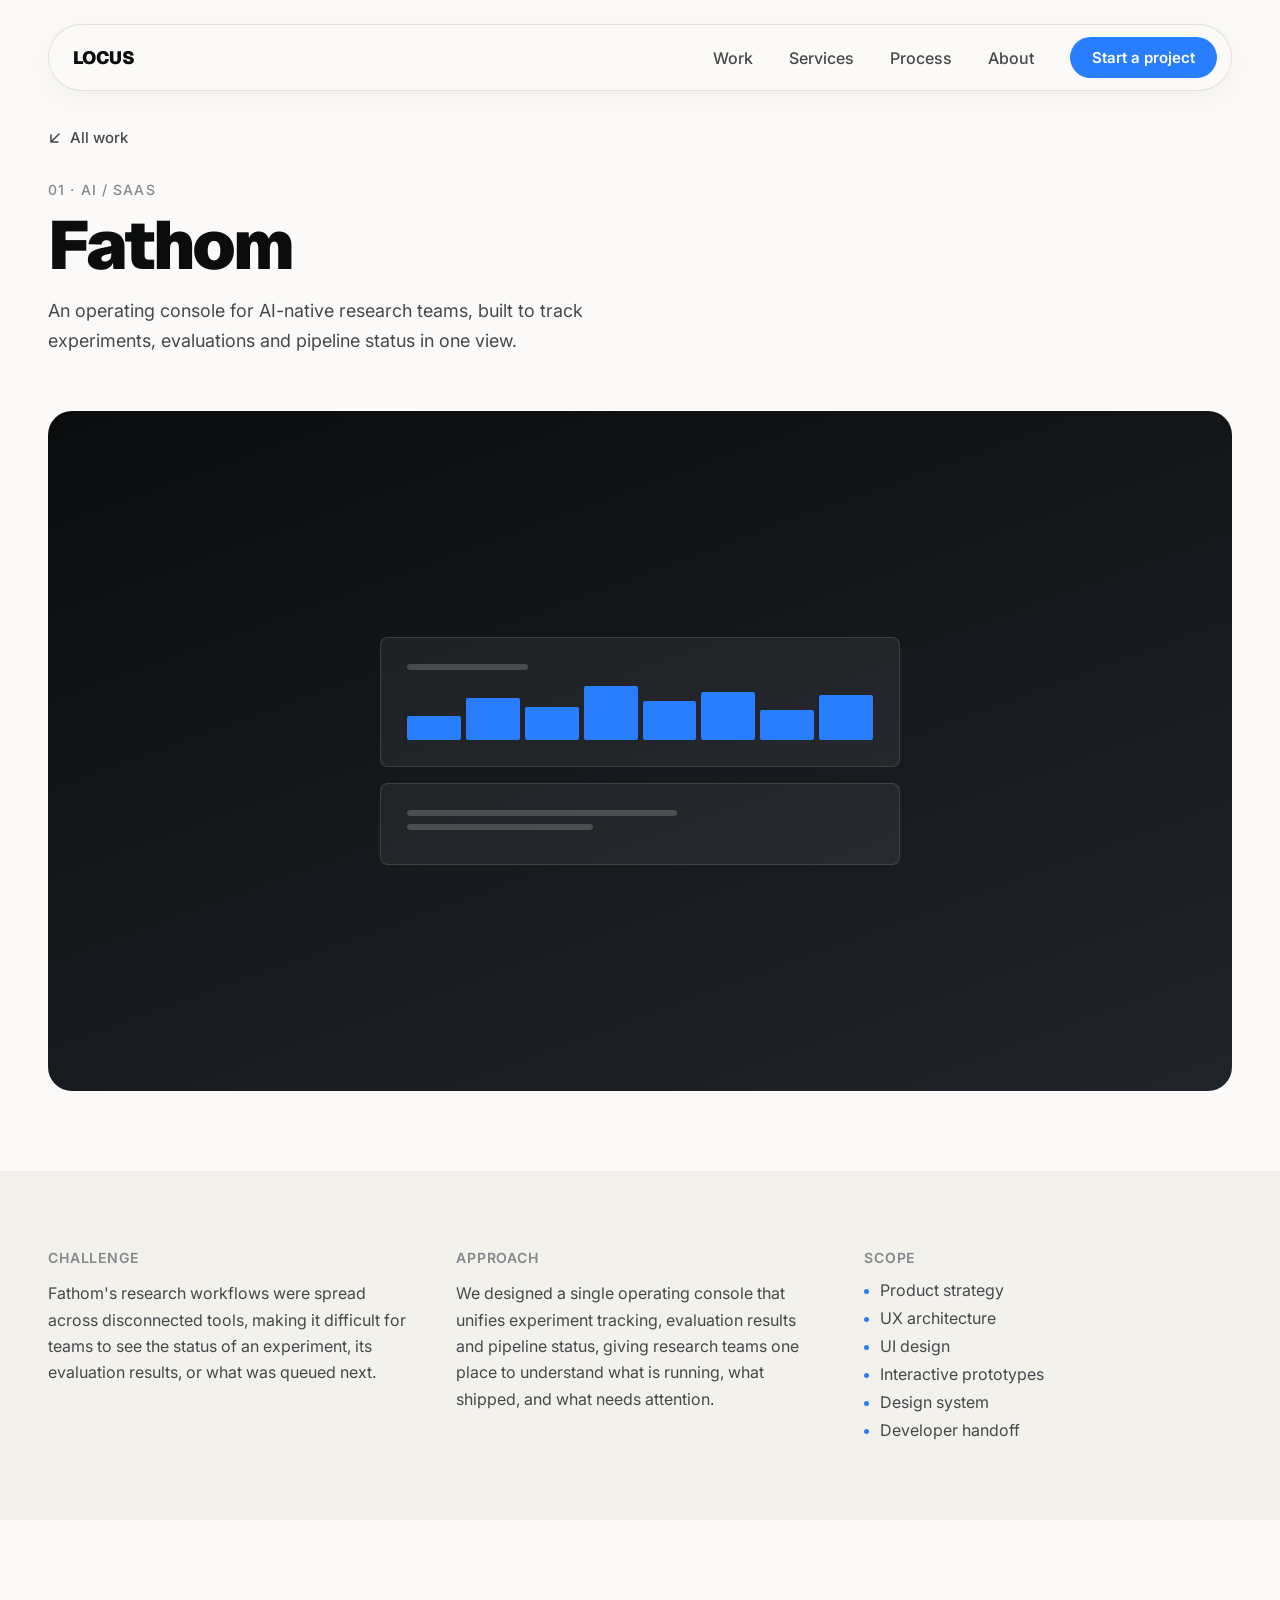
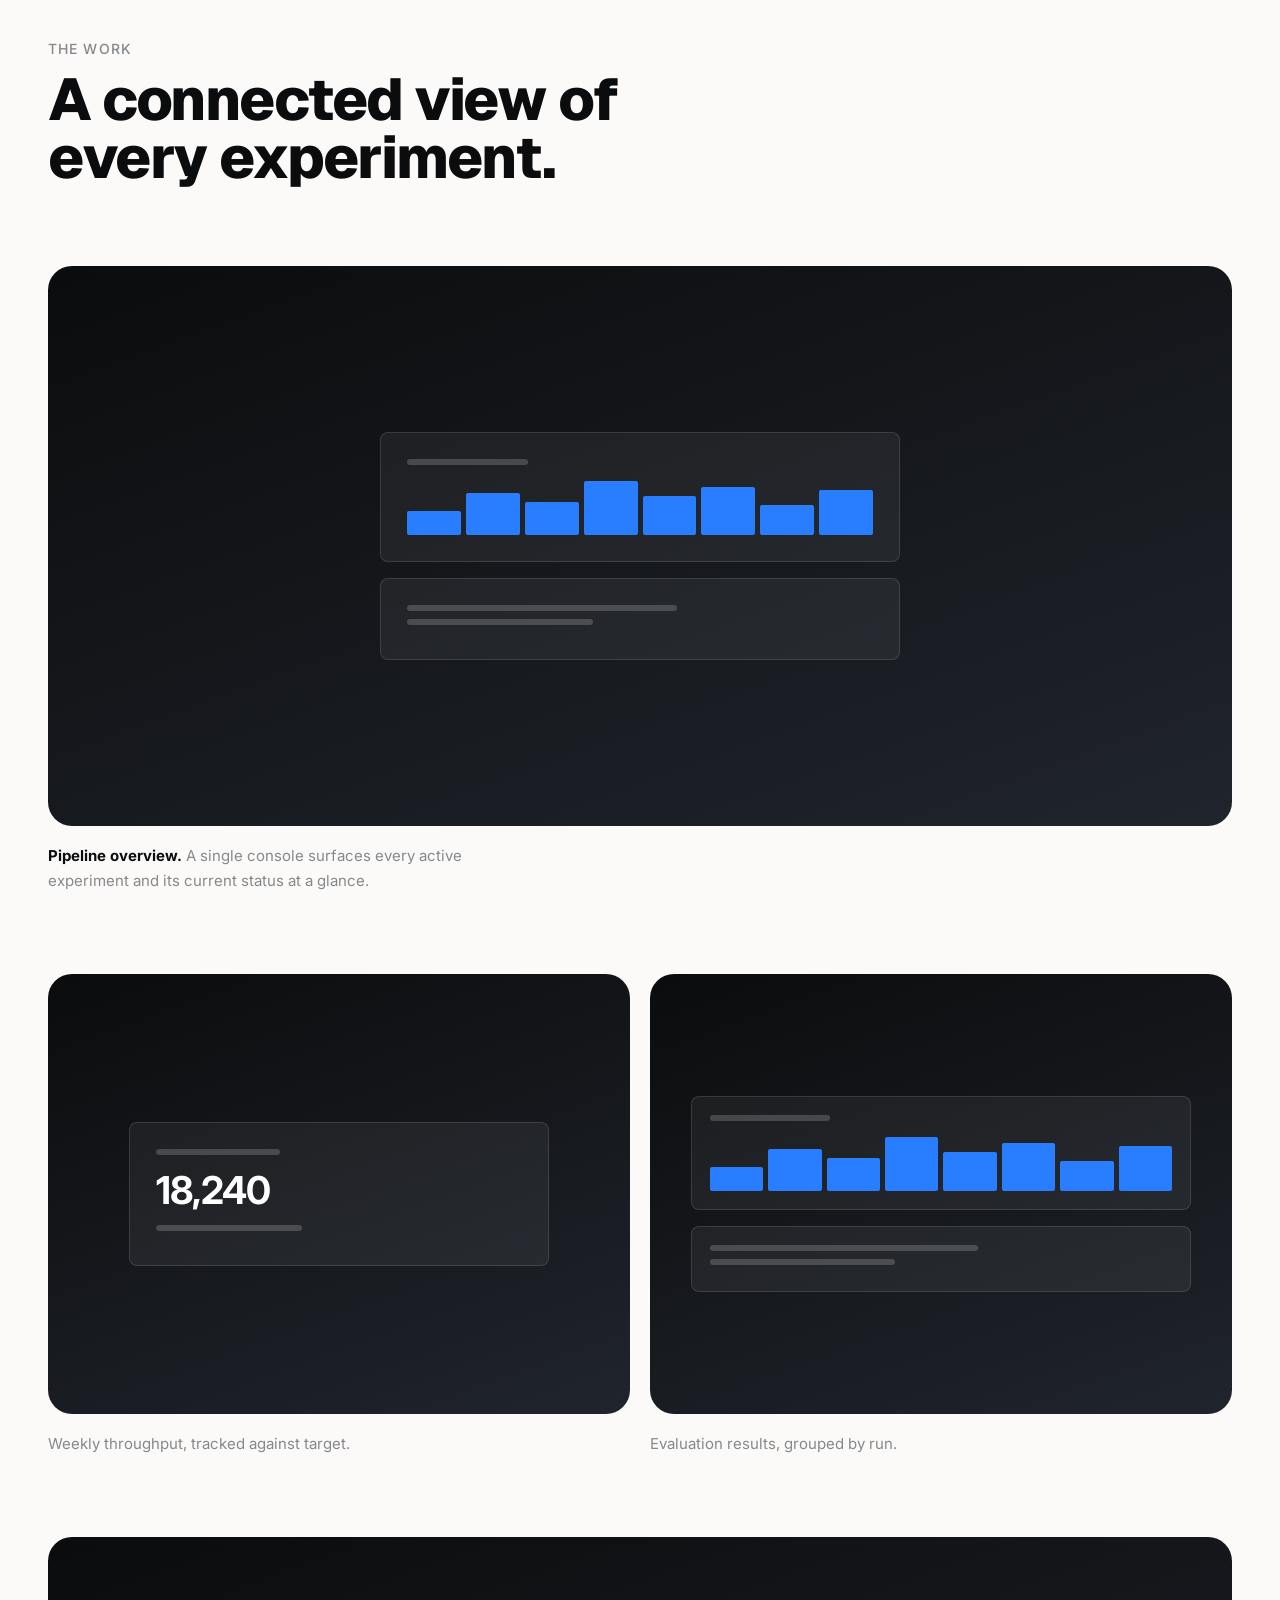
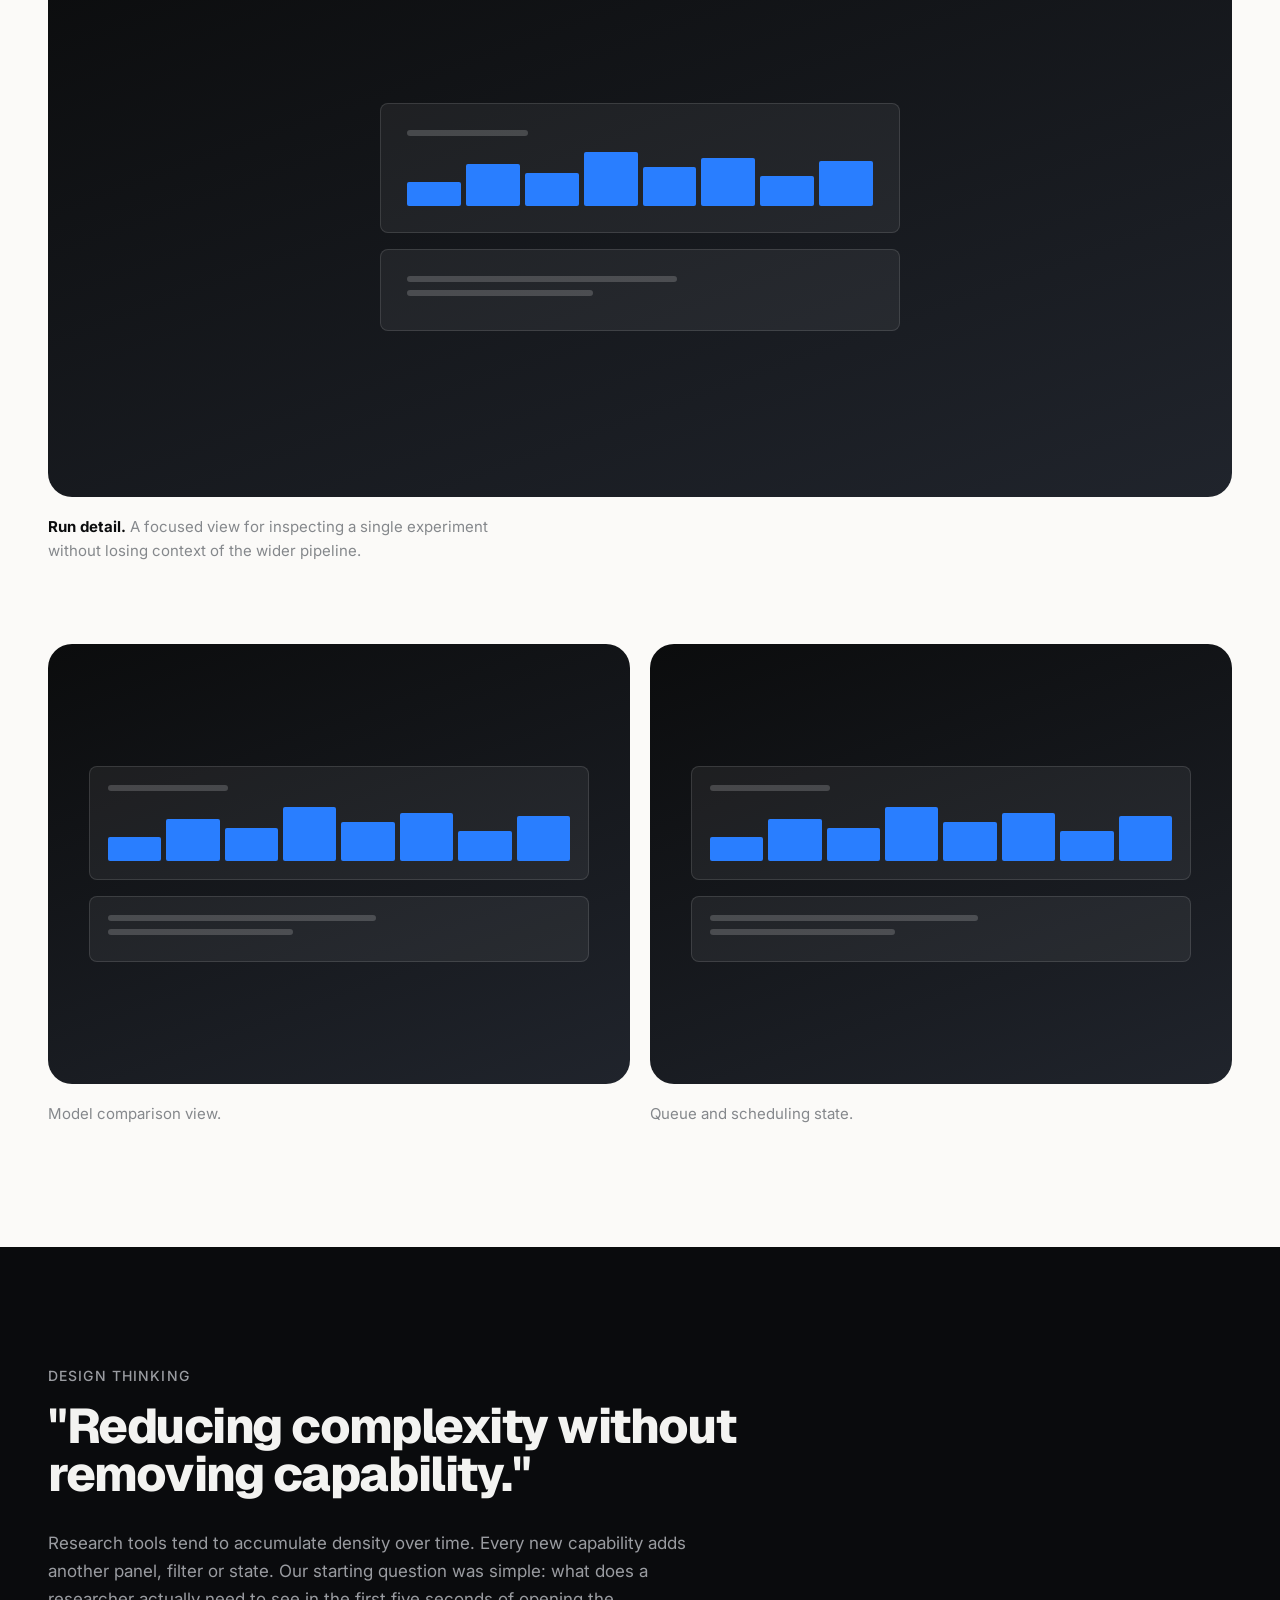
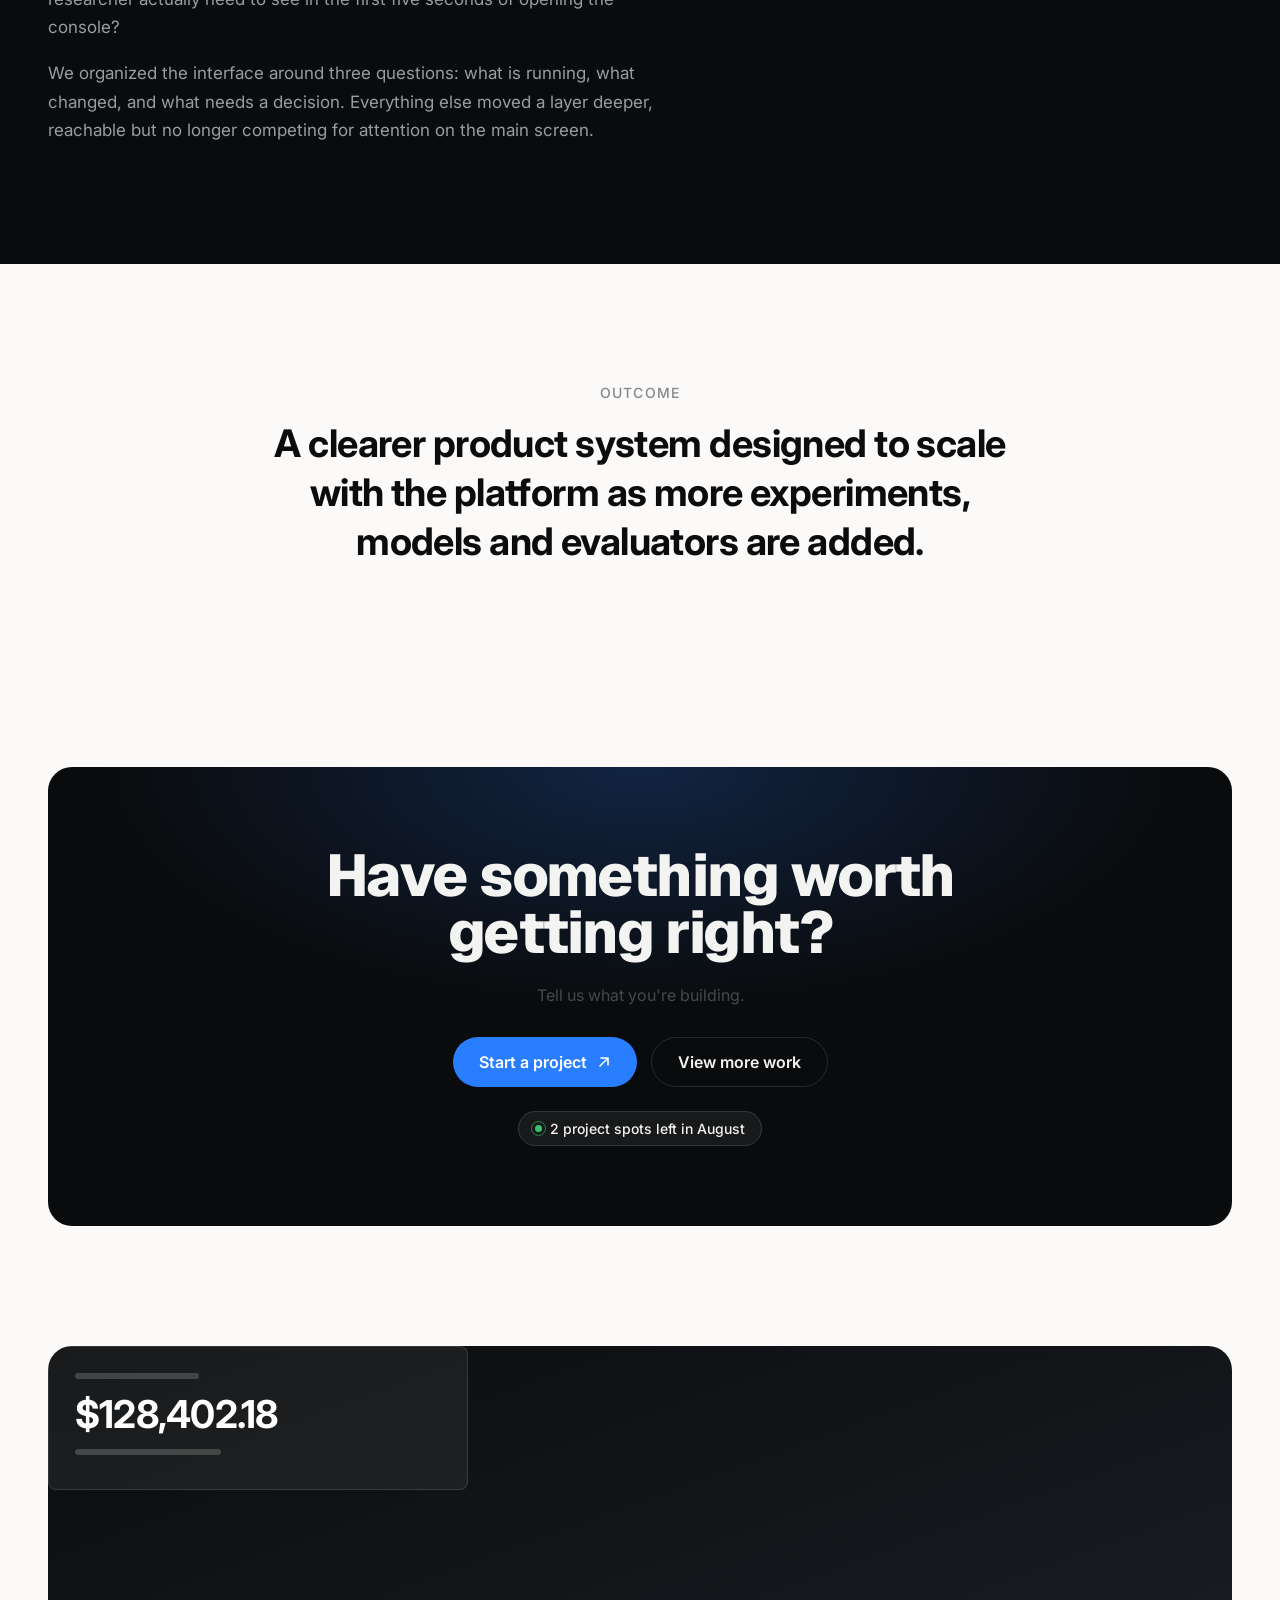
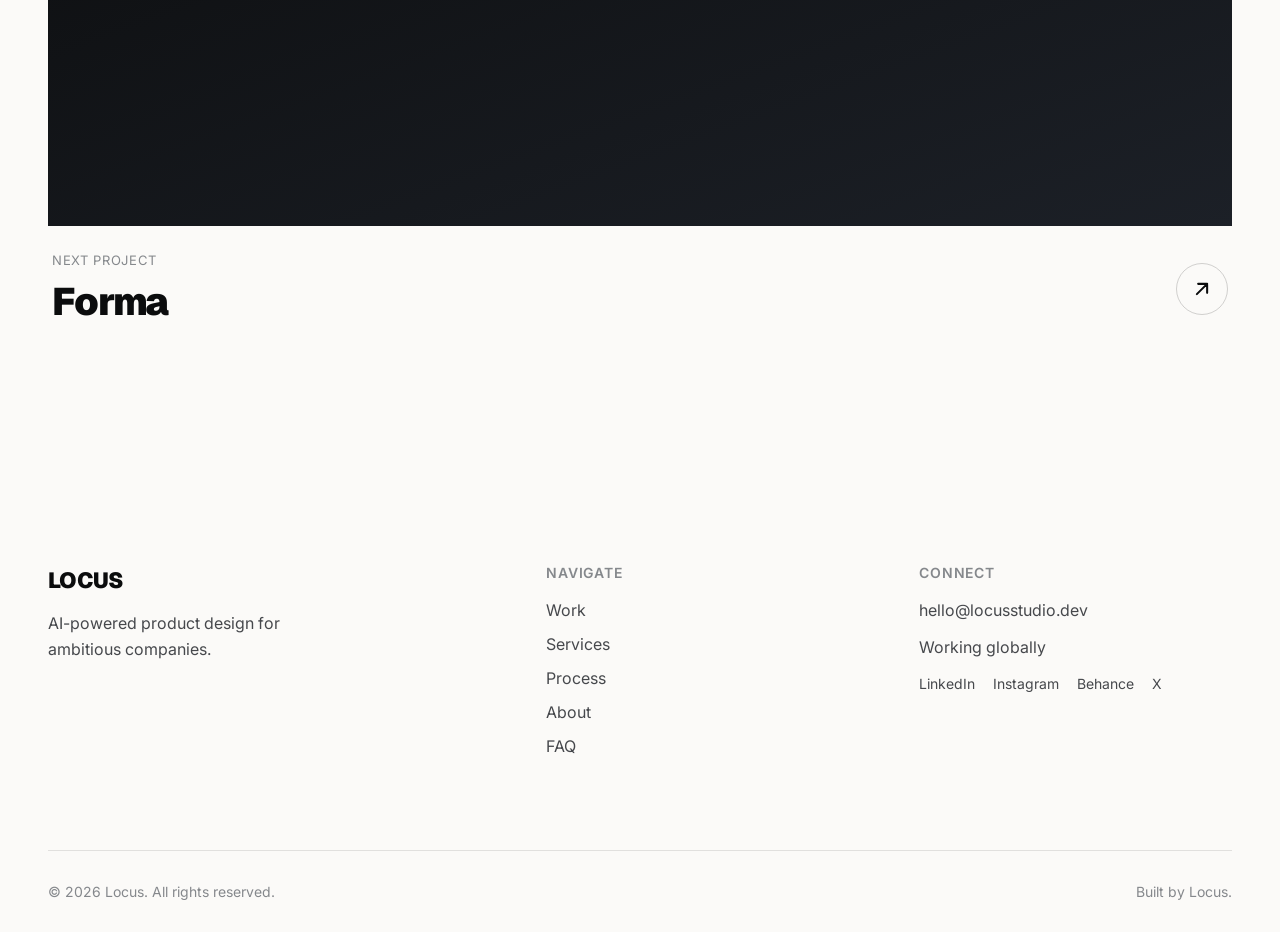
==== work-fathom.html @ d5b70f1d "Initial Locus website" ====
<!DOCTYPE html>
<html lang="en">
<head>
<meta charset="UTF-8">
<meta name="viewport" content="width=device-width, initial-scale=1.0">
<title>Fathom | Locus</title>
<meta name="description" content="An operating console for AI-native research teams, built to track experiments, evaluations and pipeline status in one view.">
<link rel="preconnect" href="https://fonts.googleapis.com">
<link rel="preconnect" href="https://fonts.gstatic.com" crossorigin>
<link href="https://fonts.googleapis.com/css2?family=Inter:opsz,wght@14..32,400;14..32,500;14..32,600;14..32,700;14..32,800&display=swap" rel="stylesheet">
<style>
@font-face{
  font-family:'Geist';
  font-style:normal;
  font-weight:100 900;
  font-display:swap;
  src:url([data-uri]) format('woff2');
}


:root{
  --bg: #FBFAF8; --bg-alt: #F3F1EC; --ink: #0B0C0D; --ink-soft: #46484C; --ink-faint: #85888C;
  --border: rgba(11,12,13,0.11); --border-strong: rgba(11,12,13,0.18);
  --accent: #297EFF; --accent-dark: #1C63D6; --accent-tint: rgba(41,126,255,0.08);
  --dark-bg: #0A0B0D; --dark-bg-alt: #131418; --dark-text: #F3F3F1; --dark-text-soft: #9A9CA1; --dark-border: rgba(255,255,255,0.12);
  --green: #35C46A;
  --container: 1320px; --gutter: clamp(20px, 5vw, 48px);
  --radius-sm: 8px; --radius-md: 14px; --radius-lg: 24px; --radius-pill: 999px;
  --space-1: 8px; --space-2: 16px; --space-3: 24px; --space-4: 32px; --space-5: 56px; --space-6: 80px; --space-7: 120px; --space-8: 160px;
  --ease: cubic-bezier(.22,.9,.24,1); --dur-sm: .3s; --dur-md: .7s;
  --font-display: -apple-system, BlinkMacSystemFont, "SF Pro Display", "Geist", "Helvetica Neue", Arial, sans-serif; --font-body: 'Inter', sans-serif;
}
*{margin:0;padding:0;box-sizing:border-box;}
html{scroll-behavior:smooth;}
@media (prefers-reduced-motion: reduce){ html{scroll-behavior:auto;} *{animation-duration:0.001ms !important; animation-iteration-count:1 !important; transition-duration:0.001ms !important; scroll-behavior:auto !important;} }
body{ font-family:var(--font-body); font-optical-sizing:auto; background:var(--bg); color:var(--ink); font-weight:400; -webkit-font-smoothing:antialiased; text-rendering:optimizeLegibility; overflow-x:hidden; }
img{max-width:100%;display:block;}
a{color:inherit;text-decoration:none;transition:color var(--dur-sm) var(--ease);}
button{font-family:inherit;cursor:pointer;border:none;background:none;color:inherit;}
.container{ max-width:var(--container); margin:0 auto; padding-left:var(--gutter); padding-right:var(--gutter); }
section{position:relative;}
h1,h2,h3,h4{ font-family:var(--font-display); font-weight:800; letter-spacing:-0.02em; line-height:1.05; font-optical-sizing:auto; font-feature-settings:"ss01","cv05"; text-rendering:optimizeLegibility; }
h4{font-family:var(--font-body);font-weight:600;letter-spacing:normal;}
.eyebrow{ font-size:14px; font-weight:500; letter-spacing:0.08em; text-transform:uppercase; color:var(--ink-faint); }
p{font-size:16px;line-height:1.65;color:var(--ink-soft);}
.h1{font-size:clamp(46px, 7.2vw, 100px); line-height:0.92; letter-spacing:-0.035em; font-weight:900;}
.h2{font-size:clamp(34px, 4.6vw, 64px); line-height:0.98; letter-spacing:-0.025em; font-weight:800;}
.h3{font-size:clamp(22px, 2.2vw, 32px); line-height:1.08; letter-spacing:-0.018em; font-weight:700;}
:focus-visible{outline:2px solid var(--accent); outline-offset:3px; border-radius:4px;}

.btn{ display:inline-flex;align-items:center;gap:10px; padding:14px 26px; border-radius:var(--radius-pill); font-size:16px;font-weight:600;
  transition:transform var(--dur-sm) var(--ease), background var(--dur-sm) var(--ease), border-color var(--dur-sm) var(--ease), color var(--dur-sm) var(--ease), box-shadow var(--dur-sm) var(--ease); white-space:nowrap; }
.btn svg{transition:transform var(--dur-sm) var(--ease);}
.btn:hover svg{transform:translate(3px,-3px);}
.btn-primary{background:var(--accent);color:#fff;}
.btn-primary:hover{background:var(--accent-dark); transform:translateY(-1px); box-shadow:0 10px 24px -8px rgba(41,126,255,0.45);}
.btn-secondary{background:transparent;border:1.5px solid var(--border-strong);color:var(--ink);}
.btn-secondary:hover{border-color:var(--accent); color:var(--accent); transform:translateY(-1px);}
.btn-secondary-dark{background:transparent;border:1.5px solid var(--dark-border);color:var(--dark-text);}
.btn-secondary-dark:hover{border-color:var(--accent); color:var(--accent); transform:translateY(-1px);}

.nav-wrap{ position:fixed; top:0; left:0; right:0; z-index:100; padding:24px var(--gutter) 0; pointer-events:none; }
.nav-shell{ max-width:1220px;margin:0 auto; display:flex;align-items:center;justify-content:space-between; padding:12px 14px 12px 24px;
  background:rgba(251,250,248,0.78); backdrop-filter:blur(16px) saturate(1.4); -webkit-backdrop-filter:blur(16px) saturate(1.4);
  border:1px solid var(--border); border-radius:var(--radius-pill); box-shadow:0 8px 30px rgba(11,12,13,0.04); pointer-events:auto;
  transition:box-shadow var(--dur-sm) var(--ease); }
.nav-logo{font-family:var(--font-display);font-weight:900;font-size:18px;letter-spacing:-0.03em;transition:color var(--dur-sm) var(--ease);}
.nav-logo:hover{color:var(--accent);}
.nav-links{display:flex;align-items:center;gap:36px;}
.nav-link{ position:relative;font-size:16px;font-weight:500;color:var(--ink-soft); padding:4px 0; }
.nav-link::after{ content:'';position:absolute;left:50%;bottom:-2px;width:100%;height:1.5px; background:var(--accent);transform:translateX(-50%) scaleX(0);transform-origin:center; transition:transform .28s var(--ease); }
.nav-link:hover{color:var(--accent);}
.nav-link:hover::after{transform:translateX(-50%) scaleX(1);}
.nav-cta{font-size:15px;padding:11px 22px;}
@media (max-width:860px){ .nav-links > *:not(.nav-cta){display:none;} .nav-cta{padding:10px 18px;font-size:14px;} }

.reveal{opacity:0; transform:translateY(32px); transition:opacity .8s var(--ease), transform .8s var(--ease);}
.reveal.is-visible{opacity:1; transform:translateY(0);}
@media (prefers-reduced-motion: reduce){ .reveal{opacity:1; transform:none; transition:none;} }

/* mock composition primitives (reused from homepage system) */
.thumb-fintech{background:linear-gradient(160deg,#0B0C0D,#1c2027);}
.thumb-enterprise{background:linear-gradient(160deg,#eef2f8,#dbe3ef);}
.thumb-brand{background:linear-gradient(160deg,#0f1522,#1c2b45);}
.thumb-analytics{background:linear-gradient(160deg,#0B0C0D,#20242c);}
.mock-card{background:rgba(255,255,255,0.06);border:1px solid rgba(255,255,255,0.12);border-radius:8px;padding:16px;width:100%;}
.mock-card.light{background:#fff;border-color:rgba(11,12,13,0.08);}
.mock-line{height:6px;border-radius:3px;background:rgba(255,255,255,0.18);margin-bottom:8px;}
.mock-line.light{background:rgba(11,12,13,0.1);}
.mock-line.short{width:40%;}
.mock-bars{display:flex;gap:5px;align-items:flex-end;height:60px;margin-top:10px;}
.mock-bars i{flex:1;background:var(--accent);border-radius:2px;}

/* ===================== CASE STUDY SPECIFIC ===================== */
.case-topbar{padding:calc(96px + var(--space-4)) 0 0;}
.back-link{ display:inline-flex;align-items:center;gap:8px;font-size:15px;font-weight:500;color:var(--ink-soft); }
.back-link:hover{color:var(--accent);}

.case-hero{padding:var(--space-4) 0 var(--space-6);}
.case-hero-head{max-width:800px;margin-bottom:var(--space-5);}
.case-hero-head .eyebrow{margin-bottom:16px;}
.case-hero-head .h1{font-size:clamp(36px,5.6vw,68px);}
.case-hero-head p{margin-top:20px;font-size:18px;max-width:620px;}
.case-hero-visual{ border-radius:var(--radius-lg); overflow:hidden; height:min(78vh,680px); min-height:420px; position:relative; }
.case-hero-visual .thumb-inner{position:absolute;inset:0;display:flex;align-items:center;justify-content:center;padding:6%;}

.case-overview{padding:var(--space-6) 0;background:var(--bg-alt);}
.overview-grid{display:grid;grid-template-columns:repeat(3,1fr);gap:40px;}
.overview-col h4{font-size:14px;color:var(--ink-faint);text-transform:uppercase;letter-spacing:.06em;margin-bottom:14px;font-weight:600;}
.overview-col p{font-size:16px;}
.scope-list{display:flex;flex-direction:column;gap:8px;}
.scope-list span{font-size:16px;color:var(--ink-soft);position:relative;padding-left:16px;}
.scope-list span::before{content:'';position:absolute;left:0;top:9px;width:5px;height:5px;border-radius:50%;background:var(--accent);}
@media (max-width:860px){.overview-grid{grid-template-columns:1fr;gap:32px;}}

.case-work{padding:var(--space-7) 0;}
.case-work-head{max-width:640px;margin-bottom:var(--space-6);}
.moment{margin-bottom:var(--space-6);}
.moment:last-child{margin-bottom:0;}
.moment-visual{border-radius:var(--radius-lg);overflow:hidden;position:relative;height:min(64vh,560px);min-height:340px;}
.moment-visual .thumb-inner{position:absolute;inset:0;display:flex;align-items:center;justify-content:center;padding:7%;}
.moment-caption{margin-top:18px;font-size:15px;color:var(--ink-faint);max-width:480px;}
.moment-split{display:grid;grid-template-columns:1fr 1fr;gap:20px;}
.moment-split .moment-visual{height:min(50vh,440px);min-height:280px;}
@media (max-width:860px){.moment-split{grid-template-columns:1fr;}}

.case-thinking{padding:var(--space-7) 0;background:var(--dark-bg);color:var(--dark-text);}
.case-thinking .eyebrow{color:var(--dark-text-soft);}
.thinking-quote{font-family:var(--font-display);font-size:clamp(28px,3.8vw,50px);font-weight:800;letter-spacing:-0.03em;line-height:0.98;max-width:820px;margin-bottom:var(--space-4);}
.thinking-body{max-width:640px;display:flex;flex-direction:column;gap:18px;}
.thinking-body p{color:var(--dark-text-soft);font-size:17px;}

.case-outcome{padding:var(--space-7) 0;text-align:center;}
.outcome-statement{font-size:clamp(24px,3.2vw,38px);font-weight:700;letter-spacing:-0.015em;line-height:1.3;max-width:760px;margin:0 auto;}

.case-next{padding:0 0 var(--space-7);}
.case-next-link{display:block;border-radius:var(--radius-lg);overflow:hidden;transition:transform var(--dur-md) var(--ease), box-shadow var(--dur-md) var(--ease);}
.case-next-link:hover{transform:translateY(-6px);box-shadow:0 50px 90px -40px rgba(11,12,13,0.32);}
.case-next-visual{height:min(56vh,480px);min-height:320px;position:relative;overflow:hidden;}
.case-next-visual .thumb-inner{transition:transform .7s var(--ease);}
.case-next-link:hover .thumb-inner{transform:scale(1.035);}
.case-next-info{display:flex;justify-content:space-between;align-items:center;padding:26px 4px 0;}
.case-next-info .next-label{font-size:13px;color:var(--ink-faint);text-transform:uppercase;letter-spacing:.05em;margin-bottom:8px;display:block;}
.case-next-info .next-title{font-family:var(--font-display);font-size:clamp(24px,3vw,40px);font-weight:900;letter-spacing:-0.03em;}
.case-next-arrow{width:52px;height:52px;border-radius:50%;border:1px solid var(--border-strong);display:flex;align-items:center;justify-content:center;flex-shrink:0;transition:background var(--dur-sm) var(--ease),border-color var(--dur-sm) var(--ease);}
.case-next-link:hover .case-next-arrow{background:var(--accent);border-color:var(--accent);}
.case-next-link:hover .case-next-arrow svg{stroke:#fff;}
.case-next-arrow svg{transition:transform var(--dur-sm) var(--ease);}
.case-next-link:hover .case-next-arrow svg{transform:translate(2px,-2px);}

.case-cta{padding:var(--space-6) 0 var(--space-7);}
.case-cta-panel{ background:var(--dark-bg);color:var(--dark-text);border-radius:var(--radius-lg); padding:var(--space-6) var(--gutter); text-align:center;
  background-image:radial-gradient(900px 400px at 50% 0%, rgba(41,126,255,0.22), transparent 60%); }
.case-cta-panel .h2{color:var(--dark-text);margin-bottom:20px;}
.case-cta-ctas{display:flex;gap:14px;justify-content:center;flex-wrap:wrap;margin-top:28px;}
.case-availability{ display:inline-flex;align-items:center;gap:8px; padding:8px 16px;border:1px solid var(--dark-border);border-radius:var(--radius-pill);
  font-size:14px;font-weight:500;color:var(--dark-text); margin-top:24px;background:rgba(255,255,255,0.06); }
.pulse-dot{width:7px;height:7px;border-radius:50%;background:var(--green);position:relative;flex-shrink:0;}
.pulse-dot::after{ content:'';position:absolute;inset:-4px;border-radius:50%;border:1.5px solid var(--green); opacity:.6; animation:pulse 2.2s ease-out infinite; }
@keyframes pulse{0%{transform:scale(.6);opacity:.7;}100%{transform:scale(1.9);opacity:0;}}
@media (prefers-reduced-motion: reduce){.pulse-dot::after{animation:none;display:none;}}

.site-footer{padding:var(--space-7) 0 var(--space-4);}
.footer-top{display:grid;grid-template-columns:1.4fr 1fr 1fr;gap:60px;padding-bottom:var(--space-6);}
.footer-brand{font-family:var(--font-display);font-size:22px;font-weight:900;letter-spacing:-0.03em;margin-bottom:16px;}
.footer-tagline{max-width:280px;}
.footer-col h4{font-size:14px;color:var(--ink-faint);text-transform:uppercase;letter-spacing:.06em;margin-bottom:20px;}
.footer-col a, .footer-col p{display:block;font-size:16px;margin-bottom:14px;color:var(--ink-soft);}
.footer-col a:hover{color:var(--accent);}
.footer-social{display:flex;gap:18px;margin-top:6px;}
.footer-social a{font-size:14px;color:var(--ink-soft);}
.footer-social a:hover{color:var(--accent);}
.footer-bottom{ display:flex;justify-content:space-between;align-items:center;padding-top:var(--space-4); border-top:1px solid var(--border);font-size:14px;color:var(--ink-faint); }
@media (max-width:860px){ .footer-top{grid-template-columns:1fr;gap:36px;} .footer-bottom{flex-direction:column;gap:10px;align-items:flex-start;} }

</style>
</head>
<body>

<div class="nav-wrap">
  <nav class="nav-shell">
    <a href="index.html" class="nav-logo">LOCUS</a>
    <div class="nav-links">
      <a class="nav-link" href="index.html#work">Work</a>
      <a class="nav-link" href="index.html#services">Services</a>
      <a class="nav-link" href="index.html#process">Process</a>
      <a class="nav-link" href="index.html#why">About</a>
      <a class="btn btn-primary nav-cta" href="index.html#contact">Start a project</a>
    </div>
  </nav>
</div>

<main>

<section class="case-topbar">
  <div class="container">
    <a href="index.html#work" class="back-link reveal">
      <svg width="14" height="14" viewBox="0 0 14 14" fill="none"><path d="M11 3L3 11M3 11H10M3 11V4" stroke="currentColor" stroke-width="1.6" stroke-linecap="round" stroke-linejoin="round"/></svg>
      All work
    </a>
  </div>
</section>

<!-- ============ 01 PROJECT HERO ============ -->
<section class="case-hero">
  <div class="container">
    <div class="case-hero-head reveal">
      <div class="eyebrow">01 · AI / SaaS</div>
      <h1 class="h1">Fathom</h1>
      <p>An operating console for AI-native research teams, built to track experiments, evaluations and pipeline status in one view.</p>
    </div>
    <div class="case-hero-visual reveal thumb-analytics">
      <div class="thumb-inner"><div style="width:100%;max-width:520px;display:flex;flex-direction:column;gap:16px;">
      <div class="mock-card" style="padding:26px;"><div class="mock-line short" style="width:26%"></div><div class="mock-bars"><i style="height:40%"></i><i style="height:70%"></i><i style="height:55%"></i><i style="height:90%"></i><i style="height:65%"></i><i style="height:80%"></i><i style="height:50%"></i><i style="height:75%"></i></div></div>
      <div class="mock-card" style="padding:26px;"><div class="mock-line" style="width:58%"></div><div class="mock-line" style="width:40%"></div></div>
    </div></div>
    </div>
  </div>
</section>

<!-- ============ 02 PROJECT OVERVIEW ============ -->
<section class="case-overview">
  <div class="container overview-grid">
    <div class="overview-col reveal">
      <h4>Challenge</h4>
      <p>Fathom's research workflows were spread across disconnected tools, making it difficult for teams to see the status of an experiment, its evaluation results, or what was queued next.</p>
    </div>
    <div class="overview-col reveal">
      <h4>Approach</h4>
      <p>We designed a single operating console that unifies experiment tracking, evaluation results and pipeline status, giving research teams one place to understand what is running, what shipped, and what needs attention.</p>
    </div>
    <div class="overview-col reveal">
      <h4>Scope</h4>
      <div class="scope-list"><span>Product strategy</span><span>UX architecture</span><span>UI design</span><span>Interactive prototypes</span><span>Design system</span><span>Developer handoff</span></div>
    </div>
  </div>
</section>

<!-- ============ 03 THE WORK ============ -->
<section class="case-work">
  <div class="container">
    <div class="case-work-head reveal">
      <div class="eyebrow" style="margin-bottom:14px;">The work</div>
      <h2 class="h2">A connected view of every experiment.</h2>
    </div>
    <div class="moment reveal">
      <div class="moment-visual thumb-analytics"><div class="thumb-inner"><div style="width:100%;max-width:520px;display:flex;flex-direction:column;gap:16px;">
      <div class="mock-card" style="padding:26px;"><div class="mock-line short" style="width:26%"></div><div class="mock-bars"><i style="height:40%"></i><i style="height:70%"></i><i style="height:55%"></i><i style="height:90%"></i><i style="height:65%"></i><i style="height:80%"></i><i style="height:50%"></i><i style="height:75%"></i></div></div>
      <div class="mock-card" style="padding:26px;"><div class="mock-line" style="width:58%"></div><div class="mock-line" style="width:40%"></div></div>
    </div></div></div>
      <p class="moment-caption"><strong style="color:var(--ink);">Pipeline overview.</strong> A single console surfaces every active experiment and its current status at a glance.</p>
    </div><div class="moment reveal">
      <div class="moment-split">
        <div><div class="moment-visual thumb-analytics"><div class="thumb-inner"><div style="width:100%;max-width:420px;">
      <div class="mock-card " style="padding:26px;">
        <div class="mock-line " style="width:34%"></div>
        <div style="color:#fff;font-size:clamp(28px,3vw,40px);font-weight:700;letter-spacing:-0.02em;margin:12px 0;">18,240</div>
        <div class="mock-line  short"></div>
      </div>
    </div></div></div><p class="moment-caption">Weekly throughput, tracked against target.</p></div>
        <div><div class="moment-visual thumb-analytics"><div class="thumb-inner"><div style="width:100%;max-width:520px;display:flex;flex-direction:column;gap:16px;">
      <div class="mock-card" style="padding:18px;"><div class="mock-line short" style="width:26%"></div><div class="mock-bars"><i style="height:40%"></i><i style="height:70%"></i><i style="height:55%"></i><i style="height:90%"></i><i style="height:65%"></i><i style="height:80%"></i><i style="height:50%"></i><i style="height:75%"></i></div></div>
      <div class="mock-card" style="padding:18px;"><div class="mock-line" style="width:58%"></div><div class="mock-line" style="width:40%"></div></div>
    </div></div></div><p class="moment-caption">Evaluation results, grouped by run.</p></div>
      </div>
    </div><div class="moment reveal">
      <div class="moment-visual thumb-analytics"><div class="thumb-inner"><div style="width:100%;max-width:520px;display:flex;flex-direction:column;gap:16px;">
      <div class="mock-card" style="padding:26px;"><div class="mock-line short" style="width:26%"></div><div class="mock-bars"><i style="height:40%"></i><i style="height:70%"></i><i style="height:55%"></i><i style="height:90%"></i><i style="height:65%"></i><i style="height:80%"></i><i style="height:50%"></i><i style="height:75%"></i></div></div>
      <div class="mock-card" style="padding:26px;"><div class="mock-line" style="width:58%"></div><div class="mock-line" style="width:40%"></div></div>
    </div></div></div>
      <p class="moment-caption"><strong style="color:var(--ink);">Run detail.</strong> A focused view for inspecting a single experiment without losing context of the wider pipeline.</p>
    </div><div class="moment reveal">
      <div class="moment-split">
        <div><div class="moment-visual thumb-analytics"><div class="thumb-inner"><div style="width:100%;max-width:520px;display:flex;flex-direction:column;gap:16px;">
      <div class="mock-card" style="padding:18px;"><div class="mock-line short" style="width:26%"></div><div class="mock-bars"><i style="height:40%"></i><i style="height:70%"></i><i style="height:55%"></i><i style="height:90%"></i><i style="height:65%"></i><i style="height:80%"></i><i style="height:50%"></i><i style="height:75%"></i></div></div>
      <div class="mock-card" style="padding:18px;"><div class="mock-line" style="width:58%"></div><div class="mock-line" style="width:40%"></div></div>
    </div></div></div><p class="moment-caption">Model comparison view.</p></div>
        <div><div class="moment-visual thumb-analytics"><div class="thumb-inner"><div style="width:100%;max-width:520px;display:flex;flex-direction:column;gap:16px;">
      <div class="mock-card" style="padding:18px;"><div class="mock-line short" style="width:26%"></div><div class="mock-bars"><i style="height:40%"></i><i style="height:70%"></i><i style="height:55%"></i><i style="height:90%"></i><i style="height:65%"></i><i style="height:80%"></i><i style="height:50%"></i><i style="height:75%"></i></div></div>
      <div class="mock-card" style="padding:18px;"><div class="mock-line" style="width:58%"></div><div class="mock-line" style="width:40%"></div></div>
    </div></div></div><p class="moment-caption">Queue and scheduling state.</p></div>
      </div>
    </div>
  </div>
</section>

<!-- ============ 04 DESIGN THINKING ============ -->
<section class="case-thinking">
  <div class="container">
    <div class="eyebrow reveal" style="margin-bottom:18px;">Design thinking</div>
    <div class="thinking-quote reveal">"Reducing complexity without removing capability."</div>
    <div class="thinking-body reveal">
      <p>Research tools tend to accumulate density over time. Every new capability adds another panel, filter or state. Our starting question was simple: what does a researcher actually need to see in the first five seconds of opening the console?</p><p>We organized the interface around three questions: what is running, what changed, and what needs a decision. Everything else moved a layer deeper, reachable but no longer competing for attention on the main screen.</p>
    </div>
  </div>
</section>

<!-- ============ 05 OUTCOME ============ -->
<section class="case-outcome">
  <div class="container">
    <div class="eyebrow reveal" style="margin-bottom:18px;">Outcome</div>
    <div class="outcome-statement reveal">A clearer product system designed to scale with the platform as more experiments, models and evaluators are added.</div>
  </div>
</section>

<!-- ============ 07 CONVERSION CTA ============ -->
<section class="case-cta">
  <div class="container">
    <div class="case-cta-panel reveal">
      <h2 class="h2">Have something worth<br>getting right?</h2>
      <p>Tell us what you're building.</p>
      <div class="case-cta-ctas">
        <a href="index.html#contact" class="btn btn-primary">Start a project
          <svg width="14" height="14" viewBox="0 0 14 14" fill="none"><path d="M3 11L11 3M11 3H4M11 3V10" stroke="currentColor" stroke-width="1.6" stroke-linecap="round" stroke-linejoin="round"/></svg>
        </a>
        <a href="index.html#work" class="btn btn-secondary-dark">View more work</a>
      </div>
      <div class="case-availability">
        <span class="pulse-dot"></span>
        <span>2 project spots left in August</span>
      </div>
    </div>
  </div>
</section>

<!-- ============ 06 NEXT PROJECT ============ -->
<section class="case-next">
  <div class="container">
    <a href="work-forma.html" class="case-next-link reveal">
      <div class="case-next-visual thumb-fintech">
        <div class="thumb-inner"><div style="width:100%;max-width:420px;">
      <div class="mock-card " style="padding:26px;">
        <div class="mock-line " style="width:34%"></div>
        <div style="color:#fff;font-size:clamp(28px,3vw,40px);font-weight:700;letter-spacing:-0.02em;margin:12px 0;">$128,402.18</div>
        <div class="mock-line  short"></div>
      </div>
    </div></div>
      </div>
      <div class="case-next-info">
        <div>
          <span class="next-label">Next project</span>
          <div class="next-title">Forma</div>
        </div>
        <div class="case-next-arrow"><svg width="18" height="18" viewBox="0 0 14 14" fill="none"><path d="M3 11L11 3M11 3H4M11 3V10" stroke="currentColor" stroke-width="1.6" stroke-linecap="round" stroke-linejoin="round"/></svg></div>
      </div>
    </a>
  </div>
</section>

</main>

<footer class="site-footer">
  <div class="container">
    <div class="footer-top">
      <div>
        <div class="footer-brand">LOCUS</div>
        <p class="footer-tagline">AI-powered product design for ambitious companies.</p>
      </div>
      <div class="footer-col">
        <h4>Navigate</h4>
        <a href="index.html#work">Work</a>
        <a href="index.html#services">Services</a>
        <a href="index.html#process">Process</a>
        <a href="index.html#why">About</a>
        <a href="index.html#faq">FAQ</a>
      </div>
      <div class="footer-col">
        <h4>Connect</h4>
        <a href="mailto:hello@locusstudio.dev">hello@locusstudio.dev</a>
        <p>Working globally</p>
        <div class="footer-social">
          <a href="#" data-placeholder="true">LinkedIn</a>
          <a href="#" data-placeholder="true">Instagram</a>
          <a href="#" data-placeholder="true">Behance</a>
          <a href="#" data-placeholder="true">X</a>
        </div>
      </div>
    </div>
    <div class="footer-bottom">
      <span>© 2026 Locus. All rights reserved.</span>
      <span>Built by Locus.</span>
    </div>
  </div>
</footer>

<script>
const navShell = document.querySelector('.nav-shell');
window.addEventListener('scroll', ()=>{
  if(window.scrollY > 20){ navShell.style.boxShadow = '0 12px 34px rgba(11,12,13,0.08)'; }
  else{ navShell.style.boxShadow = '0 8px 30px rgba(11,12,13,0.04)'; }
}, { passive:true });

const reduceMotion = window.matchMedia('(prefers-reduced-motion: reduce)').matches;
const revealEls = document.querySelectorAll('.reveal');
if(reduceMotion){
  revealEls.forEach(el=>el.classList.add('is-visible'));
} else {
  const groups = new Map();
  revealEls.forEach(el=>{
    const parent = el.closest('section') || document.body;
    if(!groups.has(parent)) groups.set(parent, []);
    groups.get(parent).push(el);
  });
  groups.forEach(list=>{ list.forEach((el,i)=>{ el.style.transitionDelay = Math.min(i*90,360) + 'ms'; }); });
  const io = new IntersectionObserver((entries)=>{
    entries.forEach(entry=>{
      if(entry.isIntersecting){ entry.target.classList.add('is-visible'); io.unobserve(entry.target); }
    });
  }, { threshold:0.12, rootMargin:'0px 0px -60px 0px' });
  revealEls.forEach(el=>io.observe(el));
}
</script>
</body>
</html>
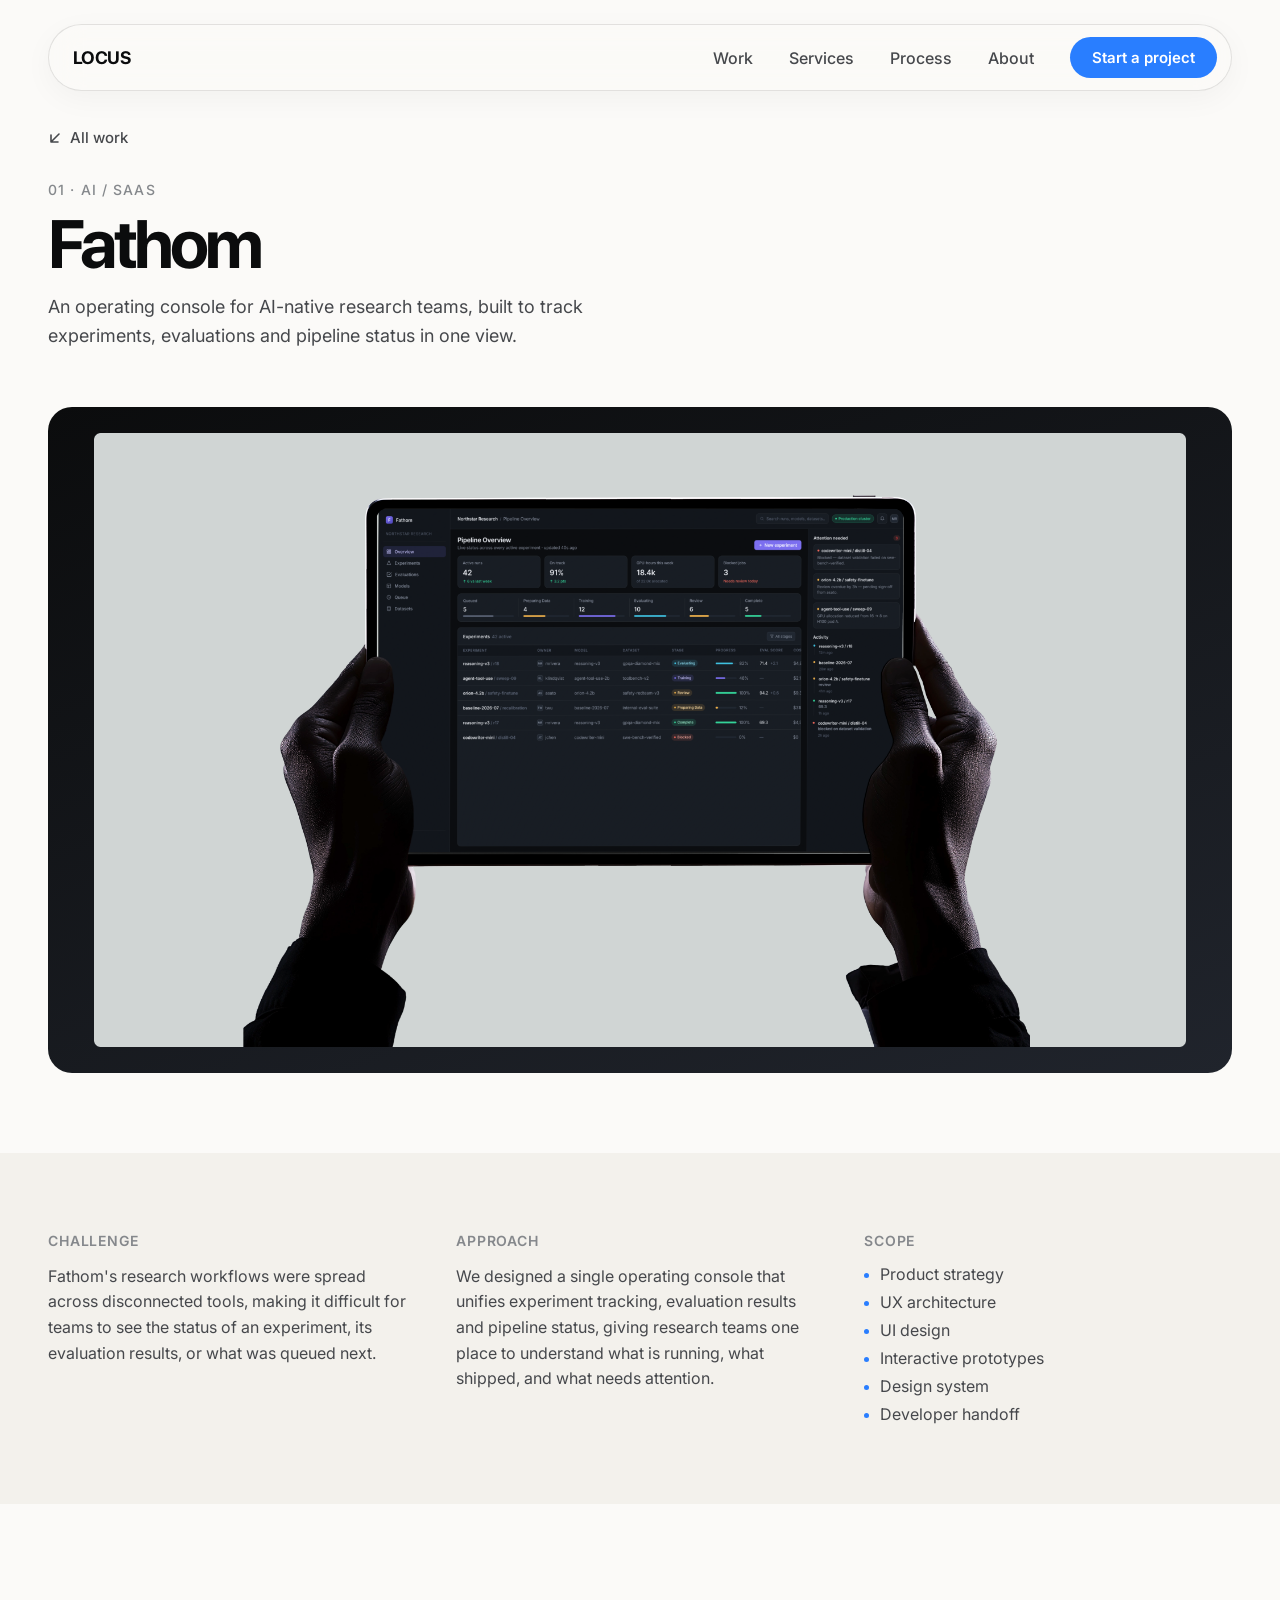
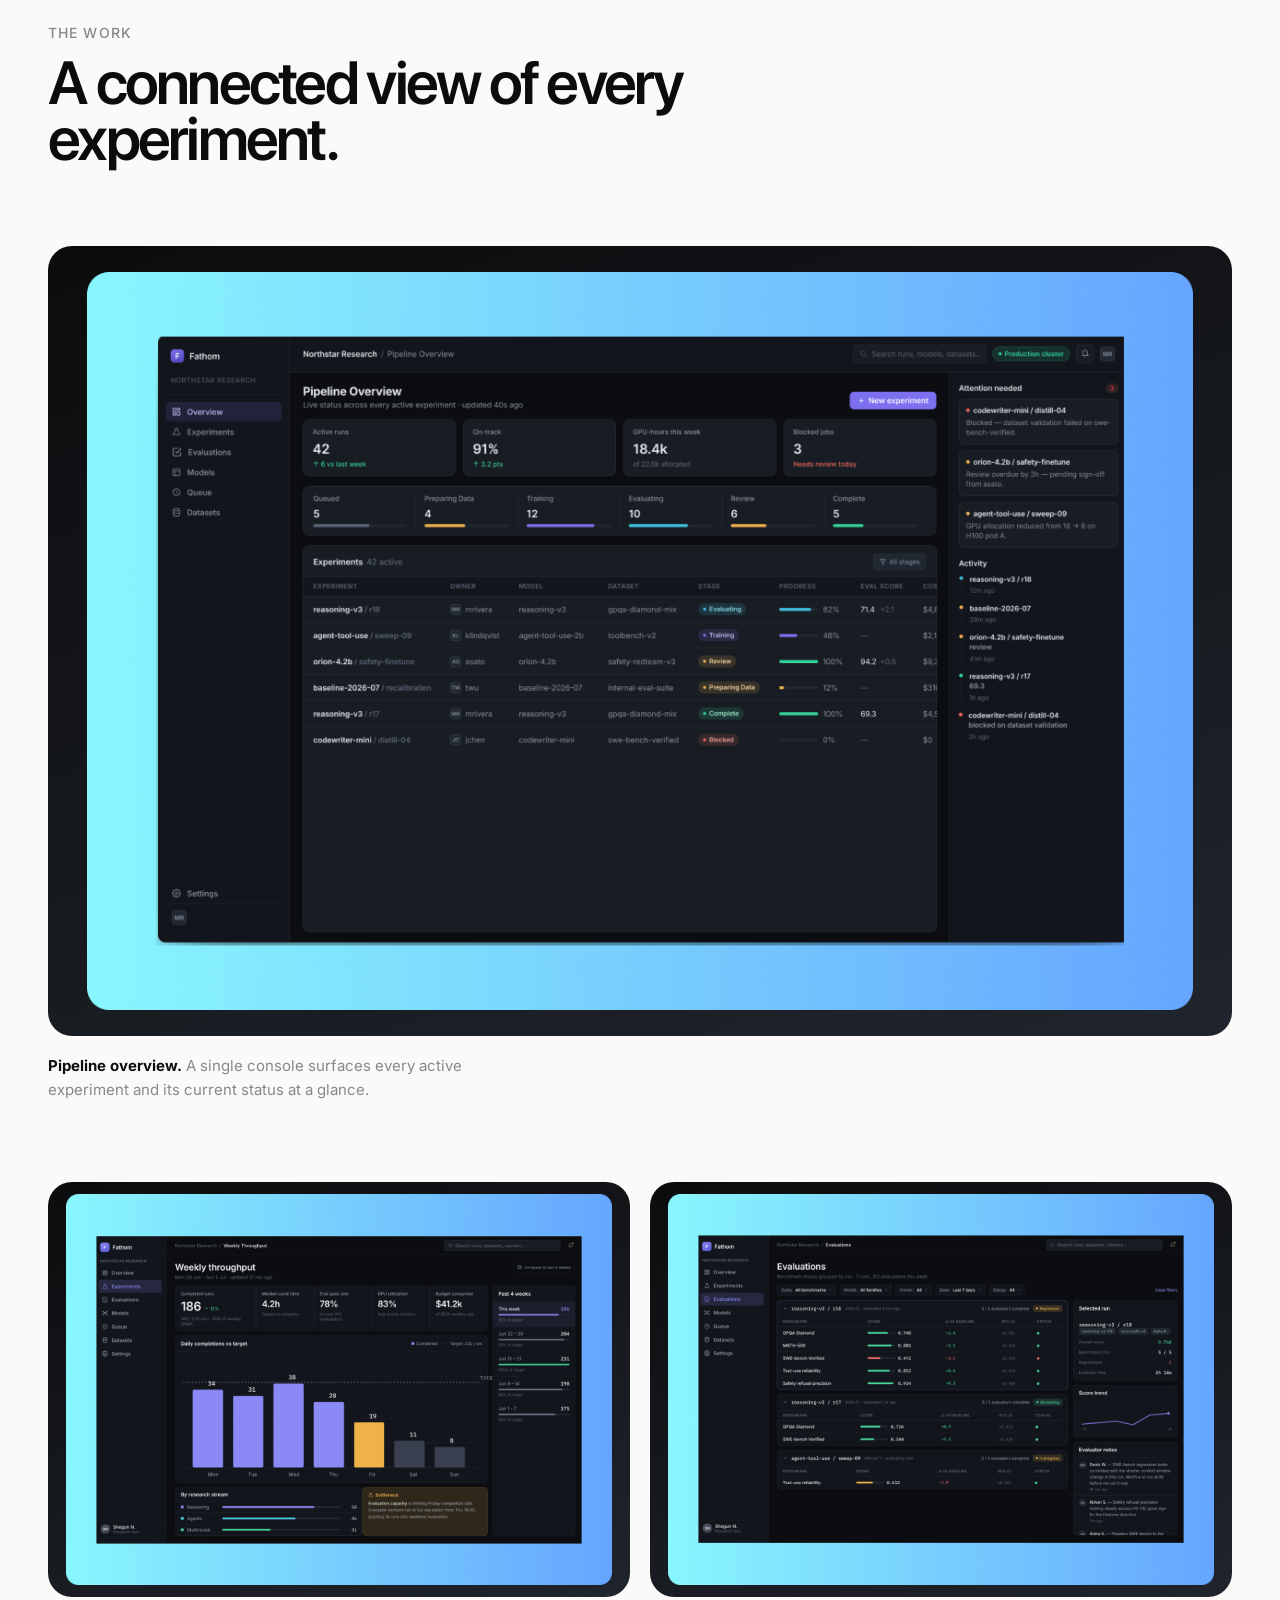
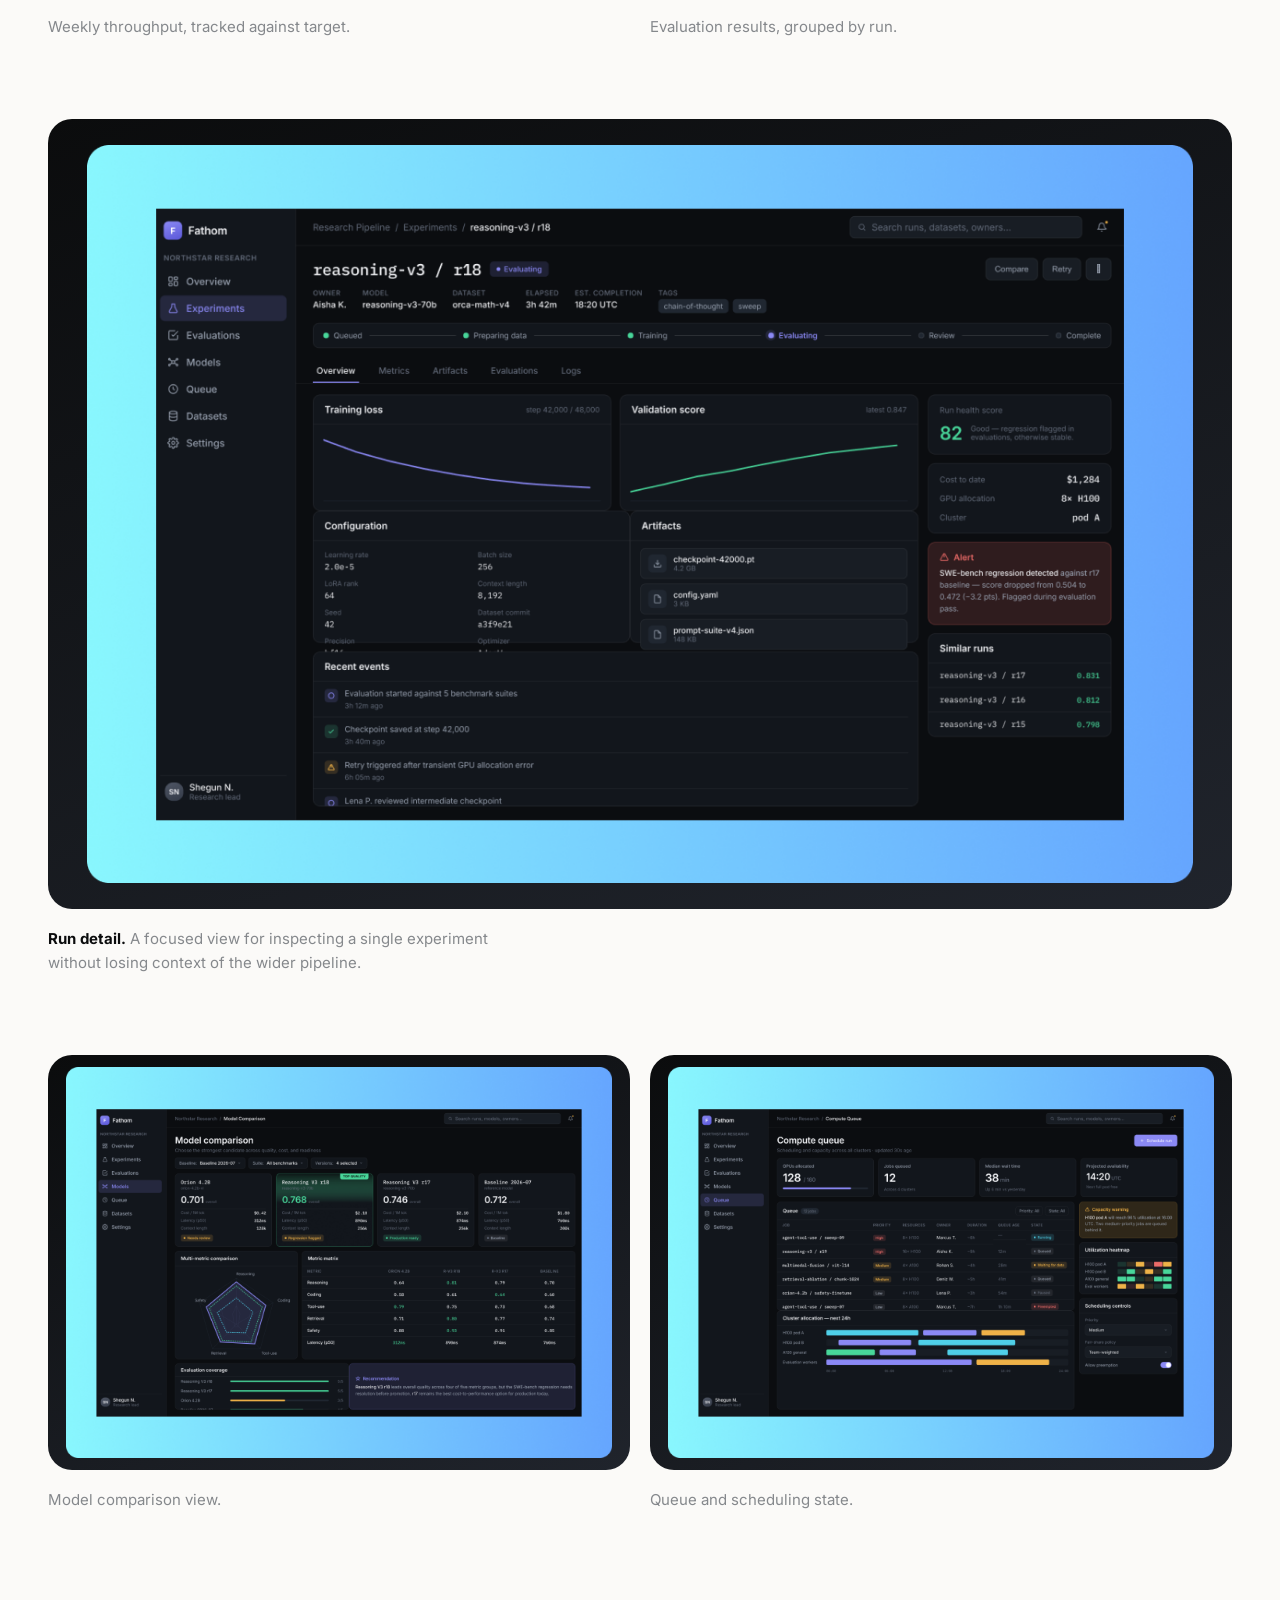
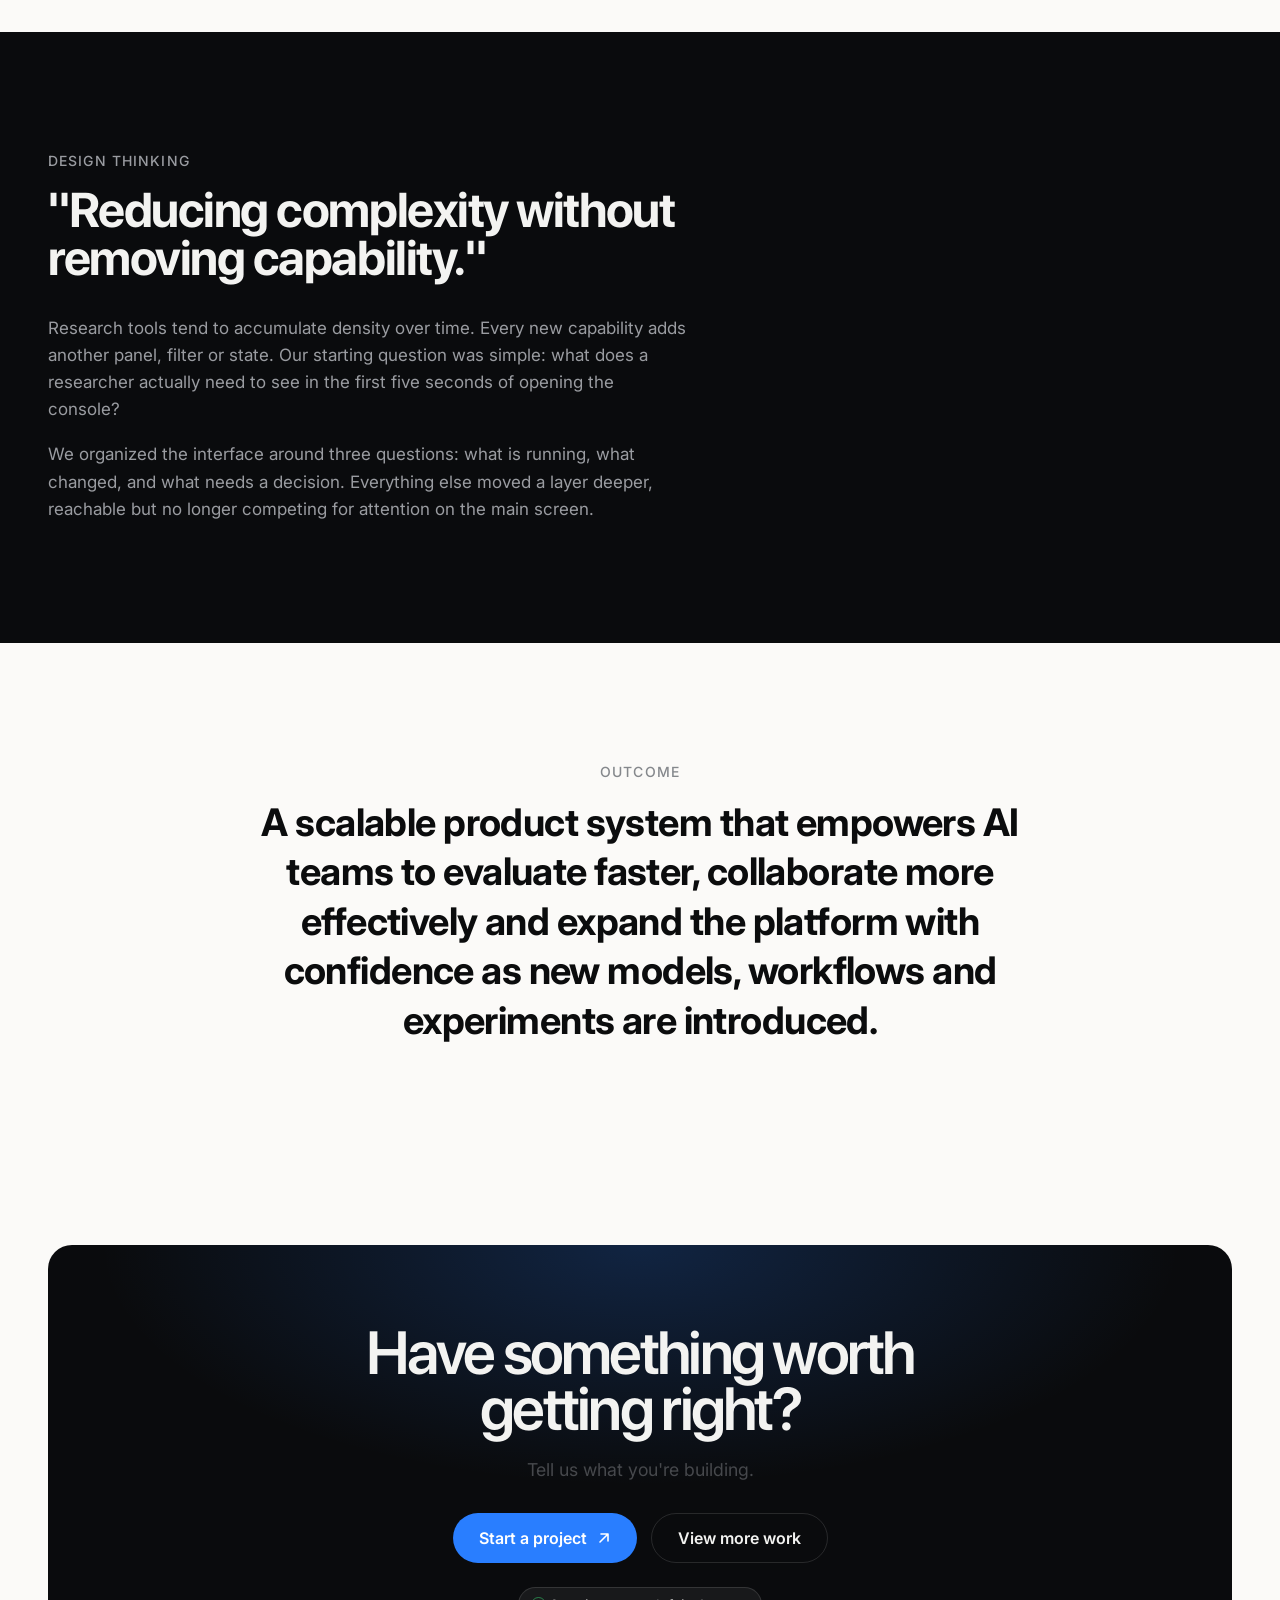
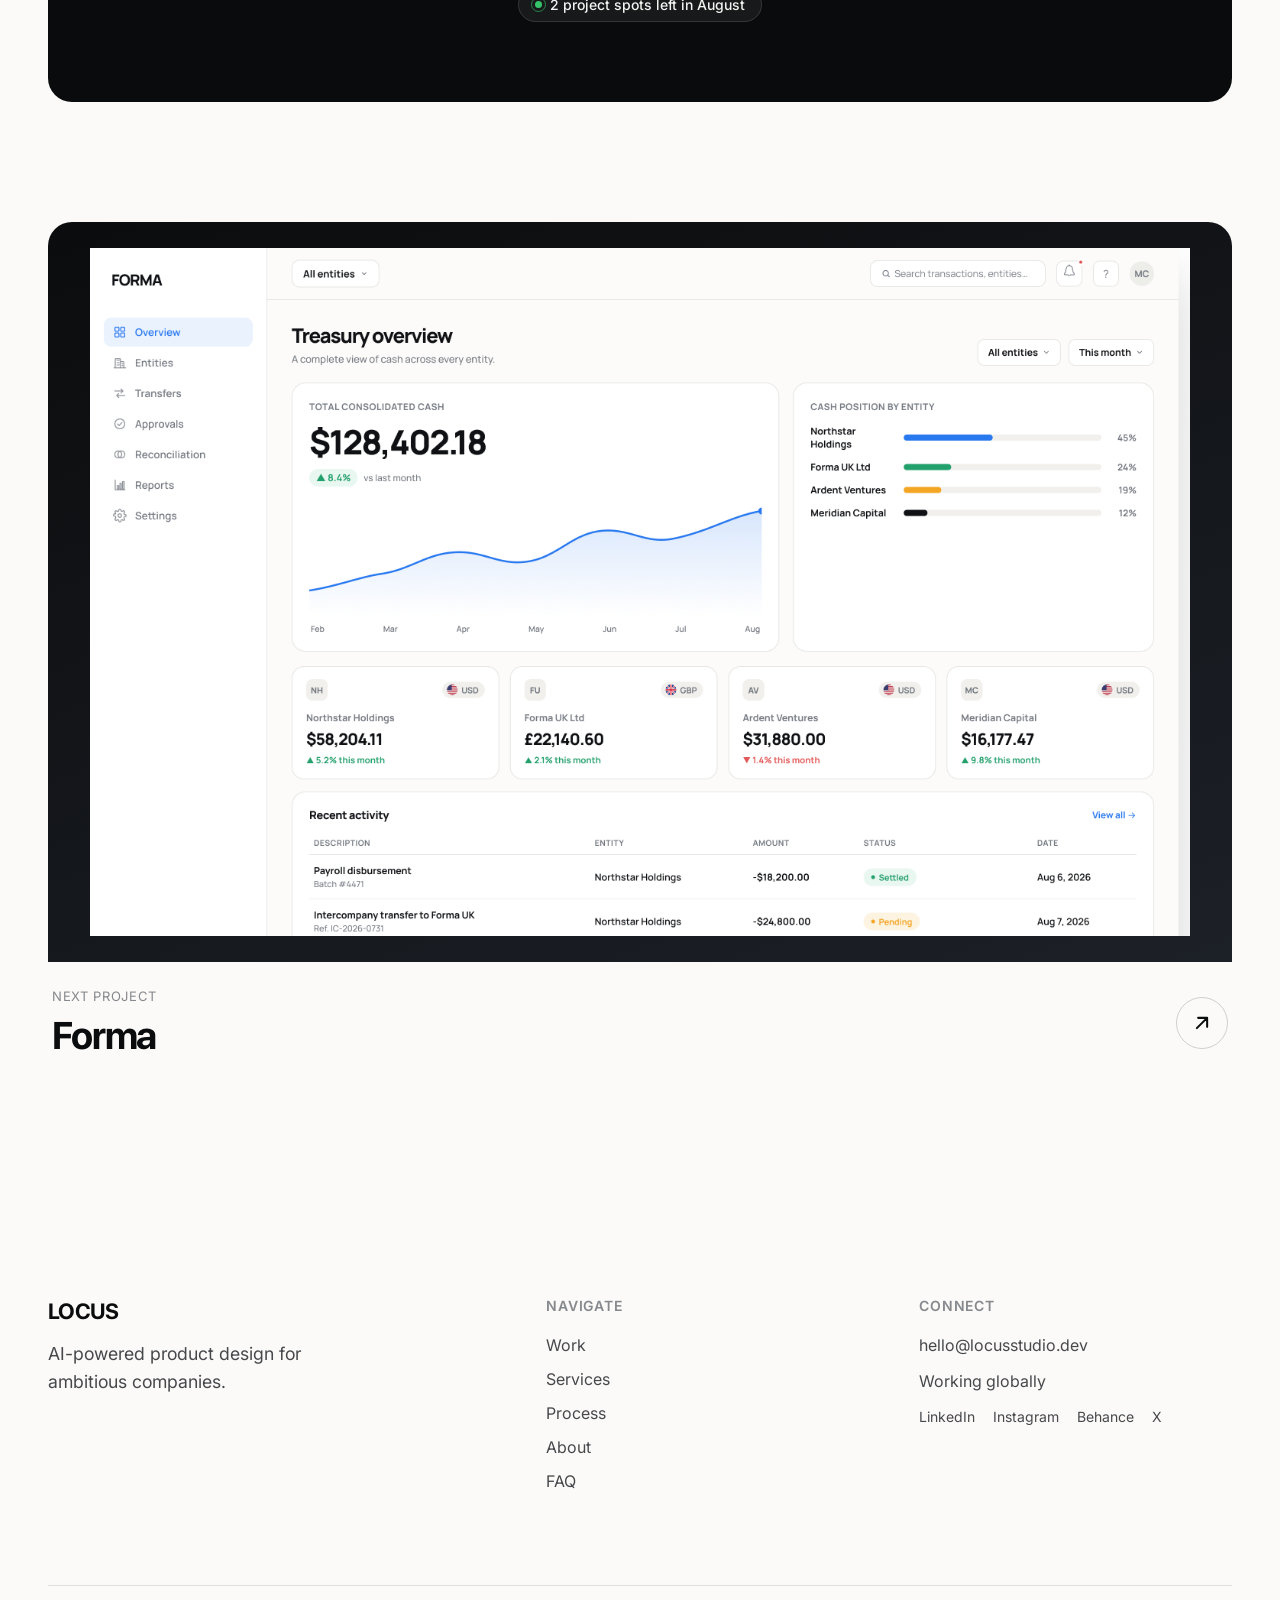
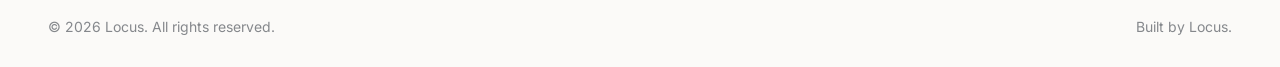
==== commit b5822574: "latest site updates and assets" ====
--- a/work-fathom.html
+++ b/work-fathom.html
@@ -8,174 +8,10 @@
 <link rel="preconnect" href="https://fonts.googleapis.com">
 <link rel="preconnect" href="https://fonts.gstatic.com" crossorigin>
 <link href="https://fonts.googleapis.com/css2?family=Inter:opsz,wght@14..32,400;14..32,500;14..32,600;14..32,700;14..32,800&display=swap" rel="stylesheet">
-<style>
-@font-face{
-  font-family:'Geist';
-  font-style:normal;
-  font-weight:100 900;
-  font-display:swap;
-  src:url([data-uri]) format('woff2');
-}
-
-
-:root{
-  --bg: #FBFAF8; --bg-alt: #F3F1EC; --ink: #0B0C0D; --ink-soft: #46484C; --ink-faint: #85888C;
-  --border: rgba(11,12,13,0.11); --border-strong: rgba(11,12,13,0.18);
-  --accent: #297EFF; --accent-dark: #1C63D6; --accent-tint: rgba(41,126,255,0.08);
-  --dark-bg: #0A0B0D; --dark-bg-alt: #131418; --dark-text: #F3F3F1; --dark-text-soft: #9A9CA1; --dark-border: rgba(255,255,255,0.12);
-  --green: #35C46A;
-  --container: 1320px; --gutter: clamp(20px, 5vw, 48px);
-  --radius-sm: 8px; --radius-md: 14px; --radius-lg: 24px; --radius-pill: 999px;
-  --space-1: 8px; --space-2: 16px; --space-3: 24px; --space-4: 32px; --space-5: 56px; --space-6: 80px; --space-7: 120px; --space-8: 160px;
-  --ease: cubic-bezier(.22,.9,.24,1); --dur-sm: .3s; --dur-md: .7s;
-  --font-display: -apple-system, BlinkMacSystemFont, "SF Pro Display", "Geist", "Helvetica Neue", Arial, sans-serif; --font-body: 'Inter', sans-serif;
-}
-*{margin:0;padding:0;box-sizing:border-box;}
-html{scroll-behavior:smooth;}
-@media (prefers-reduced-motion: reduce){ html{scroll-behavior:auto;} *{animation-duration:0.001ms !important; animation-iteration-count:1 !important; transition-duration:0.001ms !important; scroll-behavior:auto !important;} }
-body{ font-family:var(--font-body); font-optical-sizing:auto; background:var(--bg); color:var(--ink); font-weight:400; -webkit-font-smoothing:antialiased; text-rendering:optimizeLegibility; overflow-x:hidden; }
-img{max-width:100%;display:block;}
-a{color:inherit;text-decoration:none;transition:color var(--dur-sm) var(--ease);}
-button{font-family:inherit;cursor:pointer;border:none;background:none;color:inherit;}
-.container{ max-width:var(--container); margin:0 auto; padding-left:var(--gutter); padding-right:var(--gutter); }
-section{position:relative;}
-h1,h2,h3,h4{ font-family:var(--font-display); font-weight:800; letter-spacing:-0.02em; line-height:1.05; font-optical-sizing:auto; font-feature-settings:"ss01","cv05"; text-rendering:optimizeLegibility; }
-h4{font-family:var(--font-body);font-weight:600;letter-spacing:normal;}
-.eyebrow{ font-size:14px; font-weight:500; letter-spacing:0.08em; text-transform:uppercase; color:var(--ink-faint); }
-p{font-size:16px;line-height:1.65;color:var(--ink-soft);}
-.h1{font-size:clamp(46px, 7.2vw, 100px); line-height:0.92; letter-spacing:-0.035em; font-weight:900;}
-.h2{font-size:clamp(34px, 4.6vw, 64px); line-height:0.98; letter-spacing:-0.025em; font-weight:800;}
-.h3{font-size:clamp(22px, 2.2vw, 32px); line-height:1.08; letter-spacing:-0.018em; font-weight:700;}
-:focus-visible{outline:2px solid var(--accent); outline-offset:3px; border-radius:4px;}
-
-.btn{ display:inline-flex;align-items:center;gap:10px; padding:14px 26px; border-radius:var(--radius-pill); font-size:16px;font-weight:600;
-  transition:transform var(--dur-sm) var(--ease), background var(--dur-sm) var(--ease), border-color var(--dur-sm) var(--ease), color var(--dur-sm) var(--ease), box-shadow var(--dur-sm) var(--ease); white-space:nowrap; }
-.btn svg{transition:transform var(--dur-sm) var(--ease);}
-.btn:hover svg{transform:translate(3px,-3px);}
-.btn-primary{background:var(--accent);color:#fff;}
-.btn-primary:hover{background:var(--accent-dark); transform:translateY(-1px); box-shadow:0 10px 24px -8px rgba(41,126,255,0.45);}
-.btn-secondary{background:transparent;border:1.5px solid var(--border-strong);color:var(--ink);}
-.btn-secondary:hover{border-color:var(--accent); color:var(--accent); transform:translateY(-1px);}
-.btn-secondary-dark{background:transparent;border:1.5px solid var(--dark-border);color:var(--dark-text);}
-.btn-secondary-dark:hover{border-color:var(--accent); color:var(--accent); transform:translateY(-1px);}
-
-.nav-wrap{ position:fixed; top:0; left:0; right:0; z-index:100; padding:24px var(--gutter) 0; pointer-events:none; }
-.nav-shell{ max-width:1220px;margin:0 auto; display:flex;align-items:center;justify-content:space-between; padding:12px 14px 12px 24px;
-  background:rgba(251,250,248,0.78); backdrop-filter:blur(16px) saturate(1.4); -webkit-backdrop-filter:blur(16px) saturate(1.4);
-  border:1px solid var(--border); border-radius:var(--radius-pill); box-shadow:0 8px 30px rgba(11,12,13,0.04); pointer-events:auto;
-  transition:box-shadow var(--dur-sm) var(--ease); }
-.nav-logo{font-family:var(--font-display);font-weight:900;font-size:18px;letter-spacing:-0.03em;transition:color var(--dur-sm) var(--ease);}
-.nav-logo:hover{color:var(--accent);}
-.nav-links{display:flex;align-items:center;gap:36px;}
-.nav-link{ position:relative;font-size:16px;font-weight:500;color:var(--ink-soft); padding:4px 0; }
-.nav-link::after{ content:'';position:absolute;left:50%;bottom:-2px;width:100%;height:1.5px; background:var(--accent);transform:translateX(-50%) scaleX(0);transform-origin:center; transition:transform .28s var(--ease); }
-.nav-link:hover{color:var(--accent);}
-.nav-link:hover::after{transform:translateX(-50%) scaleX(1);}
-.nav-cta{font-size:15px;padding:11px 22px;}
-@media (max-width:860px){ .nav-links > *:not(.nav-cta){display:none;} .nav-cta{padding:10px 18px;font-size:14px;} }
-
-.reveal{opacity:0; transform:translateY(32px); transition:opacity .8s var(--ease), transform .8s var(--ease);}
-.reveal.is-visible{opacity:1; transform:translateY(0);}
-@media (prefers-reduced-motion: reduce){ .reveal{opacity:1; transform:none; transition:none;} }
-
-/* mock composition primitives (reused from homepage system) */
-.thumb-fintech{background:linear-gradient(160deg,#0B0C0D,#1c2027);}
-.thumb-enterprise{background:linear-gradient(160deg,#eef2f8,#dbe3ef);}
-.thumb-brand{background:linear-gradient(160deg,#0f1522,#1c2b45);}
-.thumb-analytics{background:linear-gradient(160deg,#0B0C0D,#20242c);}
-.mock-card{background:rgba(255,255,255,0.06);border:1px solid rgba(255,255,255,0.12);border-radius:8px;padding:16px;width:100%;}
-.mock-card.light{background:#fff;border-color:rgba(11,12,13,0.08);}
-.mock-line{height:6px;border-radius:3px;background:rgba(255,255,255,0.18);margin-bottom:8px;}
-.mock-line.light{background:rgba(11,12,13,0.1);}
-.mock-line.short{width:40%;}
-.mock-bars{display:flex;gap:5px;align-items:flex-end;height:60px;margin-top:10px;}
-.mock-bars i{flex:1;background:var(--accent);border-radius:2px;}
-
-/* ===================== CASE STUDY SPECIFIC ===================== */
-.case-topbar{padding:calc(96px + var(--space-4)) 0 0;}
-.back-link{ display:inline-flex;align-items:center;gap:8px;font-size:15px;font-weight:500;color:var(--ink-soft); }
-.back-link:hover{color:var(--accent);}
-
-.case-hero{padding:var(--space-4) 0 var(--space-6);}
-.case-hero-head{max-width:800px;margin-bottom:var(--space-5);}
-.case-hero-head .eyebrow{margin-bottom:16px;}
-.case-hero-head .h1{font-size:clamp(36px,5.6vw,68px);}
-.case-hero-head p{margin-top:20px;font-size:18px;max-width:620px;}
-.case-hero-visual{ border-radius:var(--radius-lg); overflow:hidden; height:min(78vh,680px); min-height:420px; position:relative; }
-.case-hero-visual .thumb-inner{position:absolute;inset:0;display:flex;align-items:center;justify-content:center;padding:6%;}
-
-.case-overview{padding:var(--space-6) 0;background:var(--bg-alt);}
-.overview-grid{display:grid;grid-template-columns:repeat(3,1fr);gap:40px;}
-.overview-col h4{font-size:14px;color:var(--ink-faint);text-transform:uppercase;letter-spacing:.06em;margin-bottom:14px;font-weight:600;}
-.overview-col p{font-size:16px;}
-.scope-list{display:flex;flex-direction:column;gap:8px;}
-.scope-list span{font-size:16px;color:var(--ink-soft);position:relative;padding-left:16px;}
-.scope-list span::before{content:'';position:absolute;left:0;top:9px;width:5px;height:5px;border-radius:50%;background:var(--accent);}
-@media (max-width:860px){.overview-grid{grid-template-columns:1fr;gap:32px;}}
-
-.case-work{padding:var(--space-7) 0;}
-.case-work-head{max-width:640px;margin-bottom:var(--space-6);}
-.moment{margin-bottom:var(--space-6);}
-.moment:last-child{margin-bottom:0;}
-.moment-visual{border-radius:var(--radius-lg);overflow:hidden;position:relative;height:min(64vh,560px);min-height:340px;}
-.moment-visual .thumb-inner{position:absolute;inset:0;display:flex;align-items:center;justify-content:center;padding:7%;}
-.moment-caption{margin-top:18px;font-size:15px;color:var(--ink-faint);max-width:480px;}
-.moment-split{display:grid;grid-template-columns:1fr 1fr;gap:20px;}
-.moment-split .moment-visual{height:min(50vh,440px);min-height:280px;}
-@media (max-width:860px){.moment-split{grid-template-columns:1fr;}}
-
-.case-thinking{padding:var(--space-7) 0;background:var(--dark-bg);color:var(--dark-text);}
-.case-thinking .eyebrow{color:var(--dark-text-soft);}
-.thinking-quote{font-family:var(--font-display);font-size:clamp(28px,3.8vw,50px);font-weight:800;letter-spacing:-0.03em;line-height:0.98;max-width:820px;margin-bottom:var(--space-4);}
-.thinking-body{max-width:640px;display:flex;flex-direction:column;gap:18px;}
-.thinking-body p{color:var(--dark-text-soft);font-size:17px;}
-
-.case-outcome{padding:var(--space-7) 0;text-align:center;}
-.outcome-statement{font-size:clamp(24px,3.2vw,38px);font-weight:700;letter-spacing:-0.015em;line-height:1.3;max-width:760px;margin:0 auto;}
-
-.case-next{padding:0 0 var(--space-7);}
-.case-next-link{display:block;border-radius:var(--radius-lg);overflow:hidden;transition:transform var(--dur-md) var(--ease), box-shadow var(--dur-md) var(--ease);}
-.case-next-link:hover{transform:translateY(-6px);box-shadow:0 50px 90px -40px rgba(11,12,13,0.32);}
-.case-next-visual{height:min(56vh,480px);min-height:320px;position:relative;overflow:hidden;}
-.case-next-visual .thumb-inner{transition:transform .7s var(--ease);}
-.case-next-link:hover .thumb-inner{transform:scale(1.035);}
-.case-next-info{display:flex;justify-content:space-between;align-items:center;padding:26px 4px 0;}
-.case-next-info .next-label{font-size:13px;color:var(--ink-faint);text-transform:uppercase;letter-spacing:.05em;margin-bottom:8px;display:block;}
-.case-next-info .next-title{font-family:var(--font-display);font-size:clamp(24px,3vw,40px);font-weight:900;letter-spacing:-0.03em;}
-.case-next-arrow{width:52px;height:52px;border-radius:50%;border:1px solid var(--border-strong);display:flex;align-items:center;justify-content:center;flex-shrink:0;transition:background var(--dur-sm) var(--ease),border-color var(--dur-sm) var(--ease);}
-.case-next-link:hover .case-next-arrow{background:var(--accent);border-color:var(--accent);}
-.case-next-link:hover .case-next-arrow svg{stroke:#fff;}
-.case-next-arrow svg{transition:transform var(--dur-sm) var(--ease);}
-.case-next-link:hover .case-next-arrow svg{transform:translate(2px,-2px);}
-
-.case-cta{padding:var(--space-6) 0 var(--space-7);}
-.case-cta-panel{ background:var(--dark-bg);color:var(--dark-text);border-radius:var(--radius-lg); padding:var(--space-6) var(--gutter); text-align:center;
-  background-image:radial-gradient(900px 400px at 50% 0%, rgba(41,126,255,0.22), transparent 60%); }
-.case-cta-panel .h2{color:var(--dark-text);margin-bottom:20px;}
-.case-cta-ctas{display:flex;gap:14px;justify-content:center;flex-wrap:wrap;margin-top:28px;}
-.case-availability{ display:inline-flex;align-items:center;gap:8px; padding:8px 16px;border:1px solid var(--dark-border);border-radius:var(--radius-pill);
-  font-size:14px;font-weight:500;color:var(--dark-text); margin-top:24px;background:rgba(255,255,255,0.06); }
-.pulse-dot{width:7px;height:7px;border-radius:50%;background:var(--green);position:relative;flex-shrink:0;}
-.pulse-dot::after{ content:'';position:absolute;inset:-4px;border-radius:50%;border:1.5px solid var(--green); opacity:.6; animation:pulse 2.2s ease-out infinite; }
-@keyframes pulse{0%{transform:scale(.6);opacity:.7;}100%{transform:scale(1.9);opacity:0;}}
-@media (prefers-reduced-motion: reduce){.pulse-dot::after{animation:none;display:none;}}
-
-.site-footer{padding:var(--space-7) 0 var(--space-4);}
-.footer-top{display:grid;grid-template-columns:1.4fr 1fr 1fr;gap:60px;padding-bottom:var(--space-6);}
-.footer-brand{font-family:var(--font-display);font-size:22px;font-weight:900;letter-spacing:-0.03em;margin-bottom:16px;}
-.footer-tagline{max-width:280px;}
-.footer-col h4{font-size:14px;color:var(--ink-faint);text-transform:uppercase;letter-spacing:.06em;margin-bottom:20px;}
-.footer-col a, .footer-col p{display:block;font-size:16px;margin-bottom:14px;color:var(--ink-soft);}
-.footer-col a:hover{color:var(--accent);}
-.footer-social{display:flex;gap:18px;margin-top:6px;}
-.footer-social a{font-size:14px;color:var(--ink-soft);}
-.footer-social a:hover{color:var(--accent);}
-.footer-bottom{ display:flex;justify-content:space-between;align-items:center;padding-top:var(--space-4); border-top:1px solid var(--border);font-size:14px;color:var(--ink-faint); }
-@media (max-width:860px){ .footer-top{grid-template-columns:1fr;gap:36px;} .footer-bottom{flex-direction:column;gap:10px;align-items:flex-start;} }
-
-</style>
+<link rel="stylesheet" href="assets/css/base.css">
+<link rel="stylesheet" href="assets/css/case-study.css">
 </head>
-<body>
+<body data-reveal-threshold="0.12">
 
 <div class="nav-wrap">
   <nav class="nav-shell">
@@ -186,8 +22,17 @@
       <a class="nav-link" href="index.html#process">Process</a>
       <a class="nav-link" href="index.html#why">About</a>
       <a class="btn btn-primary nav-cta" href="index.html#contact">Start a project</a>
+      <button class="nav-mobile-toggle" id="navToggle" type="button" aria-label="Open menu" aria-expanded="false" aria-controls="navMobileMenu">
+        <span></span><span></span><span></span>
+      </button>
     </div>
   </nav>
+  <div class="nav-mobile-menu" id="navMobileMenu">
+    <a class="nav-mobile-link" href="index.html#work">Work</a>
+    <a class="nav-mobile-link" href="index.html#services">Services</a>
+    <a class="nav-mobile-link" href="index.html#process">Process</a>
+    <a class="nav-mobile-link" href="index.html#why">About</a>
+  </div>
 </div>
 
 <main>
@@ -209,11 +54,8 @@
       <h1 class="h1">Fathom</h1>
       <p>An operating console for AI-native research teams, built to track experiments, evaluations and pipeline status in one view.</p>
     </div>
-    <div class="case-hero-visual reveal thumb-analytics">
-      <div class="thumb-inner"><div style="width:100%;max-width:520px;display:flex;flex-direction:column;gap:16px;">
-      <div class="mock-card" style="padding:26px;"><div class="mock-line short" style="width:26%"></div><div class="mock-bars"><i style="height:40%"></i><i style="height:70%"></i><i style="height:55%"></i><i style="height:90%"></i><i style="height:65%"></i><i style="height:80%"></i><i style="height:50%"></i><i style="height:75%"></i></div></div>
-      <div class="mock-card" style="padding:26px;"><div class="mock-line" style="width:58%"></div><div class="mock-line" style="width:40%"></div></div>
-    </div></div>
+    <div class="case-hero-visual media-frame reveal thumb-analytics" style="--media-ratio:16/9;">
+      <img class="case-media" src="assets/images/Fathom/Fathom%20Thumbnail.png" alt="Fathom operating console" fetchpriority="high" decoding="async">
     </div>
   </div>
 </section>
@@ -244,41 +86,20 @@
       <h2 class="h2">A connected view of every experiment.</h2>
     </div>
     <div class="moment reveal">
-      <div class="moment-visual thumb-analytics"><div class="thumb-inner"><div style="width:100%;max-width:520px;display:flex;flex-direction:column;gap:16px;">
-      <div class="mock-card" style="padding:26px;"><div class="mock-line short" style="width:26%"></div><div class="mock-bars"><i style="height:40%"></i><i style="height:70%"></i><i style="height:55%"></i><i style="height:90%"></i><i style="height:65%"></i><i style="height:80%"></i><i style="height:50%"></i><i style="height:75%"></i></div></div>
-      <div class="mock-card" style="padding:26px;"><div class="mock-line" style="width:58%"></div><div class="mock-line" style="width:40%"></div></div>
-    </div></div></div>
+      <div class="moment-visual media-frame thumb-analytics" style="--media-ratio:3/2;"><img class="case-media" src="assets/images/Fathom/Pipeline%20Overview.png" alt="Fathom pipeline overview" loading="lazy" decoding="async"></div>
       <p class="moment-caption"><strong style="color:var(--ink);">Pipeline overview.</strong> A single console surfaces every active experiment and its current status at a glance.</p>
     </div><div class="moment reveal">
       <div class="moment-split">
-        <div><div class="moment-visual thumb-analytics"><div class="thumb-inner"><div style="width:100%;max-width:420px;">
-      <div class="mock-card " style="padding:26px;">
-        <div class="mock-line " style="width:34%"></div>
-        <div style="color:#fff;font-size:clamp(28px,3vw,40px);font-weight:700;letter-spacing:-0.02em;margin:12px 0;">18,240</div>
-        <div class="mock-line  short"></div>
-      </div>
-    </div></div></div><p class="moment-caption">Weekly throughput, tracked against target.</p></div>
-        <div><div class="moment-visual thumb-analytics"><div class="thumb-inner"><div style="width:100%;max-width:520px;display:flex;flex-direction:column;gap:16px;">
-      <div class="mock-card" style="padding:18px;"><div class="mock-line short" style="width:26%"></div><div class="mock-bars"><i style="height:40%"></i><i style="height:70%"></i><i style="height:55%"></i><i style="height:90%"></i><i style="height:65%"></i><i style="height:80%"></i><i style="height:50%"></i><i style="height:75%"></i></div></div>
-      <div class="mock-card" style="padding:18px;"><div class="mock-line" style="width:58%"></div><div class="mock-line" style="width:40%"></div></div>
-    </div></div></div><p class="moment-caption">Evaluation results, grouped by run.</p></div>
+        <div><div class="moment-visual media-frame thumb-analytics" style="--media-ratio:7/5;"><img class="case-media" src="assets/images/Fathom/Weekly%20Throughput.png" alt="Fathom weekly throughput" loading="lazy" decoding="async"></div><p class="moment-caption">Weekly throughput, tracked against target.</p></div>
+        <div><div class="moment-visual media-frame thumb-analytics" style="--media-ratio:7/5;"><img class="case-media" src="assets/images/Fathom/Evaluation%20results.png" alt="Fathom evaluation results" loading="lazy" decoding="async"></div><p class="moment-caption">Evaluation results, grouped by run.</p></div>
       </div>
     </div><div class="moment reveal">
-      <div class="moment-visual thumb-analytics"><div class="thumb-inner"><div style="width:100%;max-width:520px;display:flex;flex-direction:column;gap:16px;">
-      <div class="mock-card" style="padding:26px;"><div class="mock-line short" style="width:26%"></div><div class="mock-bars"><i style="height:40%"></i><i style="height:70%"></i><i style="height:55%"></i><i style="height:90%"></i><i style="height:65%"></i><i style="height:80%"></i><i style="height:50%"></i><i style="height:75%"></i></div></div>
-      <div class="mock-card" style="padding:26px;"><div class="mock-line" style="width:58%"></div><div class="mock-line" style="width:40%"></div></div>
-    </div></div></div>
+      <div class="moment-visual media-frame thumb-analytics" style="--media-ratio:3/2;"><img class="case-media" src="assets/images/Fathom/Run%20detail.png" alt="Fathom run detail" loading="lazy" decoding="async"></div>
       <p class="moment-caption"><strong style="color:var(--ink);">Run detail.</strong> A focused view for inspecting a single experiment without losing context of the wider pipeline.</p>
     </div><div class="moment reveal">
       <div class="moment-split">
-        <div><div class="moment-visual thumb-analytics"><div class="thumb-inner"><div style="width:100%;max-width:520px;display:flex;flex-direction:column;gap:16px;">
-      <div class="mock-card" style="padding:18px;"><div class="mock-line short" style="width:26%"></div><div class="mock-bars"><i style="height:40%"></i><i style="height:70%"></i><i style="height:55%"></i><i style="height:90%"></i><i style="height:65%"></i><i style="height:80%"></i><i style="height:50%"></i><i style="height:75%"></i></div></div>
-      <div class="mock-card" style="padding:18px;"><div class="mock-line" style="width:58%"></div><div class="mock-line" style="width:40%"></div></div>
-    </div></div></div><p class="moment-caption">Model comparison view.</p></div>
-        <div><div class="moment-visual thumb-analytics"><div class="thumb-inner"><div style="width:100%;max-width:520px;display:flex;flex-direction:column;gap:16px;">
-      <div class="mock-card" style="padding:18px;"><div class="mock-line short" style="width:26%"></div><div class="mock-bars"><i style="height:40%"></i><i style="height:70%"></i><i style="height:55%"></i><i style="height:90%"></i><i style="height:65%"></i><i style="height:80%"></i><i style="height:50%"></i><i style="height:75%"></i></div></div>
-      <div class="mock-card" style="padding:18px;"><div class="mock-line" style="width:58%"></div><div class="mock-line" style="width:40%"></div></div>
-    </div></div></div><p class="moment-caption">Queue and scheduling state.</p></div>
+        <div><div class="moment-visual media-frame thumb-analytics" style="--media-ratio:7/5;"><img class="case-media" src="assets/images/Fathom/Model%20Comparison%20view.png" alt="Fathom model comparison view" loading="lazy" decoding="async"></div><p class="moment-caption">Model comparison view.</p></div>
+        <div><div class="moment-visual media-frame thumb-analytics" style="--media-ratio:7/5;"><img class="case-media" src="assets/images/Fathom/Queue%20and%20scheduling%20state.png" alt="Fathom queue and scheduling state" loading="lazy" decoding="async"></div><p class="moment-caption">Queue and scheduling state.</p></div>
       </div>
     </div>
   </div>
@@ -299,7 +120,7 @@
 <section class="case-outcome">
   <div class="container">
     <div class="eyebrow reveal" style="margin-bottom:18px;">Outcome</div>
-    <div class="outcome-statement reveal">A clearer product system designed to scale with the platform as more experiments, models and evaluators are added.</div>
+    <div class="outcome-statement reveal">A scalable product system that empowers AI teams to evaluate faster, collaborate more effectively and expand the platform with confidence as new models, workflows and experiments are introduced.</div>
   </div>
 </section>
 
@@ -326,15 +147,11 @@
 <!-- ============ 06 NEXT PROJECT ============ -->
 <section class="case-next">
   <div class="container">
-    <a href="work-forma.html" class="case-next-link reveal">
-      <div class="case-next-visual thumb-fintech">
-        <div class="thumb-inner"><div style="width:100%;max-width:420px;">
-      <div class="mock-card " style="padding:26px;">
-        <div class="mock-line " style="width:34%"></div>
-        <div style="color:#fff;font-size:clamp(28px,3vw,40px);font-weight:700;letter-spacing:-0.02em;margin:12px 0;">$128,402.18</div>
-        <div class="mock-line  short"></div>
-      </div>
-    </div></div>
+    <a href="work-forma.html" class="case-next-link is-static reveal">
+      <div class="case-next-visual media-frame thumb-fintech" style="--media-ratio:8/5;">
+        <div class="thumb-inner" style="width:100%;height:100%;">
+          <img class="case-media" src="assets/images/Forma/Consolidated%20balance%20view.png" alt="Forma consolidated treasury overview" loading="lazy" decoding="async">
+        </div>
       </div>
       <div class="case-next-info">
         <div>
@@ -383,32 +200,6 @@
   </div>
 </footer>
 
-<script>
-const navShell = document.querySelector('.nav-shell');
-window.addEventListener('scroll', ()=>{
-  if(window.scrollY > 20){ navShell.style.boxShadow = '0 12px 34px rgba(11,12,13,0.08)'; }
-  else{ navShell.style.boxShadow = '0 8px 30px rgba(11,12,13,0.04)'; }
-}, { passive:true });
-
-const reduceMotion = window.matchMedia('(prefers-reduced-motion: reduce)').matches;
-const revealEls = document.querySelectorAll('.reveal');
-if(reduceMotion){
-  revealEls.forEach(el=>el.classList.add('is-visible'));
-} else {
-  const groups = new Map();
-  revealEls.forEach(el=>{
-    const parent = el.closest('section') || document.body;
-    if(!groups.has(parent)) groups.set(parent, []);
-    groups.get(parent).push(el);
-  });
-  groups.forEach(list=>{ list.forEach((el,i)=>{ el.style.transitionDelay = Math.min(i*90,360) + 'ms'; }); });
-  const io = new IntersectionObserver((entries)=>{
-    entries.forEach(entry=>{
-      if(entry.isIntersecting){ entry.target.classList.add('is-visible'); io.unobserve(entry.target); }
-    });
-  }, { threshold:0.12, rootMargin:'0px 0px -60px 0px' });
-  revealEls.forEach(el=>io.observe(el));
-}
-</script>
+<script src="assets/js/common.js"></script>
 </body>
 </html>
--- a/assets/css/base.css
+++ b/assets/css/base.css
@@ -0,0 +1,316 @@
+/* ============================================================
+   BASE — shared across every page (home + case studies)
+   ============================================================ */
+
+@font-face{
+  font-family:'SF Pro Display';
+  font-style:normal;
+  font-weight:400;
+  font-display:swap;
+  src:url('../fonts/sf-pro-display/SFPRODISPLAYREGULAR.OTF') format('opentype');
+}
+@font-face{
+  font-family:'SF Pro Display';
+  font-style:normal;
+  font-weight:500;
+  font-display:swap;
+  src:url('../fonts/sf-pro-display/SFPRODISPLAYMEDIUM.OTF') format('opentype');
+}
+@font-face{
+  font-family:'SF Pro Display';
+  font-style:normal;
+  font-weight:600;
+  font-display:swap;
+  src:url('../fonts/sf-pro-display/sf-pro-display-semibold.otf') format('opentype');
+}
+@font-face{
+  font-family:'SF Pro Display';
+  font-style:normal;
+  font-weight:700;
+  font-display:swap;
+  src:url('../fonts/sf-pro-display/SFPRODISPLAYBOLD.OTF') format('opentype');
+}
+
+/* ============================================================
+   TOKENS
+   ============================================================ */
+:root{
+  --bg: #FBFAF8;
+  --bg-alt: #F3F1EC;
+  --ink: #0B0C0D;
+  --ink-soft: #46484C;
+  --ink-faint: #85888C;
+  --border: rgba(11,12,13,0.11);
+  --border-strong: rgba(11,12,13,0.18);
+  --accent: #297EFF;
+  --accent-dark: #1C63D6;
+  --accent-tint: rgba(41,126,255,0.08);
+  --dark-bg: #0A0B0D;
+  --dark-bg-alt: #131418;
+  --dark-text: #F3F3F1;
+  --dark-text-soft: #9A9CA1;
+  --dark-border: rgba(255,255,255,0.12);
+  --green: #35C46A;
+
+  --container: 1320px;
+  --gutter: clamp(20px, 5vw, 48px);
+
+  --radius-sm: 8px;
+  --radius-md: 14px;
+  --radius-lg: 24px;
+  --radius-pill: 999px;
+
+  --space-1: 8px;
+  --space-2: 16px;
+  --space-3: 24px;
+  --space-4: 32px;
+  --space-5: 56px;
+  --space-6: 80px;
+  --space-7: 120px;
+  --space-8: 160px;
+
+  --ease: cubic-bezier(.22,.9,.24,1);
+  --dur-sm: .3s;
+  --dur-md: .7s;
+
+  --font-display: "SF Pro Display", -apple-system, BlinkMacSystemFont, "Helvetica Neue", Arial, sans-serif;
+  --font-body: 'Inter', sans-serif;
+}
+
+/* ============================================================
+   RESET
+   ============================================================ */
+*{margin:0;padding:0;box-sizing:border-box;}
+html{scroll-behavior:smooth;}
+@media (prefers-reduced-motion: reduce){
+  html{scroll-behavior:auto;}
+  *{animation-duration:0.001ms !important; animation-iteration-count:1 !important; transition-duration:0.001ms !important; scroll-behavior:auto !important;}
+}
+body{
+  font-family:var(--font-body);
+  font-optical-sizing:auto;
+  background:var(--bg);
+  color:var(--ink);
+  font-weight:400;
+  -webkit-font-smoothing:antialiased;
+  text-rendering:optimizeLegibility;
+  overflow-x:hidden;
+}
+img{max-width:100%;display:block;}
+a{color:inherit;text-decoration:none;transition:color var(--dur-sm) var(--ease);}
+button{font-family:inherit;cursor:pointer;border:none;background:none;color:inherit;}
+ul{list-style:none;}
+
+.container{
+  max-width:var(--container);
+  margin:0 auto;
+  padding-left:var(--gutter);
+  padding-right:var(--gutter);
+}
+section{position:relative;}
+
+/* type scale — SF Pro Display for headings, Inter for body/UI */
+h1,h2,h3,h4,h5,h6{
+  font-family:var(--font-display);
+  font-optical-sizing:auto;
+  font-feature-settings:"ss01","cv05";
+  text-rendering:optimizeLegibility;
+  font-stretch:normal;
+  font-synthesis:none;
+}
+h1{font-size:clamp(48px, 32px + 4vw, 88px); font-weight:700; line-height:0.88; letter-spacing:-0.055em;}
+h2{font-size:clamp(36px, 24.8px + 2.8vw, 64px); font-weight:600; line-height:0.92; letter-spacing:-0.045em;}
+h3{font-size:clamp(28px, 23.2px + 1.2vw, 40px); font-weight:600; line-height:0.98; letter-spacing:-0.035em;}
+h4{font-size:clamp(22px, 19.6px + 0.6vw, 28px); font-weight:600; line-height:1.2; letter-spacing:-0.02em;}
+h5{font-size:clamp(18px, 16.4px + 0.4vw, 22px); font-weight:600; line-height:1.2;}
+h6{font-size:clamp(16px, 15.2px + 0.2vw, 18px); font-weight:600; line-height:1.2;}
+.eyebrow{
+  font-size:14px;
+  font-weight:500;
+  letter-spacing:0.08em;
+  text-transform:uppercase;
+  color:var(--ink-faint);
+}
+p{font-size:clamp(16px, 15.2px + 0.2vw, 18px);line-height:1.6;color:var(--ink-soft);}
+.h1{font-size:clamp(48px, 32px + 4vw, 88px); line-height:0.88; letter-spacing:-0.055em; font-weight:700;}
+.h2{font-size:clamp(36px, 24.8px + 2.8vw, 64px); line-height:0.92; letter-spacing:-0.045em; font-weight:600;}
+.h3{font-size:clamp(28px, 23.2px + 1.2vw, 40px); line-height:0.98; letter-spacing:-0.035em; font-weight:600;}
+
+:focus-visible{outline:2px solid var(--accent); outline-offset:3px; border-radius:4px;}
+
+/* ============================================================
+   BUTTONS
+   ============================================================ */
+.btn{
+  display:inline-flex;align-items:center;gap:10px;
+  padding:14px 26px;
+  border-radius:var(--radius-pill);
+  font-size:16px;font-weight:600;
+  transition:transform var(--dur-sm) var(--ease), background var(--dur-sm) var(--ease), border-color var(--dur-sm) var(--ease), color var(--dur-sm) var(--ease), box-shadow var(--dur-sm) var(--ease);
+  white-space:nowrap;
+}
+.btn svg{transition:transform var(--dur-sm) var(--ease);}
+.btn:hover svg{transform:translate(3px,-3px);}
+.btn-primary{background:var(--accent);color:#fff;}
+.btn-primary:hover{background:var(--accent-dark); transform:translateY(-1px); box-shadow:0 10px 24px -8px rgba(41,126,255,0.45);}
+.btn-secondary{background:transparent;border:1.5px solid var(--border-strong);color:var(--ink);}
+.btn-secondary:hover{border-color:var(--accent); color:var(--accent); transform:translateY(-1px);}
+.btn-secondary-dark{background:transparent;border:1.5px solid var(--dark-border);color:var(--dark-text);}
+.btn-secondary-dark:hover{border-color:var(--accent); color:var(--accent); transform:translateY(-1px);}
+
+/* ============================================================
+   NAV
+   ============================================================ */
+.nav-wrap{
+  position:fixed; top:0; left:0; right:0; z-index:100;
+  padding:24px var(--gutter) 0;
+  pointer-events:none;
+}
+.nav-shell{
+  max-width:1220px;margin:0 auto;
+  display:flex;align-items:center;justify-content:space-between;
+  padding:12px 14px 12px 24px;
+  background:rgba(251,250,248,0.78);
+  backdrop-filter:blur(16px) saturate(1.4);
+  -webkit-backdrop-filter:blur(16px) saturate(1.4);
+  border:1px solid var(--border);
+  border-radius:var(--radius-pill);
+  box-shadow:0 8px 30px rgba(11,12,13,0.04);
+  pointer-events:auto;
+  transition:background var(--dur-sm) var(--ease), box-shadow var(--dur-sm) var(--ease);
+}
+.nav-logo{font-family:var(--font-display);font-weight:900;font-size:18px;letter-spacing:-0.03em;transition:color var(--dur-sm) var(--ease);}
+.nav-logo:hover{color:var(--accent);}
+.nav-links{display:flex;align-items:center;gap:36px;}
+.nav-link{
+  position:relative;font-size:16px;font-weight:500;color:var(--ink-soft);
+  padding:4px 0;
+}
+.nav-link::after{
+  content:'';position:absolute;left:50%;bottom:-2px;width:100%;height:1.5px;
+  background:var(--accent);transform:translateX(-50%) scaleX(0);transform-origin:center;
+  transition:transform .28s var(--ease);
+}
+.nav-link:hover{color:var(--accent);}
+.nav-link:hover::after{transform:translateX(-50%) scaleX(1);}
+.nav-cta{font-size:15px;padding:11px 22px;}
+.nav-cta:hover{box-shadow:0 10px 24px -8px rgba(41,126,255,0.5);}
+/* mobile nav — the hamburger and its dropdown are inert above the 860px
+   breakpoint, and on pages that don't carry the markup they never render,
+   so the desktop nav is untouched. */
+.nav-mobile-toggle{display:none;}
+.nav-mobile-menu{display:none;}
+@media (max-width:860px){
+  .nav-links > *:not(.nav-cta):not(.nav-mobile-toggle){display:none;}
+  .nav-links{gap:10px;}
+  .nav-cta{padding:10px 18px;font-size:14px;}
+
+  .nav-mobile-toggle{
+    display:inline-flex;flex-direction:column;align-items:center;justify-content:center;gap:4px;
+    width:42px;height:42px;flex-shrink:0;padding:0;
+    background:transparent;border:1px solid var(--border-strong);border-radius:50%;
+    cursor:pointer;
+  }
+  .nav-mobile-toggle span{
+    display:block;width:16px;height:1.6px;border-radius:2px;background:var(--ink);
+    transition:transform var(--dur-sm) var(--ease), opacity var(--dur-sm) var(--ease);
+  }
+  .nav-mobile-toggle[aria-expanded="true"] span:nth-child(1){transform:translateY(5.6px) rotate(45deg);}
+  .nav-mobile-toggle[aria-expanded="true"] span:nth-child(2){opacity:0;}
+  .nav-mobile-toggle[aria-expanded="true"] span:nth-child(3){transform:translateY(-5.6px) rotate(-45deg);}
+
+  /* dropdown panel — mirrors the nav pill's blur, border and shadow */
+  .nav-mobile-menu.is-open{
+    display:block;
+    max-width:1220px;margin:10px auto 0;padding:8px;
+    background:rgba(251,250,248,0.94);
+    backdrop-filter:blur(16px) saturate(1.4);
+    -webkit-backdrop-filter:blur(16px) saturate(1.4);
+    border:1px solid var(--border);
+    border-radius:22px;
+    box-shadow:0 8px 30px rgba(11,12,13,0.06);
+    pointer-events:auto;
+  }
+  .nav-mobile-link{
+    display:block;padding:13px 16px;border-radius:16px;
+    font-size:16px;font-weight:500;color:var(--ink-soft);
+    transition:color var(--dur-sm) var(--ease), background var(--dur-sm) var(--ease);
+  }
+  .nav-mobile-link:hover{color:var(--accent);background:rgba(11,12,13,0.04);}
+}
+
+/* ============================================================
+   REVEAL SYSTEM
+   ============================================================ */
+.reveal{opacity:0; transform:translateY(32px); transition:opacity .8s var(--ease), transform .8s var(--ease);}
+.reveal.is-visible{opacity:1; transform:translateY(0);}
+@media (prefers-reduced-motion: reduce){
+  .reveal{opacity:1; transform:none; transition:none;}
+}
+
+/* ============================================================
+   AVAILABILITY PULSE DOT (hero + case study CTA panels)
+   ============================================================ */
+.pulse-dot{width:7px;height:7px;border-radius:50%;background:var(--green);position:relative;flex-shrink:0;}
+.pulse-dot::after{
+  content:'';position:absolute;inset:-4px;border-radius:50%;border:1.5px solid var(--green);
+  opacity:.6; animation:pulse 2.2s ease-out infinite;
+}
+@keyframes pulse{0%{transform:scale(.6);opacity:.7;}100%{transform:scale(1.9);opacity:0;}}
+@media (prefers-reduced-motion: reduce){.pulse-dot::after{animation:none;display:none;}}
+
+/* ============================================================
+   SHARED THUMBNAIL PALETTE (product-mockup gradients reused
+   by the homepage gallery and the case study visuals)
+   ============================================================ */
+.thumb-fintech{background:linear-gradient(160deg,#0B0C0D,#1c2027);}
+.thumb-enterprise{background:linear-gradient(160deg,#eef2f8,#dbe3ef);}
+.thumb-brand{background:linear-gradient(160deg,#0f1522,#1c2b45);}
+.thumb-analytics{background:linear-gradient(160deg,#0B0C0D,#20242c);}
+
+/* ============================================================
+   SHARED MEDIA FRAME (real product screenshots)
+
+   One presentation for a screenshot wherever it appears: the frame
+   takes the image's own aspect ratio (--media-ratio, set per image in
+   the markup) instead of a fixed viewport height, so the UI renders at
+   full size inside a thin surround rather than letterboxed or cropped.
+
+   Lives here, not in case-study.css, because the homepage work cards
+   use it too — the Forma card and the Forma case study hero are the
+   same component at the same container width, so they render at an
+   identical scale.
+
+   The doubled class raises specificity to (0,2,0) so it beats the fixed
+   heights on .case-hero-visual / .moment-visual (case-study.css) and
+   .work-feature-thumb (home.css) regardless of stylesheet order — both
+   of those load after base.css.
+   ============================================================ */
+.media-frame.media-frame{
+  height:auto;min-height:0;aspect-ratio:var(--media-ratio,3/2);
+  display:flex;align-items:center;justify-content:center;
+  padding:clamp(10px,2.2%,26px);
+}
+.case-media{display:block;width:100%;height:100%;object-fit:contain;object-position:center;border-radius:10px;}
+
+/* ============================================================
+   FOOTER
+   ============================================================ */
+.site-footer{padding:var(--space-7) 0 var(--space-4);}
+.footer-top{display:grid;grid-template-columns:1.4fr 1fr 1fr;gap:60px;padding-bottom:var(--space-6);}
+.footer-brand{font-family:var(--font-display);font-size:22px;font-weight:900;letter-spacing:-0.03em;margin-bottom:16px;}
+.footer-tagline{max-width:280px;}
+.footer-col h4{font-family:var(--font-body);font-size:14px;color:var(--ink-faint);text-transform:uppercase;letter-spacing:.06em;margin-bottom:20px;}
+.footer-col a, .footer-col p{display:block;font-size:16px;margin-bottom:14px;color:var(--ink-soft);}
+.footer-col a:hover{color:var(--accent);}
+.footer-social{display:flex;gap:18px;margin-top:6px;}
+.footer-social a{font-size:14px;color:var(--ink-soft);}
+.footer-social a:hover{color:var(--accent);}
+.footer-bottom{
+  display:flex;justify-content:space-between;align-items:center;padding-top:var(--space-4);
+  border-top:1px solid var(--border);font-size:14px;color:var(--ink-faint);
+}
+@media (max-width:860px){
+  .footer-top{grid-template-columns:1fr;gap:36px;}
+  .footer-bottom{flex-direction:column;gap:10px;align-items:flex-start;}
+}
--- a/assets/css/case-study.css
+++ b/assets/css/case-study.css
@@ -0,0 +1,99 @@
+/* ============================================================
+   CASE STUDY — styles specific to the work-*.html project pages
+   (loaded after base.css)
+   ============================================================ */
+
+.case-topbar{padding:calc(96px + var(--space-4)) 0 0;}
+.back-link{ display:inline-flex;align-items:center;gap:8px;font-size:15px;font-weight:500;color:var(--ink-soft); }
+.back-link:hover{color:var(--accent);}
+
+.case-hero{padding:var(--space-4) 0 var(--space-6);}
+.case-hero-head{max-width:800px;margin-bottom:var(--space-5);}
+.case-hero-head .eyebrow{margin-bottom:16px;}
+.case-hero-head .h1{font-size:clamp(36px,5.6vw,68px);}
+.case-hero-head p{margin-top:20px;font-size:18px;max-width:620px;}
+.case-hero-visual{ border-radius:var(--radius-lg); overflow:hidden; height:min(78vh,680px); min-height:420px; position:relative; }
+.case-hero-visual .thumb-inner{position:absolute;inset:0;display:flex;align-items:center;justify-content:center;padding:6%;}
+
+.case-overview{padding:var(--space-6) 0;background:var(--bg-alt);}
+.overview-grid{display:grid;grid-template-columns:repeat(3,1fr);gap:40px;}
+.overview-col h4{font-family:var(--font-body);font-size:14px;color:var(--ink-faint);text-transform:uppercase;letter-spacing:.06em;margin-bottom:14px;font-weight:600;}
+.overview-col p{font-size:16px;}
+.scope-list{display:flex;flex-direction:column;gap:8px;}
+.scope-list span{font-size:16px;color:var(--ink-soft);position:relative;padding-left:16px;}
+.scope-list span::before{content:'';position:absolute;left:0;top:9px;width:5px;height:5px;border-radius:50%;background:var(--accent);}
+@media (max-width:860px){.overview-grid{grid-template-columns:1fr;gap:32px;}}
+
+.case-work{padding:var(--space-7) 0;}
+.case-work-head{max-width:640px;margin-bottom:var(--space-6);}
+.moment{margin-bottom:var(--space-6);}
+.moment:last-child{margin-bottom:0;}
+.moment-visual{border-radius:var(--radius-lg);overflow:hidden;position:relative;height:min(64vh,560px);min-height:340px;}
+.moment-visual .thumb-inner{position:absolute;inset:0;display:flex;align-items:center;justify-content:center;padding:7%;}
+.moment-caption{margin-top:18px;font-size:15px;color:var(--ink-faint);max-width:480px;}
+.moment-split{display:grid;grid-template-columns:1fr 1fr;gap:20px;}
+.moment-split .moment-visual{height:min(50vh,440px);min-height:280px;}
+@media (max-width:860px){.moment-split{grid-template-columns:1fr;}}
+
+.case-thinking{padding:var(--space-7) 0;background:var(--dark-bg);color:var(--dark-text);}
+.case-thinking .eyebrow{color:var(--dark-text-soft);}
+.thinking-quote{font-family:var(--font-display);font-size:clamp(28px,3.8vw,50px);font-weight:800;letter-spacing:-0.03em;line-height:0.98;max-width:820px;margin-bottom:var(--space-4);}
+.thinking-body{max-width:640px;display:flex;flex-direction:column;gap:18px;}
+.thinking-body p{color:var(--dark-text-soft);font-size:17px;}
+
+.case-outcome{padding:var(--space-7) 0;text-align:center;}
+.outcome-statement{font-size:clamp(24px,3.2vw,38px);font-weight:700;letter-spacing:-0.015em;line-height:1.3;max-width:760px;margin:0 auto;}
+
+.case-next{padding:0 0 var(--space-7);}
+.case-next-link{display:block;border-radius:var(--radius-lg);overflow:hidden;transition:transform var(--dur-md) var(--ease), box-shadow var(--dur-md) var(--ease);}
+.case-next-link:hover{transform:translateY(-6px);box-shadow:0 50px 90px -40px rgba(11,12,13,0.32);}
+.case-next-visual{height:min(56vh,480px);min-height:320px;position:relative;overflow:hidden;}
+.case-next-visual .thumb-inner{transition:transform .7s var(--ease);}
+.case-next-link:hover .thumb-inner{transform:scale(1.035);}
+.case-next-info{display:flex;justify-content:space-between;align-items:center;padding:26px 4px 0;}
+.case-next-info .next-label{font-size:13px;color:var(--ink-faint);text-transform:uppercase;letter-spacing:.05em;margin-bottom:8px;display:block;}
+.case-next-info .next-title{font-family:var(--font-display);font-size:clamp(24px,3vw,40px);font-weight:900;letter-spacing:-0.03em;}
+.case-next-arrow{width:52px;height:52px;border-radius:50%;border:1px solid var(--border-strong);display:flex;align-items:center;justify-content:center;flex-shrink:0;transition:background var(--dur-sm) var(--ease),border-color var(--dur-sm) var(--ease),box-shadow var(--dur-sm) var(--ease),color var(--dur-sm) var(--ease);}
+/* white icon + accent glow on hover — same treatment as the "Start a
+   project" button (.btn-primary:hover in base.css); the box-shadow value
+   is kept identical to that rule so the two stay visually consistent. */
+.case-next-link:hover .case-next-arrow{background:var(--accent);border-color:var(--accent);box-shadow:0 10px 24px -8px rgba(41,126,255,0.45);color:#fff;}
+/* the icon's <path> carries stroke="currentColor" as a presentation
+   attribute, so setting `stroke` on the parent <svg> has no effect — the
+   path's own attribute wins over the inherited value. Driving it via
+   `color` on the button (as .btn-primary does) resolves currentColor. */
+.case-next-arrow svg{transition:transform var(--dur-sm) var(--ease);}
+.case-next-link:hover .case-next-arrow svg{transform:translate(2px,-2px);}
+
+/* .is-static — next-project card with no card-level hover treatment: no
+   lift, shadow, image zoom or underline. The circular arrow is the one
+   exception and keeps its full hover treatment (white icon, accent glow
+   and nudge) from the base rules above. Scoped to the flagged cards so any
+   other page is unaffected. */
+.case-next-link.is-static,
+.case-next-link.is-static:hover{transform:none;box-shadow:none;text-decoration:none;}
+.case-next-link.is-static:hover .thumb-inner{transform:none;}
+.case-next-link.is-static:hover .next-title,
+.case-next-link.is-static:hover .next-label{text-decoration:none;}
+
+.case-cta{padding:var(--space-6) 0 var(--space-7);}
+.case-cta-panel{ background:var(--dark-bg);color:var(--dark-text);border-radius:var(--radius-lg); padding:var(--space-6) var(--gutter); text-align:center;
+  background-image:radial-gradient(900px 400px at 50% 0%, rgba(41,126,255,0.22), transparent 60%); }
+.case-cta-panel .h2{color:var(--dark-text);margin-bottom:20px;}
+.case-cta-ctas{display:flex;gap:14px;justify-content:center;flex-wrap:wrap;margin-top:28px;}
+.case-availability{ display:inline-flex;align-items:center;gap:8px; padding:8px 16px;border:1px solid var(--dark-border);border-radius:var(--radius-pill);
+  font-size:14px;font-weight:500;color:var(--dark-text); margin-top:24px;background:rgba(255,255,255,0.06); }
+
+/* real product mockups — .media-frame / .case-media are defined in
+   base.css so the homepage work cards share the exact same treatment. */
+.moment-split .media-frame{height:auto;min-height:0;}
+
+/* mock composition primitives — case study sizing (larger scale
+   than the homepage gallery, see assets/css/home.css) */
+.mock-card{background:rgba(255,255,255,0.06);border:1px solid rgba(255,255,255,0.12);border-radius:8px;padding:16px;width:100%;}
+.mock-card.light{background:#fff;border-color:rgba(11,12,13,0.08);}
+.mock-line{height:6px;border-radius:3px;background:rgba(255,255,255,0.18);margin-bottom:8px;}
+.mock-line.light{background:rgba(11,12,13,0.1);}
+.mock-line.short{width:40%;}
+.mock-bars{display:flex;gap:5px;align-items:flex-end;height:60px;margin-top:10px;}
+.mock-bars i{flex:1;background:var(--accent);border-radius:2px;}
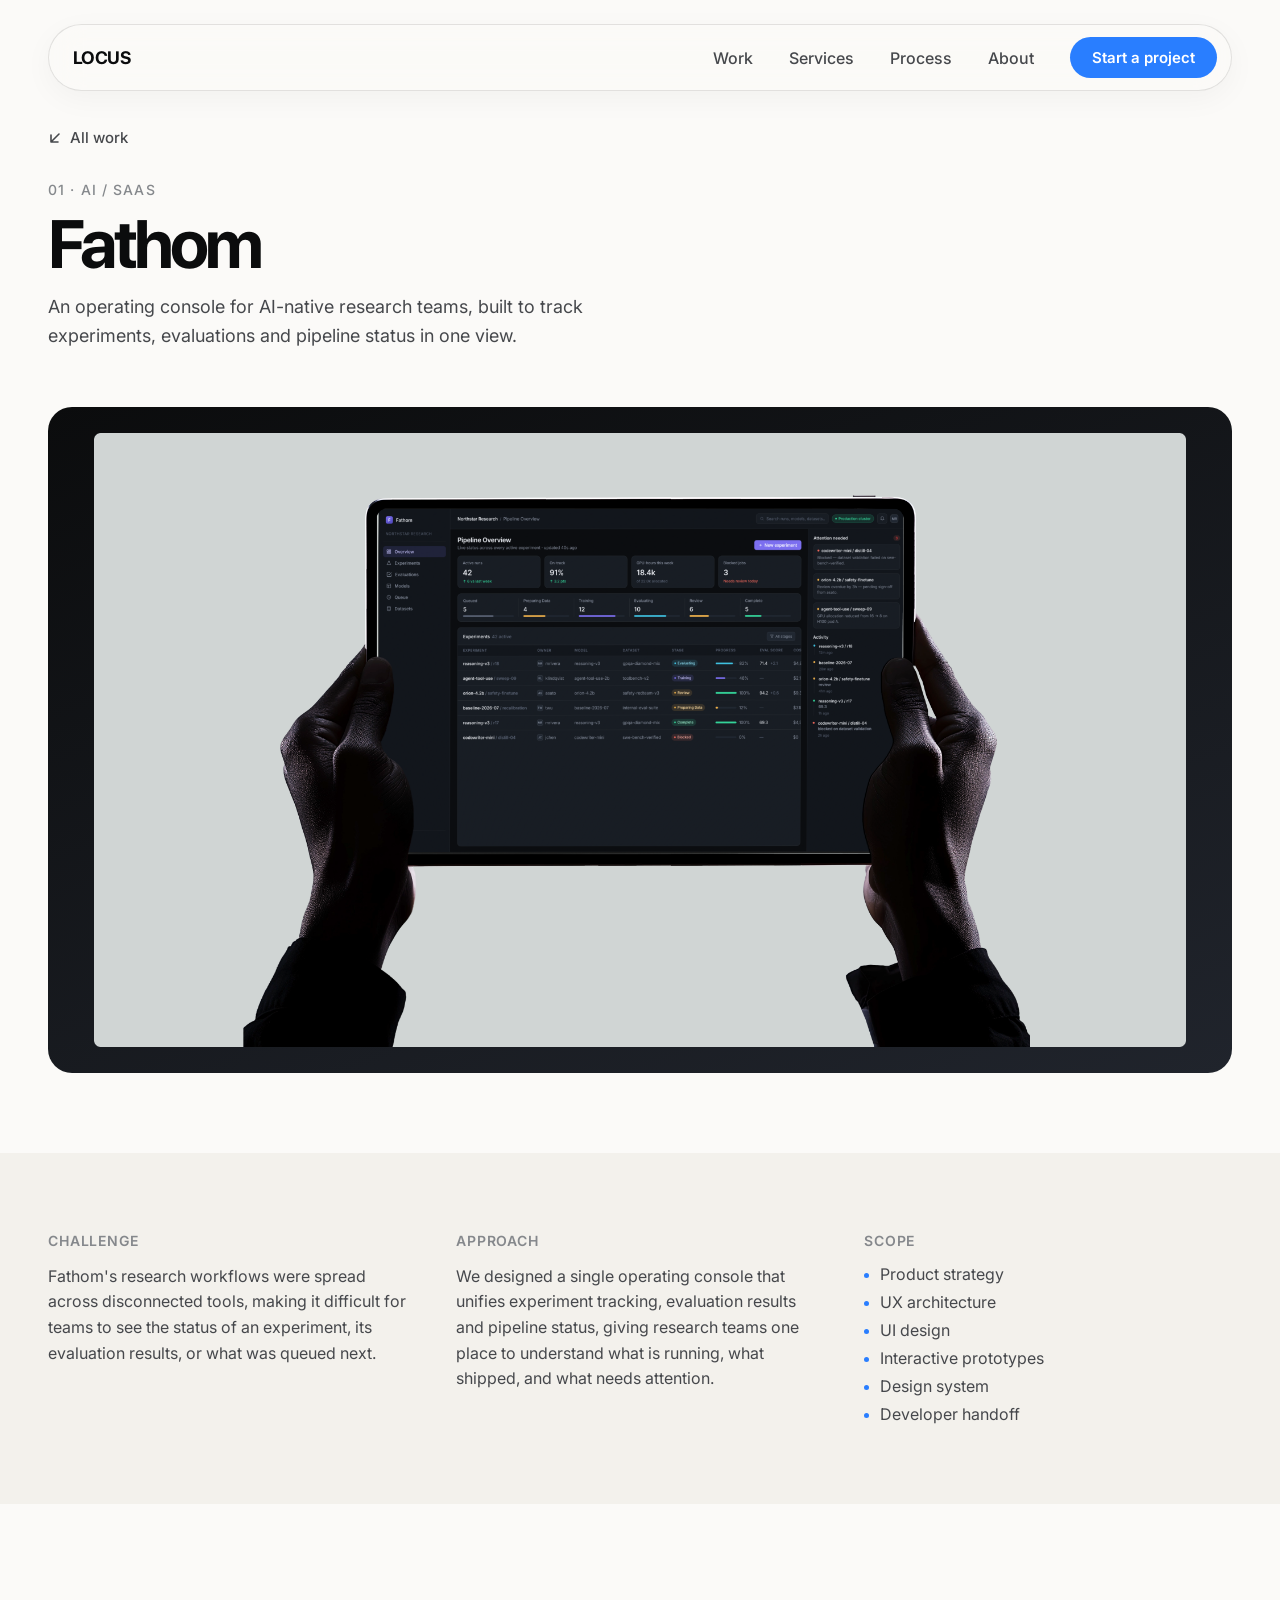
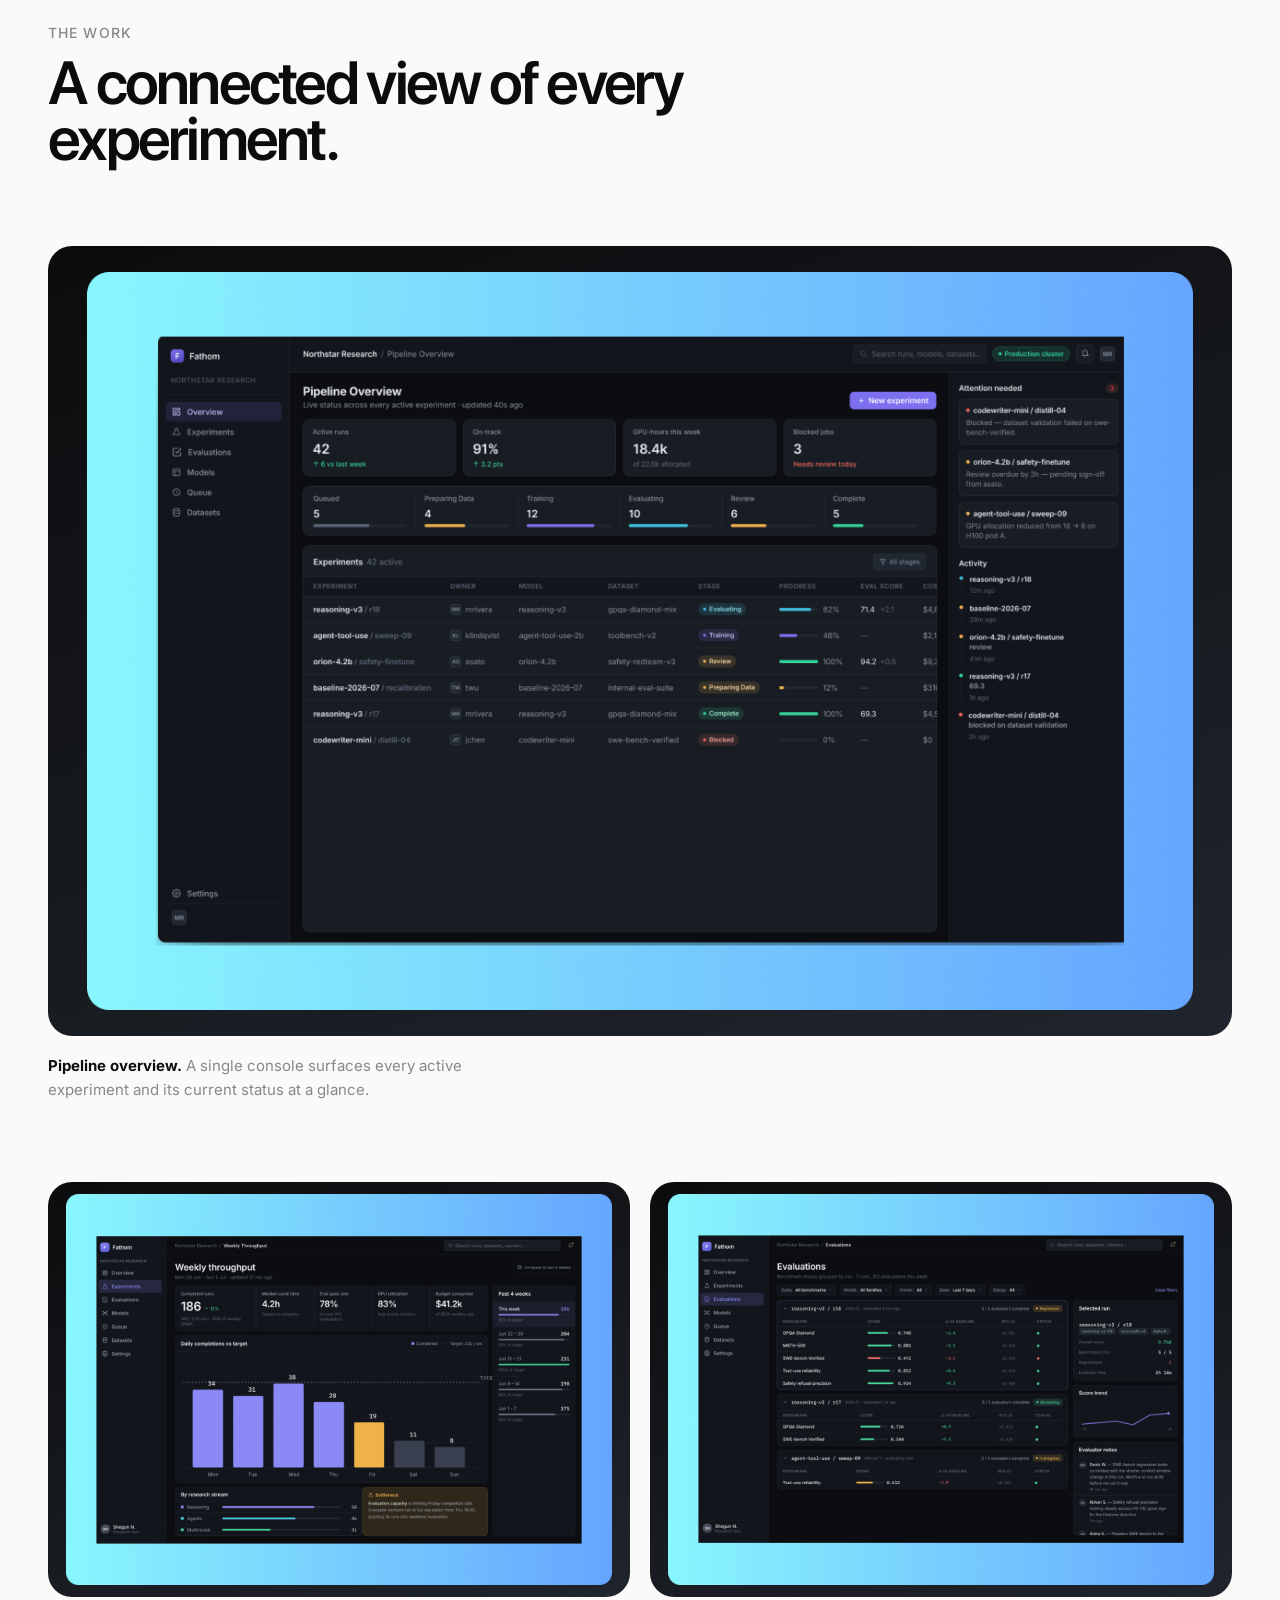
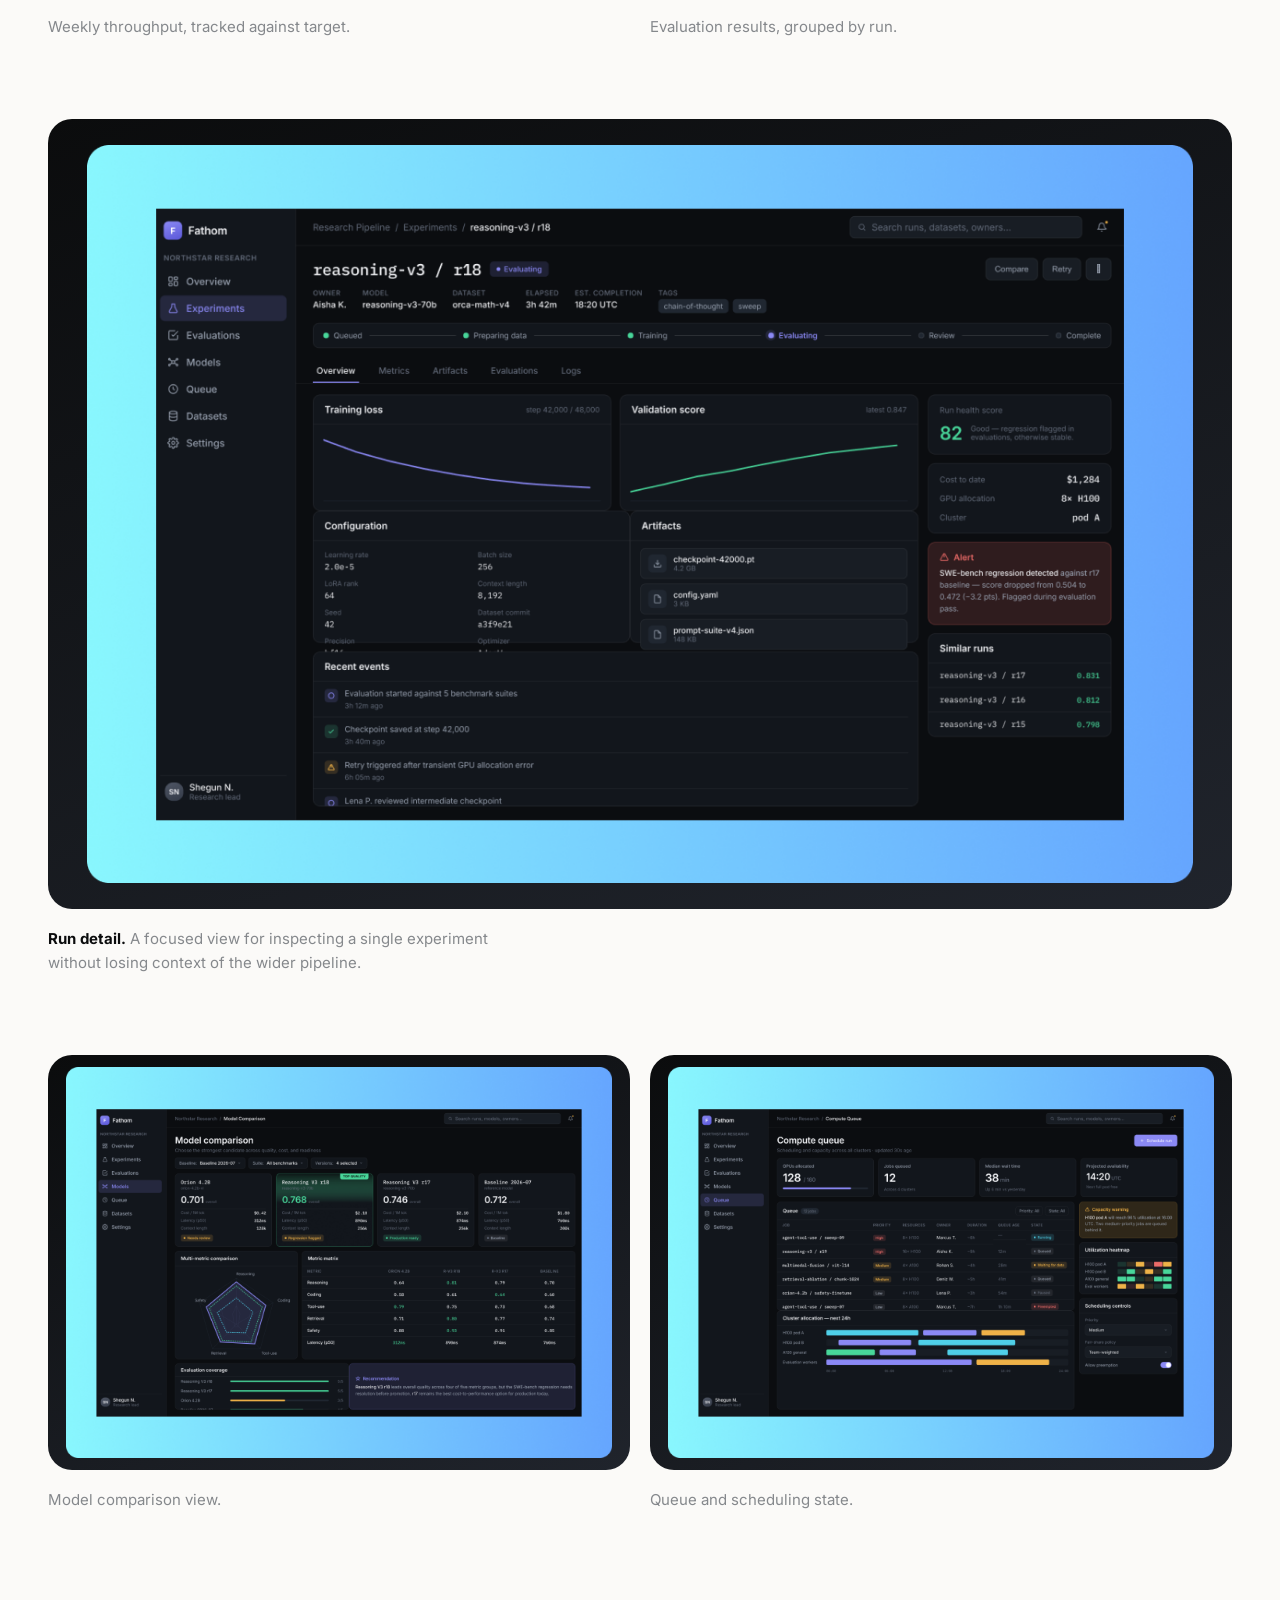
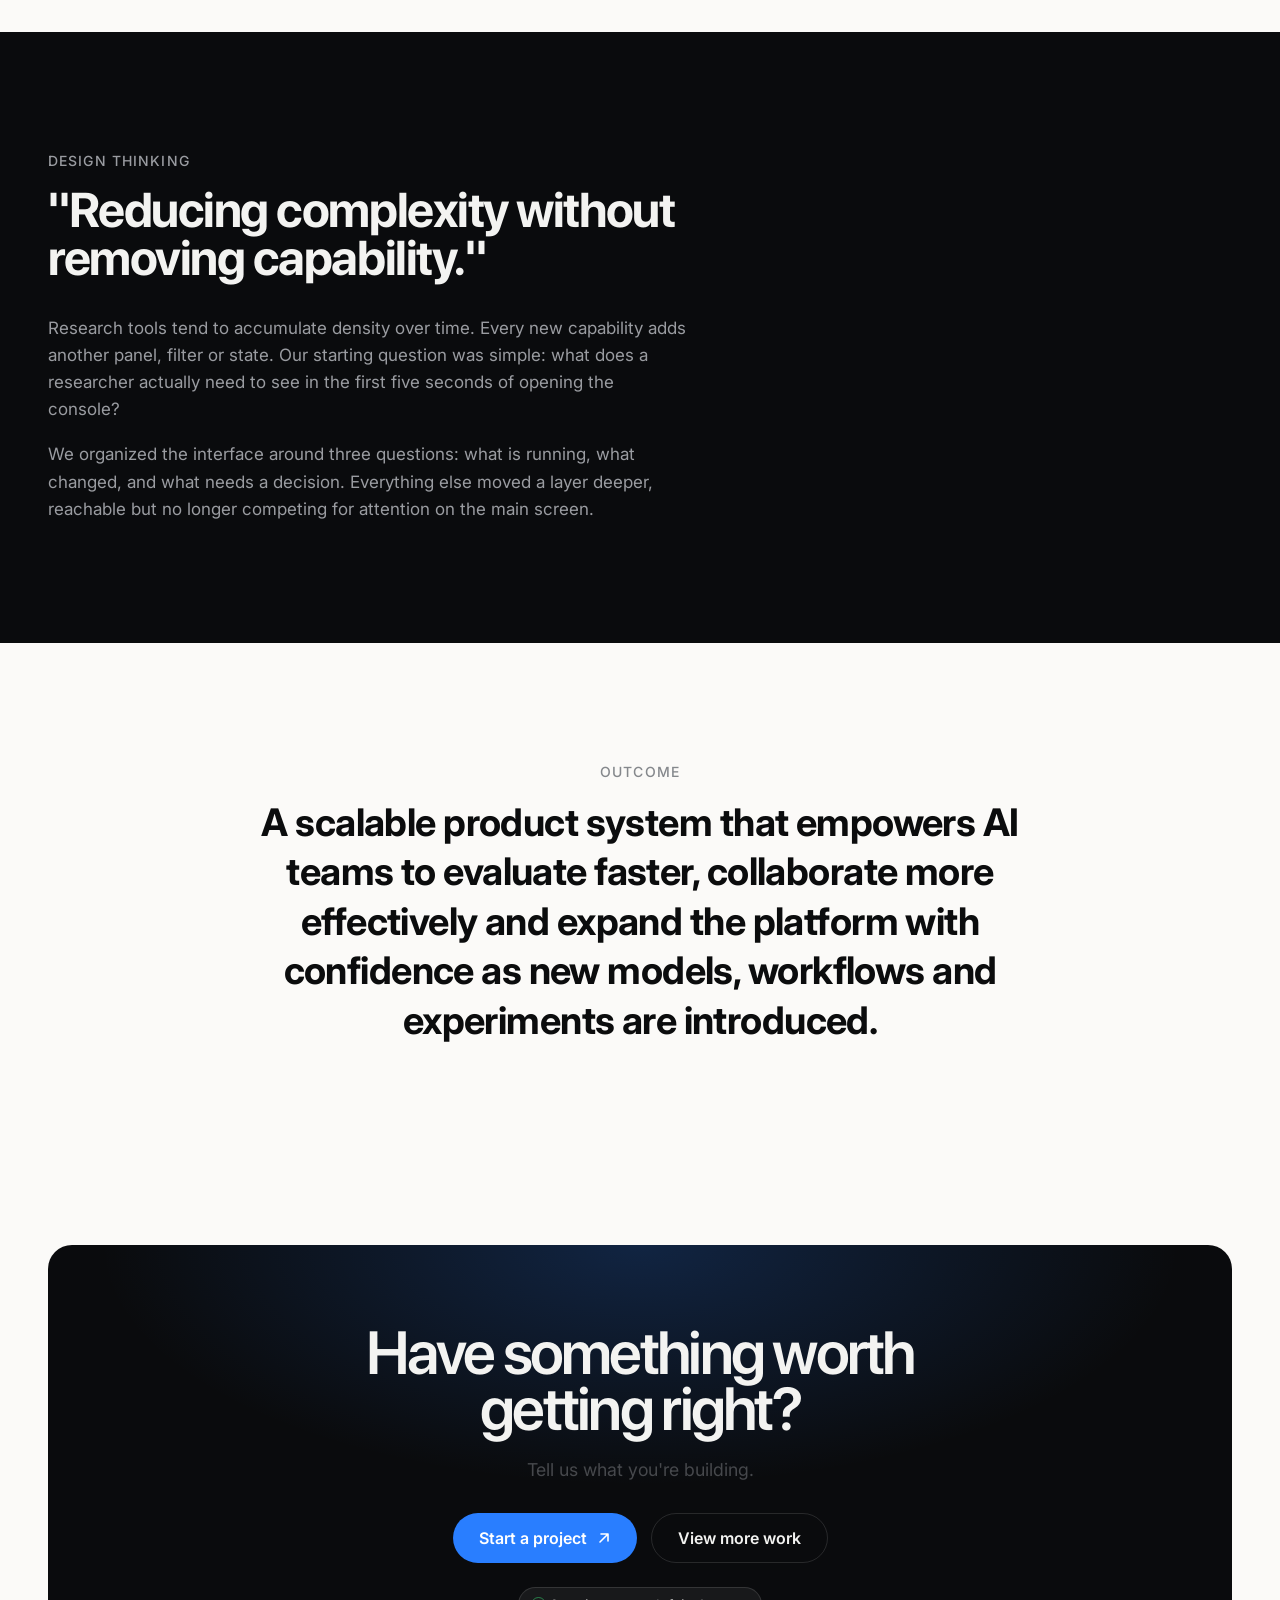
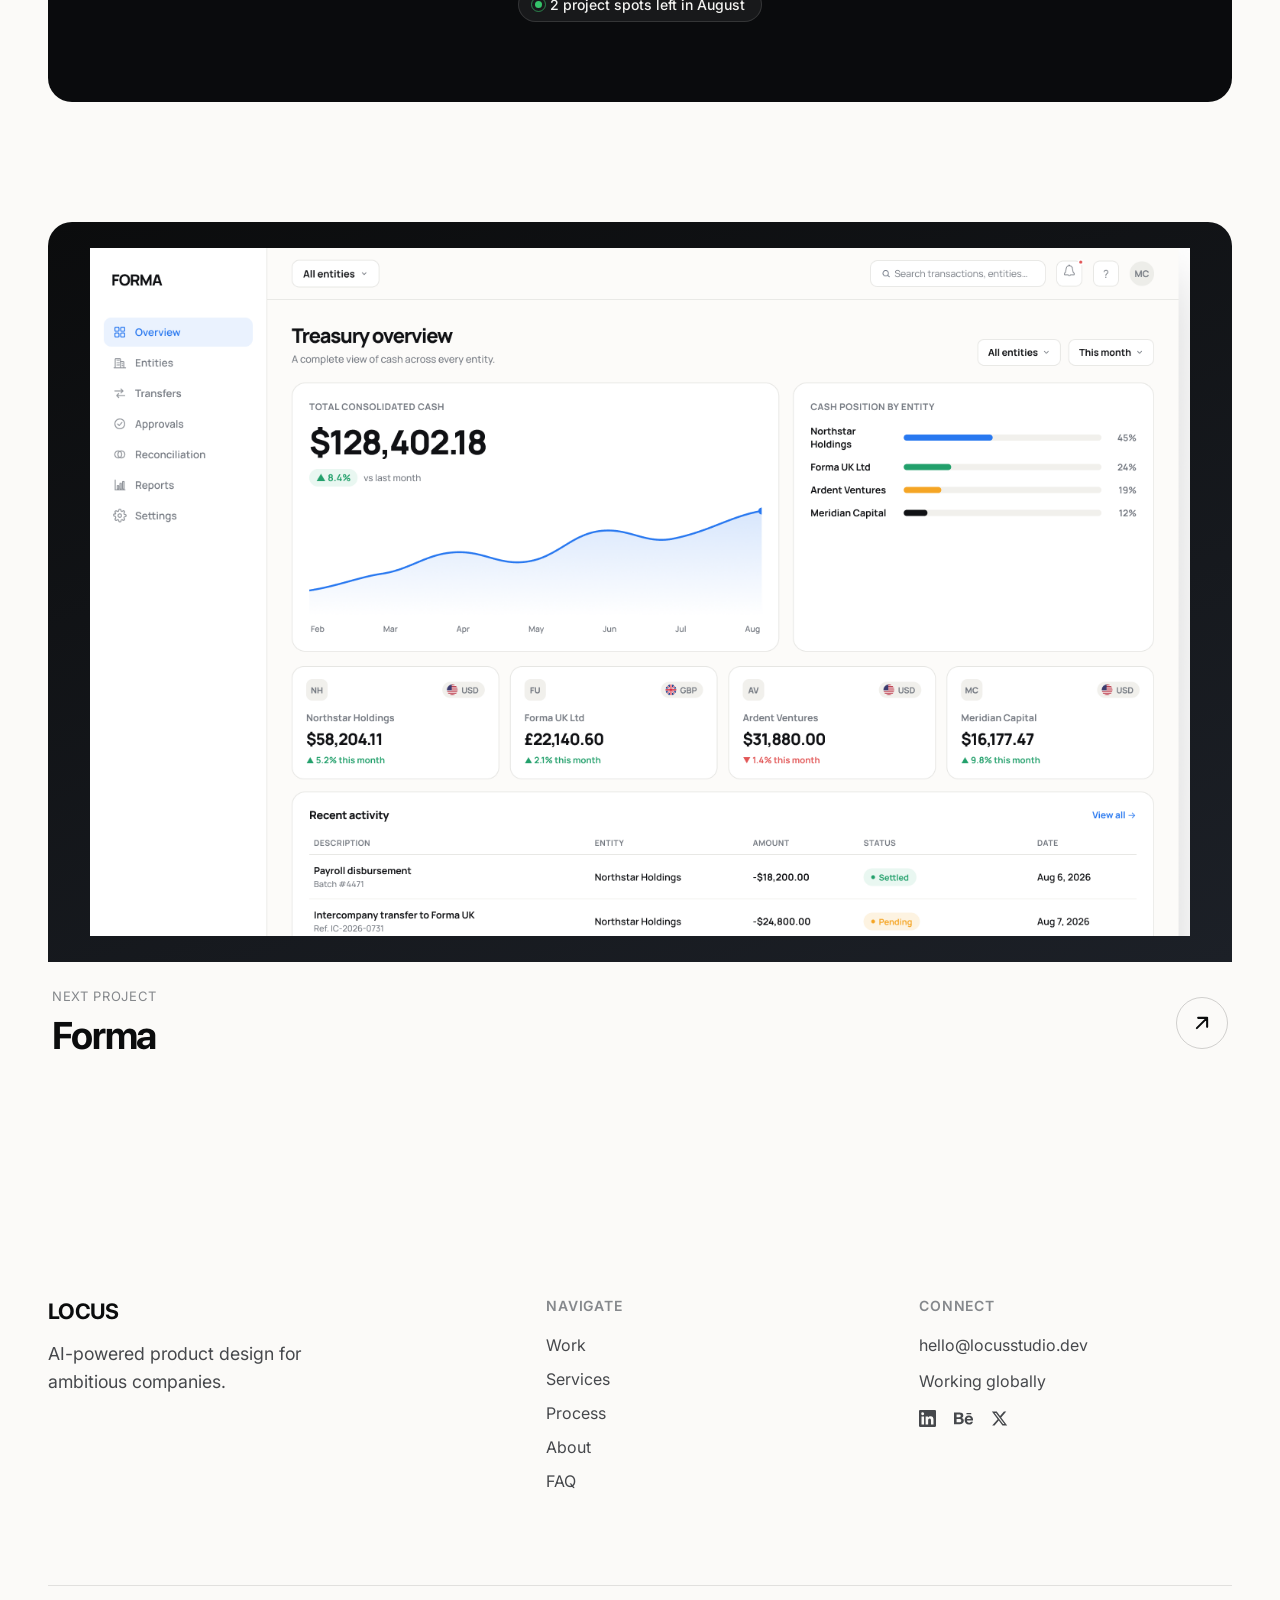
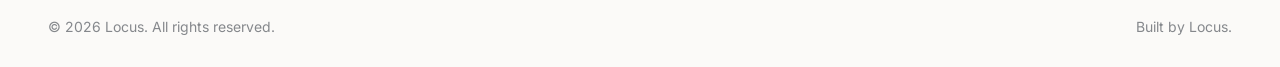
==== commit 795c89a4: "Add footer social icons and fix contact heading line break Replace the placeholder footer text links" ====
--- a/work-fathom.html
+++ b/work-fathom.html
@@ -186,10 +186,21 @@
         <a href="mailto:hello@locusstudio.dev">hello@locusstudio.dev</a>
         <p>Working globally</p>
         <div class="footer-social">
-          <a href="#" data-placeholder="true">LinkedIn</a>
-          <a href="#" data-placeholder="true">Instagram</a>
-          <a href="#" data-placeholder="true">Behance</a>
-          <a href="#" data-placeholder="true">X</a>
+          <a href="https://www.linkedin.com/company/locusstudios/" target="_blank" rel="noopener noreferrer" aria-label="Locus on LinkedIn">
+            <svg viewBox="0 0 24 24" aria-hidden="true" focusable="false"><path d="M20.45 20.45h-3.55v-5.57c0-1.33-.03-3.04-1.85-3.04-1.86 0-2.14 1.44-2.14 2.94v5.67H9.35V9h3.42v1.56h.05c.47-.9 1.63-1.85 3.37-1.85 3.6 0 4.27 2.37 4.27 5.46v6.28zM5.34 7.43a2.07 2.07 0 1 1 0-4.13 2.07 2.07 0 0 1 0 4.13zm1.78 13.02H3.55V9h3.57v11.45zM22.22 0H1.77C.79 0 0 .77 0 1.73v20.54C0 23.23.79 24 1.77 24h20.45c.98 0 1.78-.77 1.78-1.73V1.73C24 .77 23.2 0 22.22 0z"/></svg>
+          </a>
+          <!-- Instagram — hidden until we have the real profile URL. To enable:
+               add href="https://www.instagram.com/…" and drop the hidden attribute.
+               No href while hidden, so it is never a dead link. -->
+          <a hidden data-social="instagram" target="_blank" rel="noopener noreferrer" aria-label="Locus on Instagram">
+            <svg viewBox="0 0 448 512" aria-hidden="true" focusable="false"><path d="M224.1 141c-63.6 0-114.9 51.3-114.9 114.9s51.3 114.9 114.9 114.9S339 319.5 339 255.9 287.7 141 224.1 141zm0 189.6c-41.1 0-74.7-33.5-74.7-74.7s33.5-74.7 74.7-74.7 74.7 33.5 74.7 74.7-33.6 74.7-74.7 74.7zm146.4-194.3c0 14.9-12 26.8-26.8 26.8-14.9 0-26.8-12-26.8-26.8s12-26.8 26.8-26.8 26.8 12 26.8 26.8zm76.1 27.2c-1.7-35.9-9.9-67.7-36.2-93.9-26.2-26.2-58-34.4-93.9-36.2-37-2.1-147.9-2.1-184.9 0-35.8 1.7-67.6 9.9-93.9 36.1s-34.4 58-36.2 93.9c-2.1 37-2.1 147.9 0 184.9 1.7 35.9 9.9 67.7 36.2 93.9s58 34.4 93.9 36.2c37 2.1 147.9 2.1 184.9 0 35.9-1.7 67.7-9.9 93.9-36.2 26.2-26.2 34.4-58 36.2-93.9 2.1-37 2.1-147.8 0-184.8zM398.8 388c-7.8 19.6-22.9 34.7-42.6 42.6-29.5 11.7-99.5 9-132.1 9s-102.7 2.6-132.1-9c-19.6-7.8-34.7-22.9-42.6-42.6-11.7-29.5-9-99.5-9-132.1s-2.6-102.7 9-132.1c7.8-19.6 22.9-34.7 42.6-42.6 29.5-11.7 99.5-9 132.1-9s102.7-2.6 132.1 9c19.6 7.8 34.7 22.9 42.6 42.6 11.7 29.5 9 99.5 9 132.1s2.7 102.7-9 132.1z"/></svg>
+          </a>
+          <a href="https://www.behance.net/locusstudiodev" target="_blank" rel="noopener noreferrer" aria-label="Locus on Behance">
+            <svg viewBox="0 0 576 512" aria-hidden="true" focusable="false"><path d="M232 237.2c31.8-15.2 48.4-38.2 48.4-74 0-70.6-52.6-87.8-113.3-87.8H0v354.4h171.8c64.4 0 124.9-30.9 124.9-102.9 0-44.5-21.1-77.4-64.7-89.7zM77.9 135.9H151c28.1 0 53.4 7.9 53.4 40.5 0 30.1-19.7 42.2-47.5 42.2h-79v-82.7zm83.3 233.7H77.9V272h84.9c34.3 0 56 14.3 56 50.6 0 35.8-25.9 47-57.6 47zm358.5-240.7H376V94h143.7v34.9zM576 305.2c0-75.9-44.4-139.2-124.9-139.2-78.2 0-131.3 58.8-131.3 135.8 0 79.9 50.3 134.7 131.3 134.7 61.3 0 101-27.6 120.1-86.3H509c-6.7 21.9-34.3 33.5-55.7 33.5-41.3 0-63-24.2-63-65.3h185.1c.3-4.2.6-8.7.6-13.2zM390.4 274c2.3-33.7 24.7-54.8 58.5-54.8 35.4 0 53.2 20.8 56.2 54.8H390.4z"/></svg>
+          </a>
+          <a href="https://x.com/Locusstudios" target="_blank" rel="noopener noreferrer" aria-label="Locus on X">
+            <svg viewBox="0 0 24 24" aria-hidden="true" focusable="false"><path d="M18.244 2.25h3.308l-7.227 8.26 8.502 11.24H16.17l-5.214-6.817L4.99 21.75H1.68l7.73-8.835L1.254 2.25H8.08l4.713 6.231 5.45-6.231zm-1.161 17.52h1.833L7.084 4.126H5.117l11.966 15.644z"/></svg>
+          </a>
         </div>
       </div>
     </div>
--- a/assets/css/base.css
+++ b/assets/css/base.css
@@ -303,9 +303,21 @@
 .footer-col h4{font-family:var(--font-body);font-size:14px;color:var(--ink-faint);text-transform:uppercase;letter-spacing:.06em;margin-bottom:20px;}
 .footer-col a, .footer-col p{display:block;font-size:16px;margin-bottom:14px;color:var(--ink-soft);}
 .footer-col a:hover{color:var(--accent);}
-.footer-social{display:flex;gap:18px;margin-top:6px;}
-.footer-social a{font-size:14px;color:var(--ink-soft);}
-.footer-social a:hover{color:var(--accent);}
+/* social row — inline brand SVGs inheriting currentColor, so they pick up
+   the same --ink-soft -> --accent hover the text links used. Height is fixed
+   and width left auto: the X and LinkedIn marks are square while the Behance
+   mark is wider, and forcing them all square would squash it. */
+.footer-social{display:flex;align-items:center;gap:18px;margin-top:6px;}
+.footer-social a{
+  display:inline-flex;align-items:center;justify-content:center;height:20px;
+  color:var(--ink-soft);
+  transition:color var(--dur-sm) var(--ease), transform var(--dur-sm) var(--ease);
+}
+/* the display above is an author rule, so it would beat the UA stylesheet's
+   [hidden]{display:none} — pending items need this to actually stay hidden */
+.footer-social a[hidden]{display:none;}
+.footer-social a:hover{color:var(--accent);transform:translateY(-1px);}
+.footer-social svg{display:block;height:17px;width:auto;fill:currentColor;}
 .footer-bottom{
   display:flex;justify-content:space-between;align-items:center;padding-top:var(--space-4);
   border-top:1px solid var(--border);font-size:14px;color:var(--ink-faint);
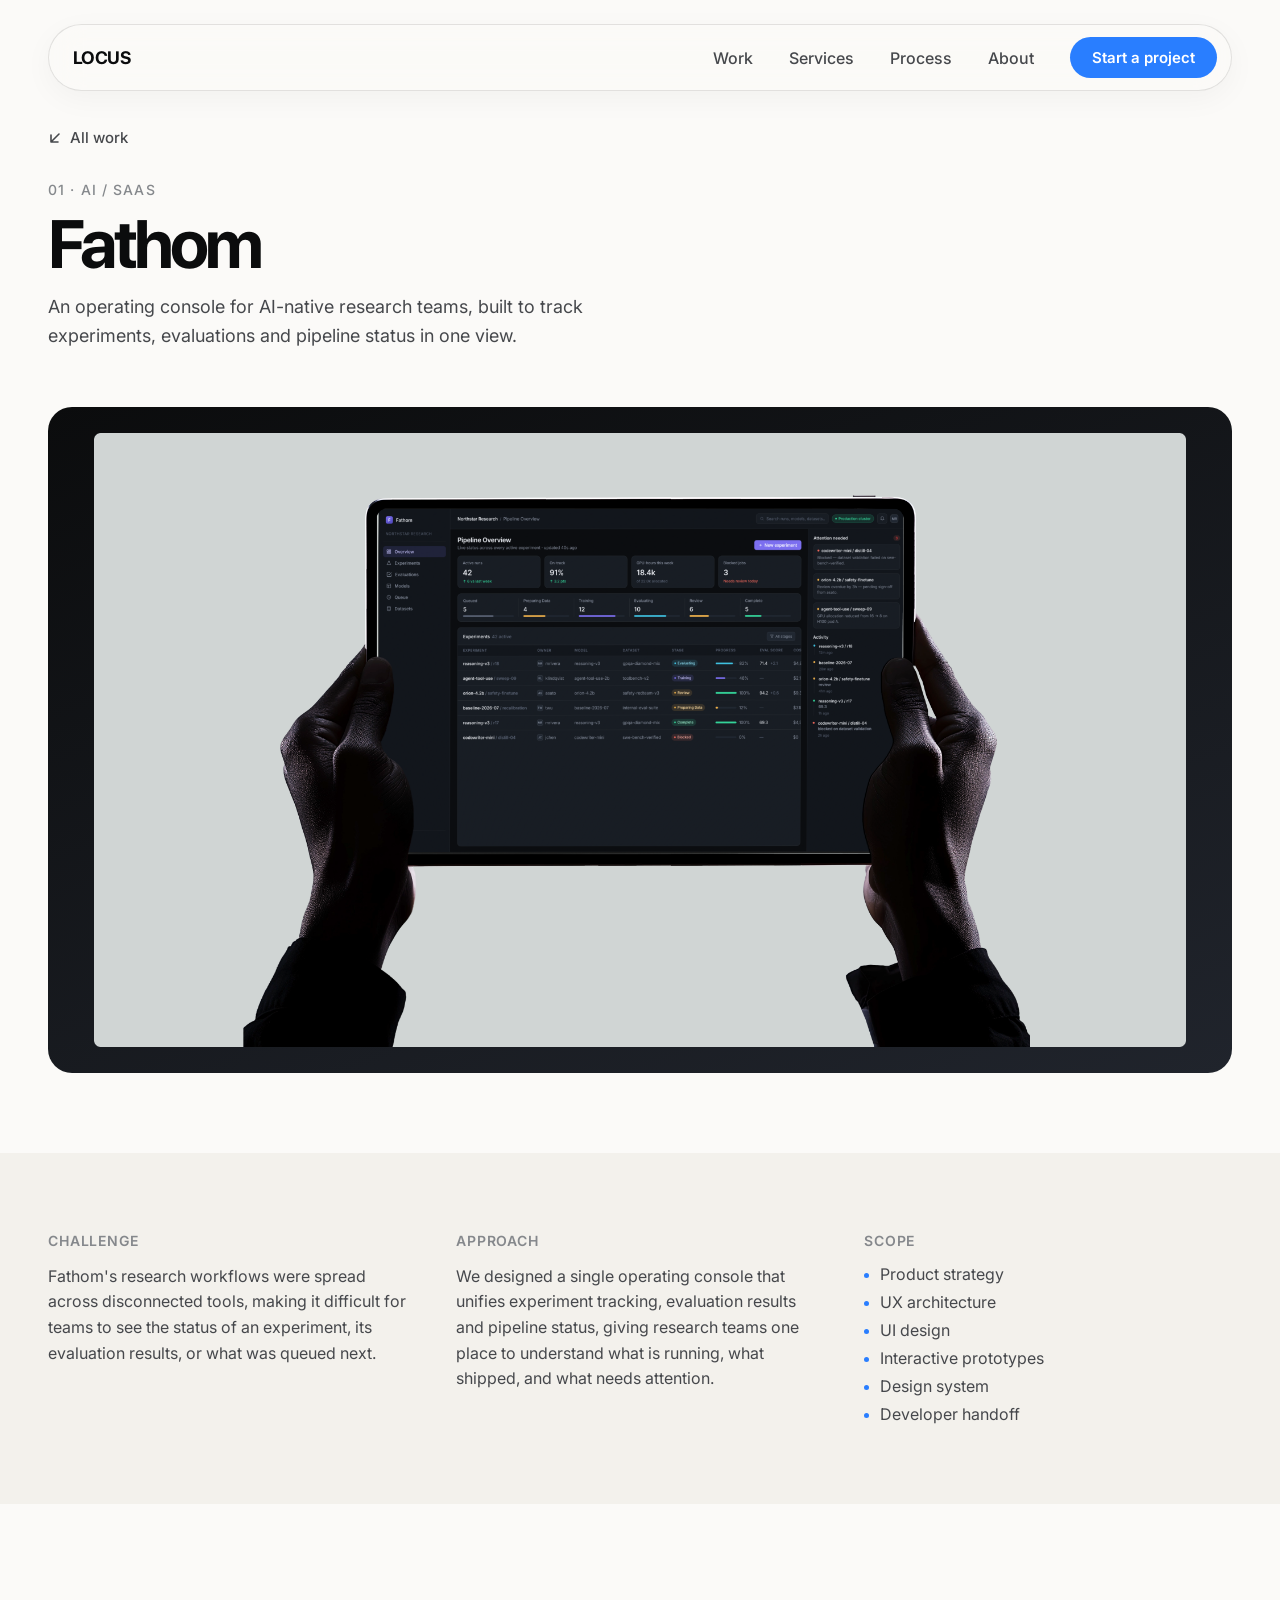
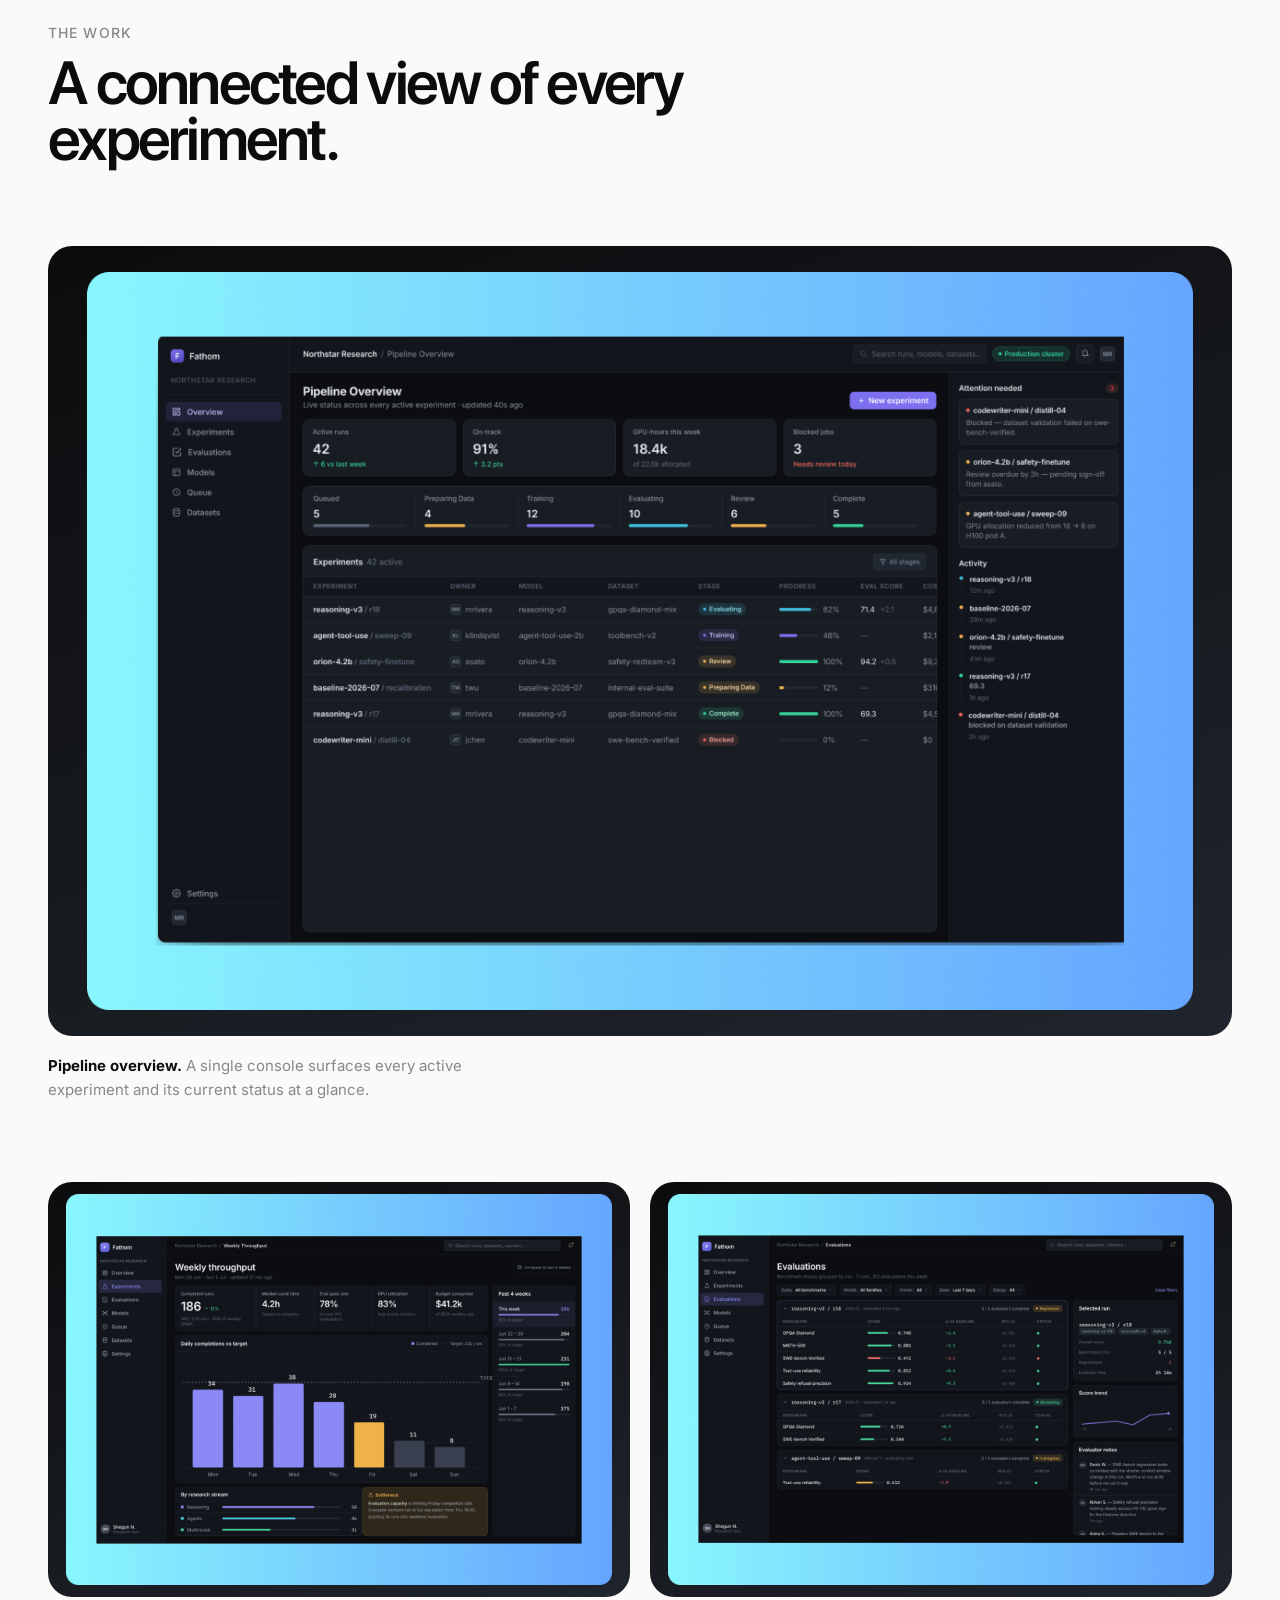
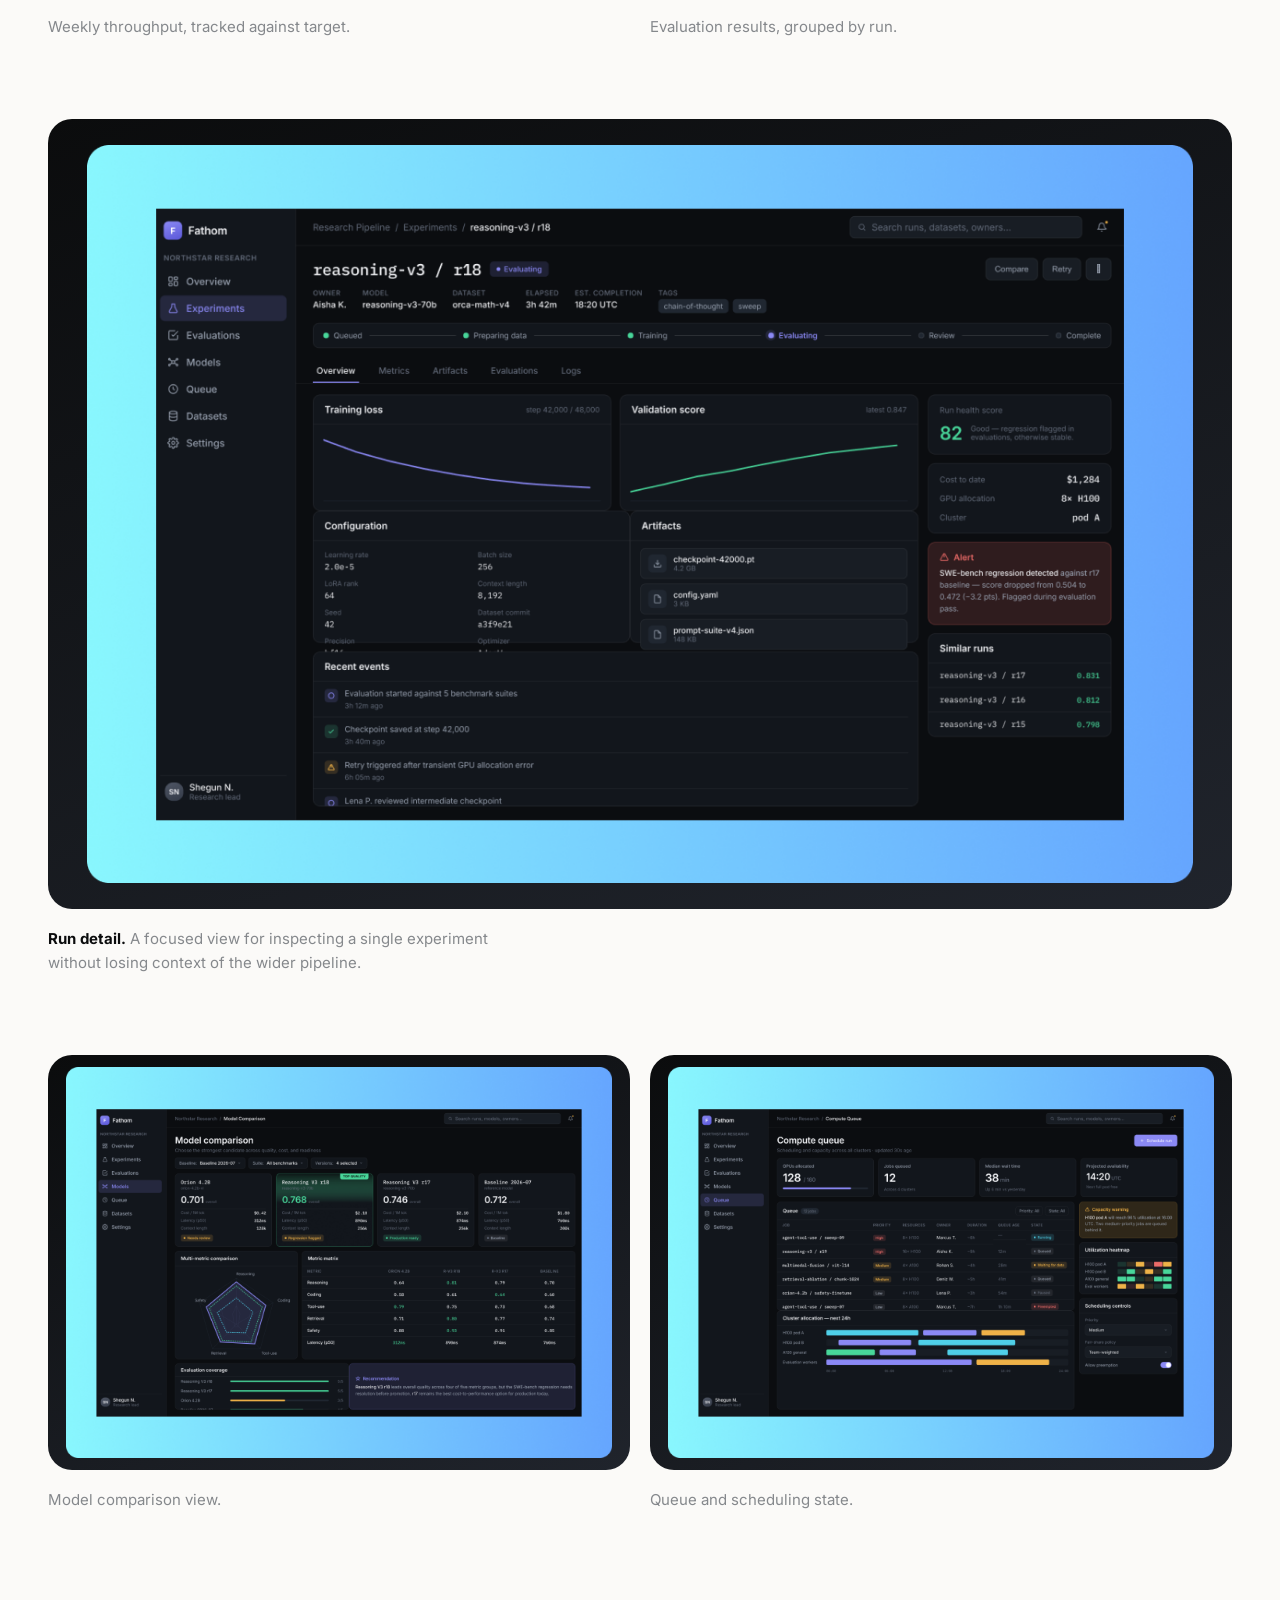
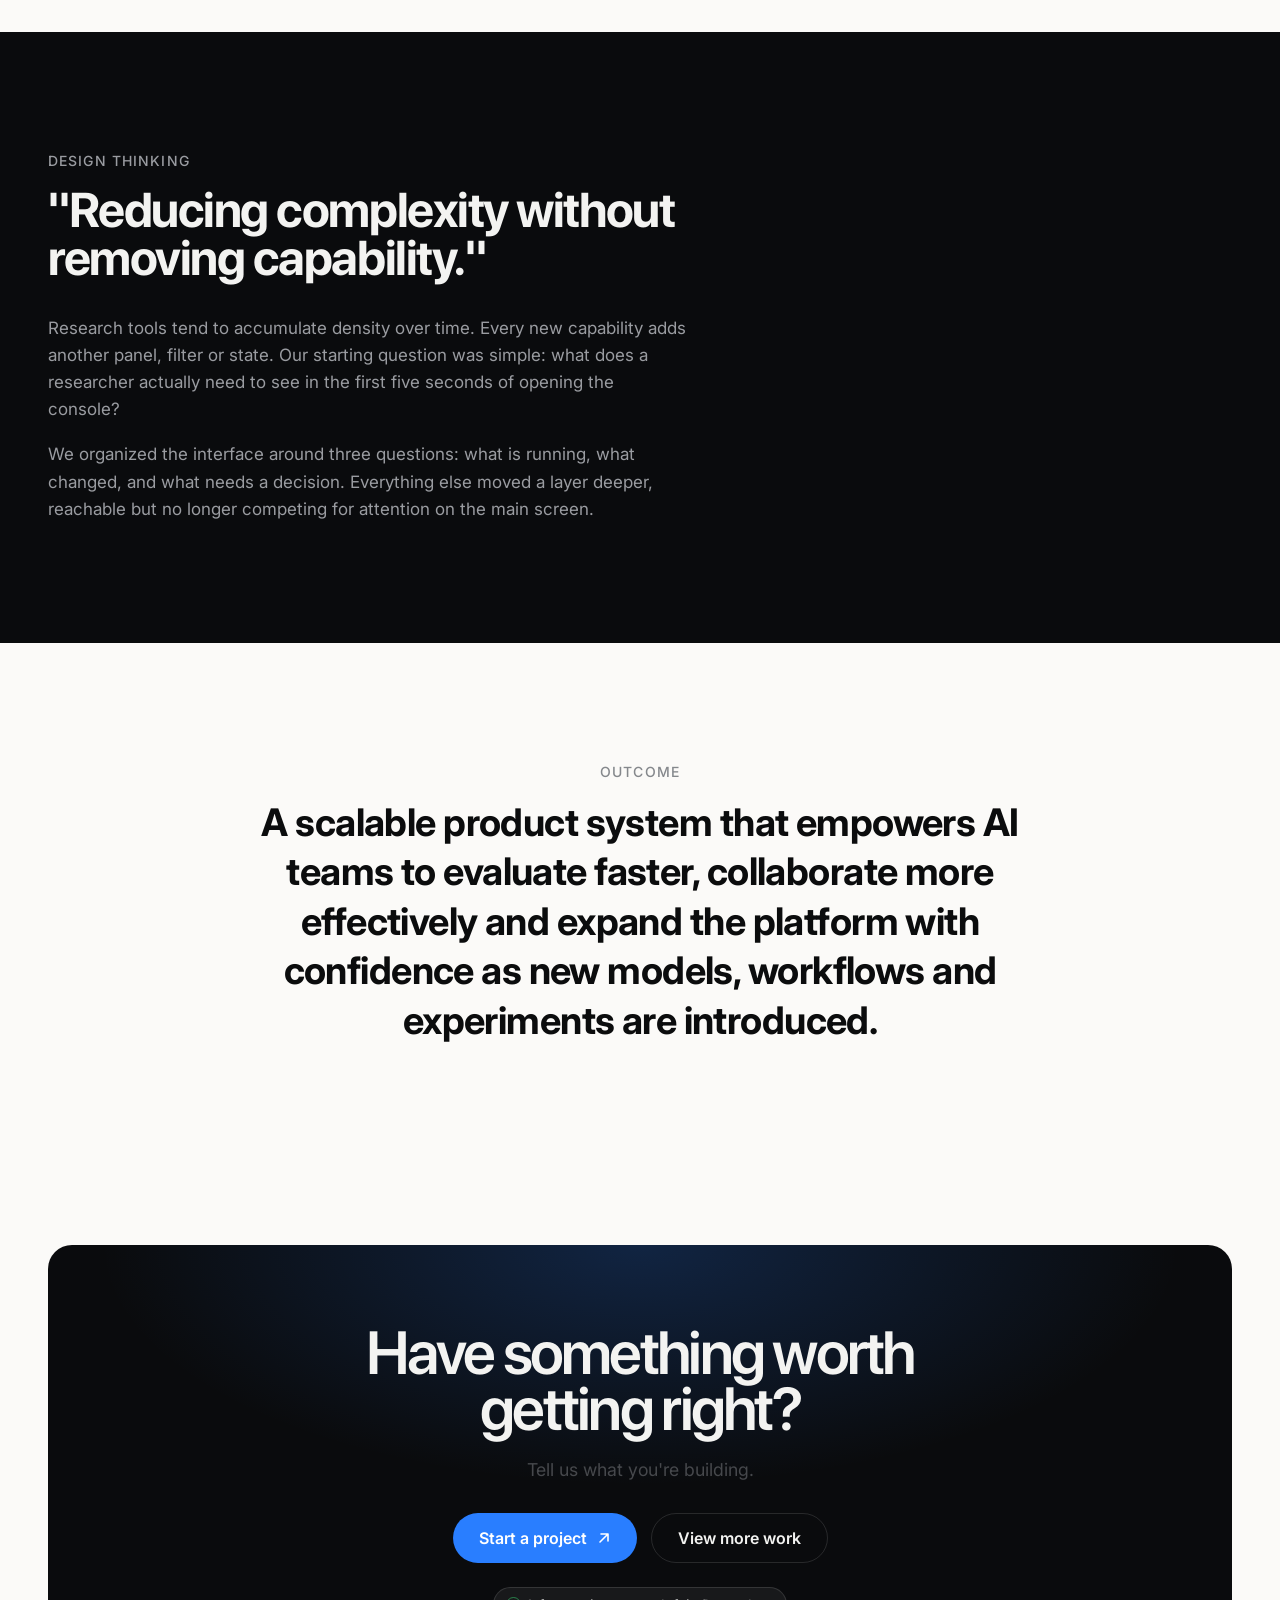
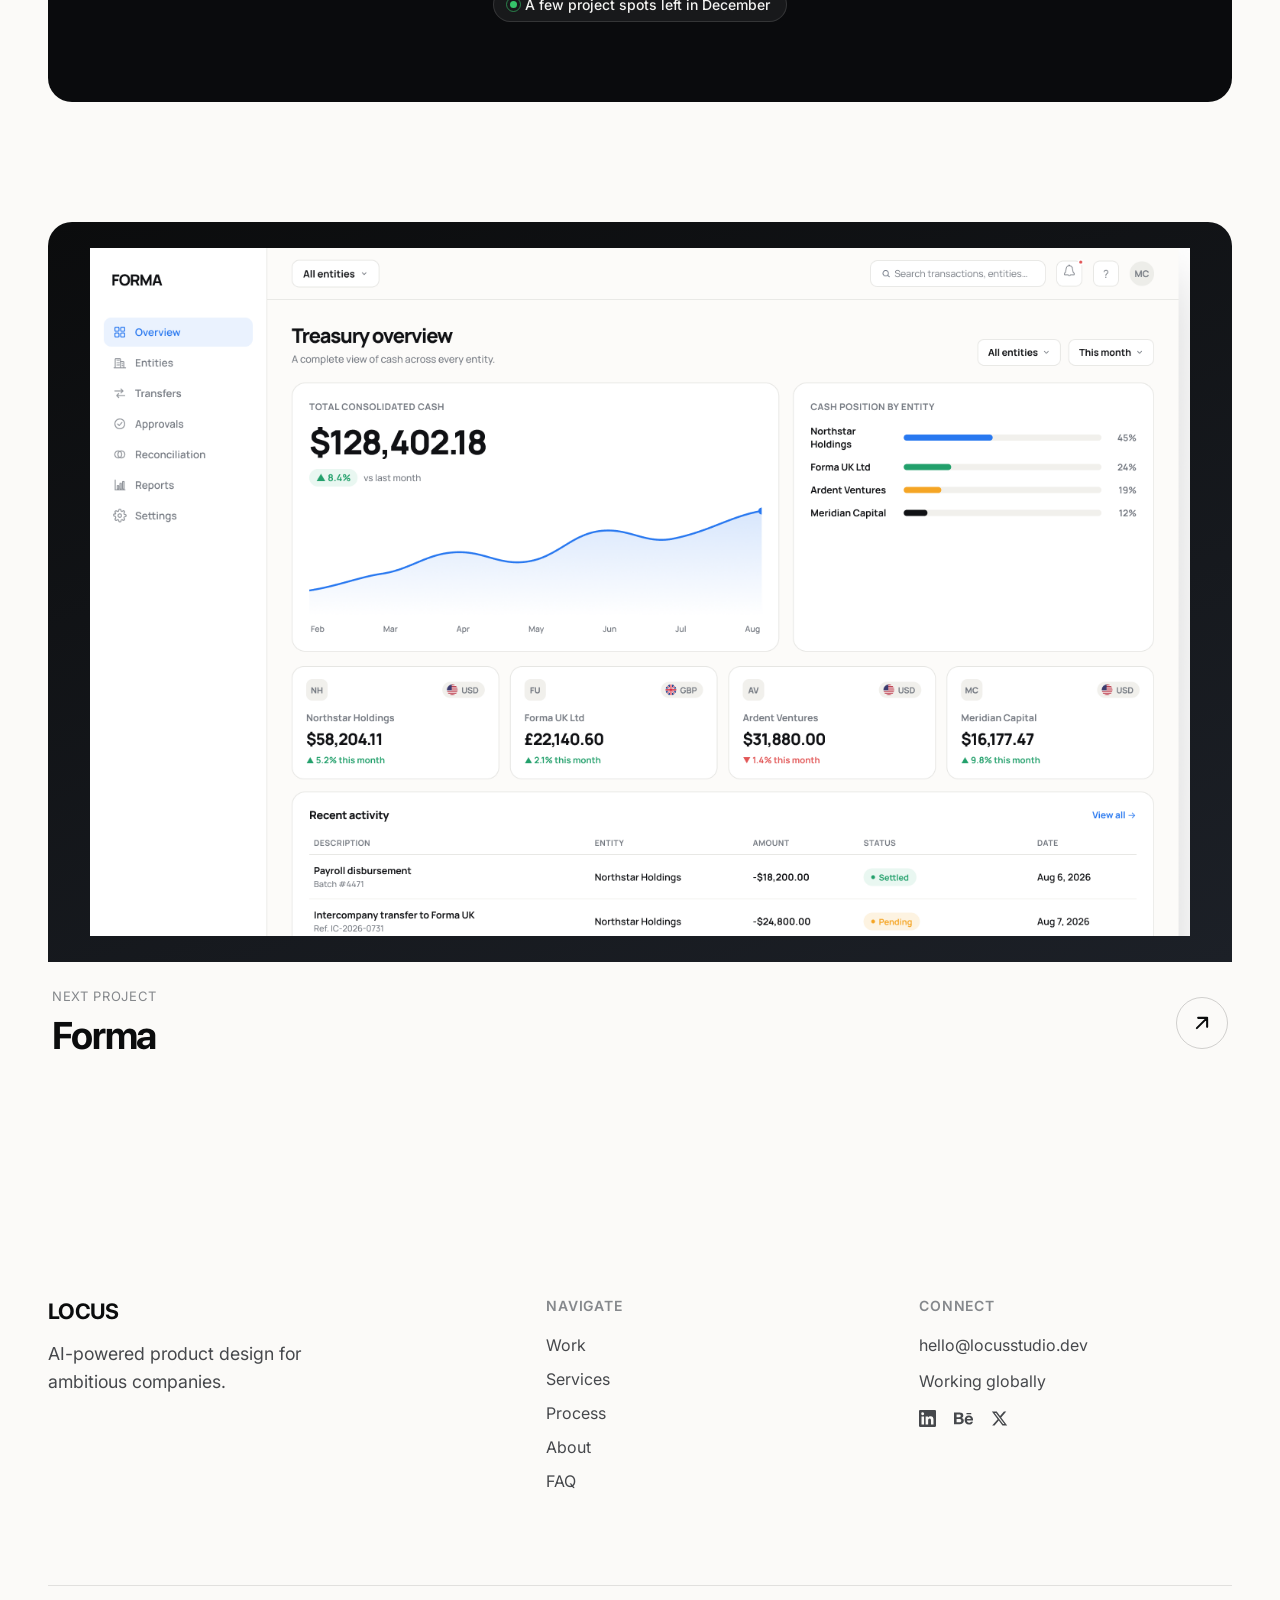
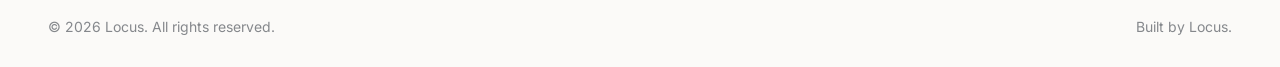
==== commit d90d55cd: "Sync availability pill across case studies The case study pages carried a hardcoded "2 project spots" ====
--- a/work-fathom.html
+++ b/work-fathom.html
@@ -5,33 +5,50 @@
 <meta name="viewport" content="width=device-width, initial-scale=1.0">
 <title>Fathom | Locus</title>
 <meta name="description" content="An operating console for AI-native research teams, built to track experiments, evaluations and pipeline status in one view.">
+<link rel="icon" type="image/png" href="/assets/images/Favicon/Favicon.png">
 <link rel="preconnect" href="https://fonts.googleapis.com">
 <link rel="preconnect" href="https://fonts.gstatic.com" crossorigin>
 <link href="https://fonts.googleapis.com/css2?family=Inter:opsz,wght@14..32,400;14..32,500;14..32,600;14..32,700;14..32,800&display=swap" rel="stylesheet">
 <link rel="stylesheet" href="assets/css/base.css">
 <link rel="stylesheet" href="assets/css/case-study.css">
+<!-- Google tag (gtag.js) - Google Ads -->
+<script async src="https://www.googletagmanager.com/gtag/js?id=AW-18392097021"></script>
+<script>
+  window.dataLayer = window.dataLayer || [];
+  function gtag(){dataLayer.push(arguments);}
+  gtag('js', new Date());
+
+  gtag('config', 'AW-18392097021');
+</script>
 </head>
 <body data-reveal-threshold="0.12">
+  <!-- Vercel Speed Insights -->
+<script>
+  window.si = window.si || function () {
+    (window.siq = window.siq || []).push(arguments);
+  };
+</script>
+<script defer src="/_vercel/speed-insights/script.js"></script>
 
 <div class="nav-wrap">
   <nav class="nav-shell">
-    <a href="index.html" class="nav-logo">LOCUS</a>
+    <a href="/" class="nav-logo">LOCUS</a>
     <div class="nav-links">
-      <a class="nav-link" href="index.html#work">Work</a>
-      <a class="nav-link" href="index.html#services">Services</a>
-      <a class="nav-link" href="index.html#process">Process</a>
-      <a class="nav-link" href="index.html#why">About</a>
-      <a class="btn btn-primary nav-cta" href="index.html#contact">Start a project</a>
+      <a class="nav-link" href="/#work">Work</a>
+      <a class="nav-link" href="/#services">Services</a>
+      <a class="nav-link" href="/#process">Process</a>
+      <a class="nav-link" href="/#why">About</a>
+      <a class="btn btn-primary nav-cta" href="/#contact">Start a project</a>
       <button class="nav-mobile-toggle" id="navToggle" type="button" aria-label="Open menu" aria-expanded="false" aria-controls="navMobileMenu">
         <span></span><span></span><span></span>
       </button>
     </div>
   </nav>
   <div class="nav-mobile-menu" id="navMobileMenu">
-    <a class="nav-mobile-link" href="index.html#work">Work</a>
-    <a class="nav-mobile-link" href="index.html#services">Services</a>
-    <a class="nav-mobile-link" href="index.html#process">Process</a>
-    <a class="nav-mobile-link" href="index.html#why">About</a>
+    <a class="nav-mobile-link" href="/#work">Work</a>
+    <a class="nav-mobile-link" href="/#services">Services</a>
+    <a class="nav-mobile-link" href="/#process">Process</a>
+    <a class="nav-mobile-link" href="/#why">About</a>
   </div>
 </div>
 
@@ -39,7 +56,7 @@
 
 <section class="case-topbar">
   <div class="container">
-    <a href="index.html#work" class="back-link reveal">
+    <a href="/#work" class="back-link reveal">
       <svg width="14" height="14" viewBox="0 0 14 14" fill="none"><path d="M11 3L3 11M3 11H10M3 11V4" stroke="currentColor" stroke-width="1.6" stroke-linecap="round" stroke-linejoin="round"/></svg>
       All work
     </a>
@@ -131,14 +148,14 @@
       <h2 class="h2">Have something worth<br>getting right?</h2>
       <p>Tell us what you're building.</p>
       <div class="case-cta-ctas">
-        <a href="index.html#contact" class="btn btn-primary">Start a project
+        <a href="/#contact" class="btn btn-primary">Start a project
           <svg width="14" height="14" viewBox="0 0 14 14" fill="none"><path d="M3 11L11 3M11 3H4M11 3V10" stroke="currentColor" stroke-width="1.6" stroke-linecap="round" stroke-linejoin="round"/></svg>
         </a>
-        <a href="index.html#work" class="btn btn-secondary-dark">View more work</a>
+        <a href="/#work" class="btn btn-secondary-dark">View more work</a>
       </div>
       <div class="case-availability">
         <span class="pulse-dot"></span>
-        <span>2 project spots left in August</span>
+        <span data-availability-text>A few project spots left</span>
       </div>
     </div>
   </div>
@@ -147,7 +164,7 @@
 <!-- ============ 06 NEXT PROJECT ============ -->
 <section class="case-next">
   <div class="container">
-    <a href="work-forma.html" class="case-next-link is-static reveal">
+    <a href="/forma" class="case-next-link is-static reveal">
       <div class="case-next-visual media-frame thumb-fintech" style="--media-ratio:8/5;">
         <div class="thumb-inner" style="width:100%;height:100%;">
           <img class="case-media" src="assets/images/Forma/Consolidated%20balance%20view.png" alt="Forma consolidated treasury overview" loading="lazy" decoding="async">
@@ -175,11 +192,11 @@
       </div>
       <div class="footer-col">
         <h4>Navigate</h4>
-        <a href="index.html#work">Work</a>
-        <a href="index.html#services">Services</a>
-        <a href="index.html#process">Process</a>
-        <a href="index.html#why">About</a>
-        <a href="index.html#faq">FAQ</a>
+        <a href="/#work">Work</a>
+        <a href="/#services">Services</a>
+        <a href="/#process">Process</a>
+        <a href="/#why">About</a>
+        <a href="/#faq">FAQ</a>
       </div>
       <div class="footer-col">
         <h4>Connect</h4>
--- a/assets/css/base.css
+++ b/assets/css/base.css
@@ -326,3 +326,52 @@
   .footer-top{grid-template-columns:1fr;gap:36px;}
   .footer-bottom{flex-direction:column;gap:10px;align-items:flex-start;}
 }
+
+/* ============================================================
+   CONTENT PROTECTION
+   Paired with the contentProtection block in common.js. Kept in
+   its own section, touching nothing above, so the whole feature
+   can be lifted out by deleting this block and that one.
+
+   Selection is off page-wide and opted back IN for form controls
+   — the contact form has to stay usable, so anything a visitor
+   types stays selectable, copyable and pasteable.
+   ============================================================ */
+body{
+  -webkit-user-select:none;
+  user-select:none;
+  -webkit-touch-callout:none;
+}
+input, textarea, select, option, [contenteditable="true"]{
+  -webkit-user-select:text;
+  user-select:text;
+}
+img, svg, canvas{-webkit-user-drag:none;}
+
+/* toast — dark pill above the bottom edge. pointer-events:none is load
+   bearing: it can never intercept a click, scroll or tap meant for the
+   page underneath. z-index clears the nav (100) and enquiry modal (200). */
+.protect-toast{
+  position:fixed;left:50%;bottom:28px;z-index:300;
+  max-width:min(92vw, 420px);
+  padding:11px 18px;
+  background:var(--dark-bg);color:var(--dark-text);
+  border:1px solid var(--dark-border);
+  border-radius:var(--radius-pill);
+  font-family:var(--font-body);
+  font-size:14px;font-weight:500;line-height:1.45;text-align:center;
+  box-shadow:0 14px 38px rgba(11,12,13,0.32);
+  opacity:0;pointer-events:none;
+  transform:translateX(-50%) translateY(8px);
+  transition:opacity var(--dur-sm) var(--ease), transform var(--dur-sm) var(--ease);
+}
+.protect-toast.is-visible{opacity:1;transform:translateX(-50%) translateY(0);}
+@media (max-width:480px){
+  .protect-toast{
+    left:14px;right:14px;bottom:20px;
+    max-width:none;
+    padding:12px 14px;
+    transform:translateY(8px);
+  }
+  .protect-toast.is-visible{transform:translateY(0);}
+}
